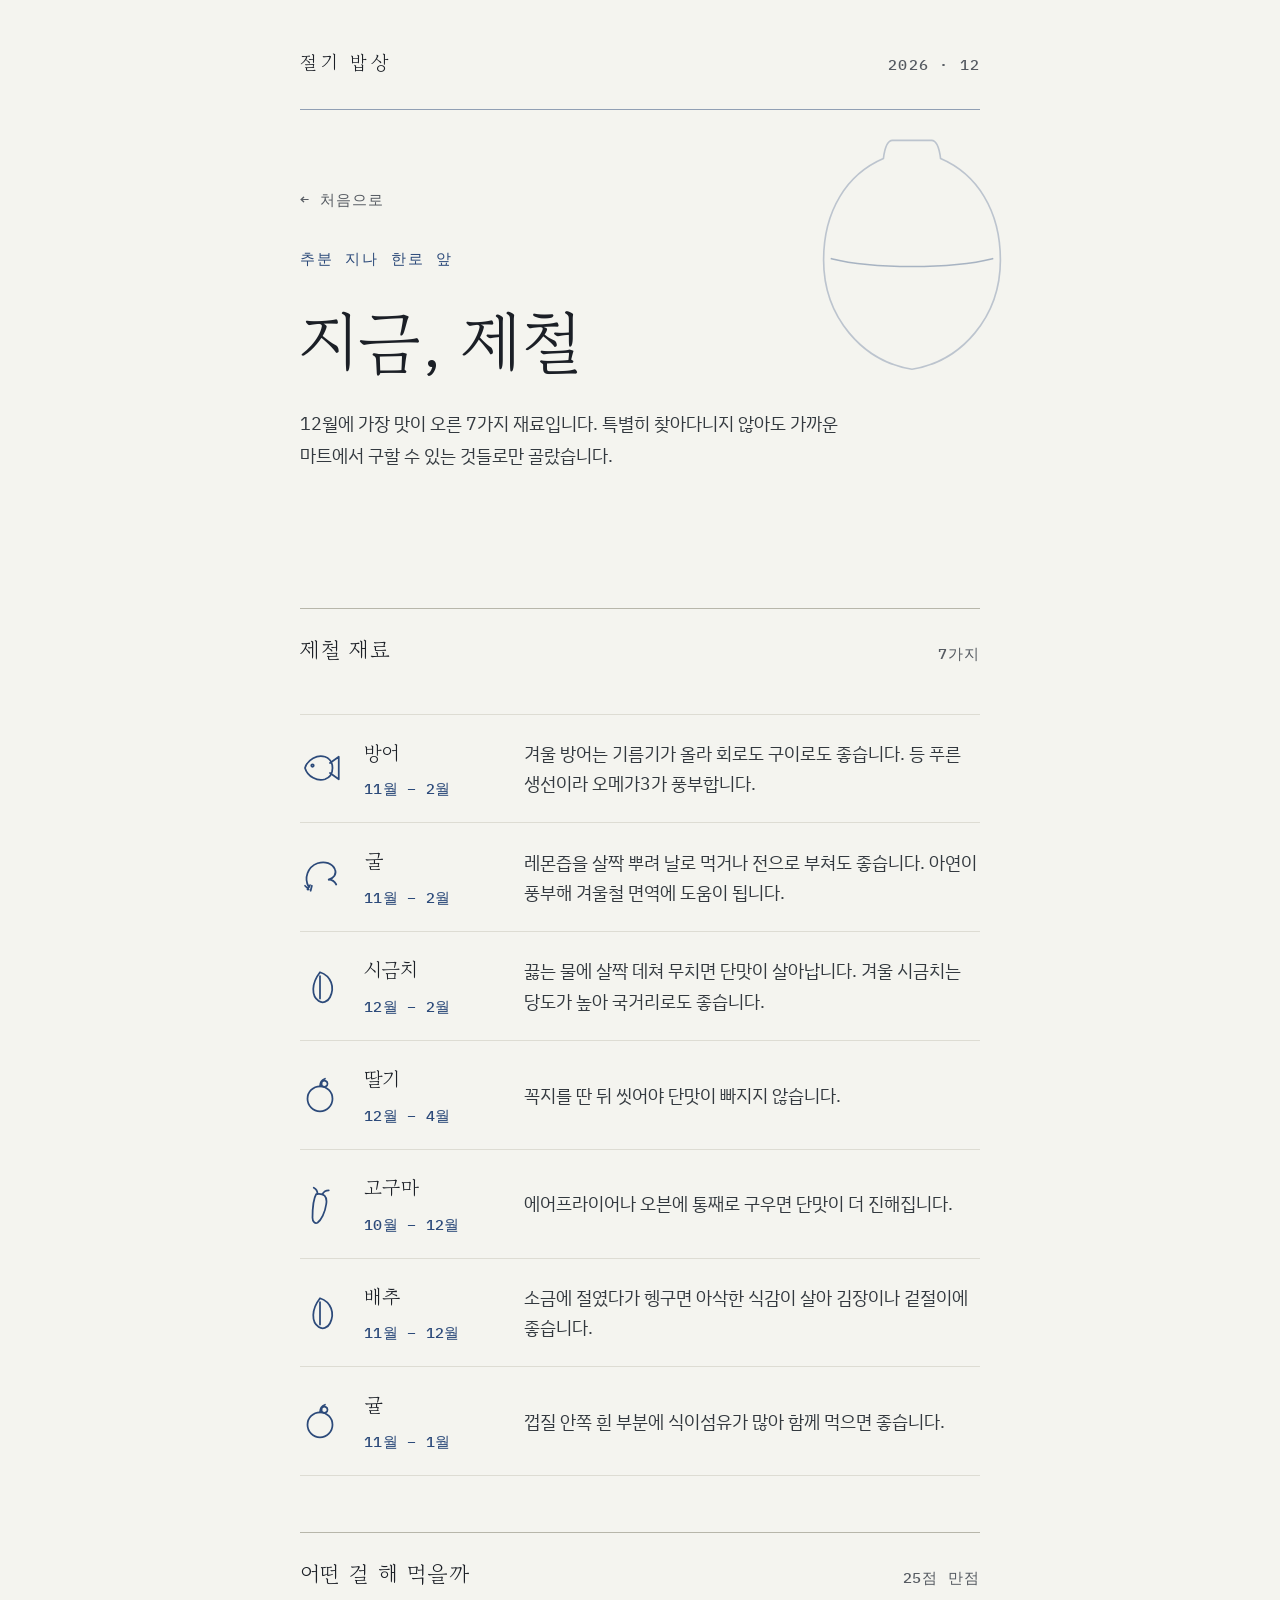
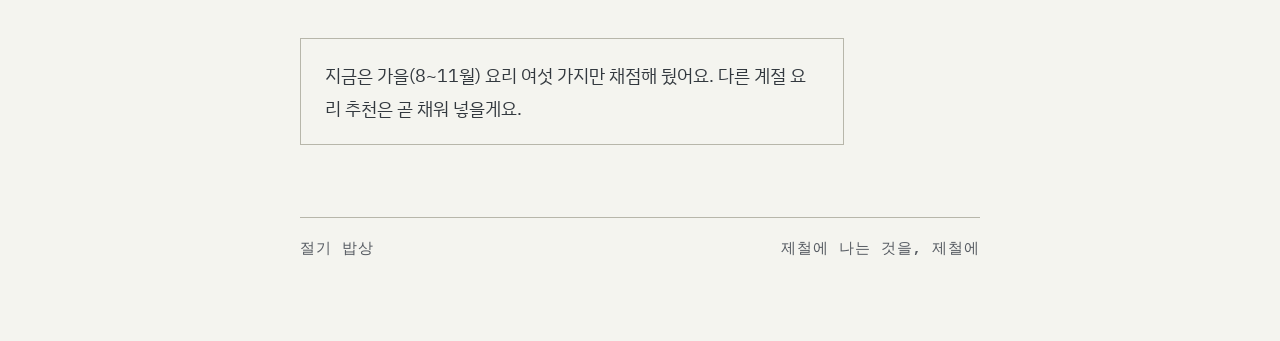
==== ingredients.html @ 0bba0e41 "Add ingredients page, seasonal recipe recommender, and dev log - Split shared styles into style.css " ====
<!doctype html>
<html lang="ko">
<head>
<meta charset="utf-8">
<meta name="viewport" content="width=device-width, initial-scale=1">
<title>지금 제철 · 절기 밥상</title>
<link rel="preconnect" href="https://fonts.googleapis.com">
<link rel="preconnect" href="https://fonts.gstatic.com" crossorigin>
<link rel="stylesheet" href="https://fonts.googleapis.com/css2?family=Gowun+Batang:wght@400;700&family=IBM+Plex+Mono:wght@400;500&family=IBM+Plex+Sans+KR:wght@200;300;400;500&display=swap">
<link rel="stylesheet" href="style.css">
</head>
<body>

<div class="page">

  <header class="masthead">
    <p class="wordmark">절기 밥상</p>
    <p class="stamp" id="stamp">2026 · 09</p>
  </header>
  <div class="rule"></div>

  <div class="hero">
    <svg class="jar" viewBox="0 0 160 190" aria-hidden="true">
      <path class="jar-body" d="M65 8 L95 8 C99 8 101 14 102 22 C130 34 148 62 148 100 C148 144 118 178 80 184 C42 178 12 144 12 100 C12 62 30 34 58 22 C59 14 61 8 65 8 Z" />
      <path class="jar-seam" d="M18 99 C50 107 110 107 142 99" />
    </svg>
    <a class="back" href="index.html">← 처음으로</a>
    <p class="eyebrow">추분 지나 한로 앞</p>
    <h1>지금, 제철</h1>
    <p class="lede-sub" id="season-intro">9월에 가장 맛이 오른 6가지 재료입니다. 특별히 찾아다니지 않아도 가까운 마트에서 구할 수 있는 것들로만 골랐습니다.</p>
  </div>

  <section>
    <div class="section-head">
      <h2>제철 재료</h2>
      <p class="section-note" id="ingredient-count">6가지</p>
    </div>

    <ul class="seasonal" id="seasonal-list"></ul>
  </section>

  <section>
    <div class="section-head">
      <h2>어떤 걸 해 먹을까</h2>
      <p class="section-note">25점 만점</p>
    </div>

    <div id="score-active">
      <p class="score-note">위 재료로 만들 수 있는 요리 여섯 가지를 다섯 기준 — 제철 적합도, 영양 균형, 조리 간편함, 재료 구하기, 사람들의 선호 — 로 각각 1~5점씩 매겼습니다. 25점 만점에 가장 가까운 세 가지를, 재료 목록과 만드는 법까지 함께 보여 드립니다.</p>
      <button class="score-btn" id="score-btn" type="button" aria-controls="results">점수로 요리 3가지 뽑기</button>
      <ul class="results" id="results" hidden></ul>
    </div>

    <p class="score-fallback" id="score-fallback" hidden>지금은 가을(8~11월) 요리 여섯 가지만 채점해 뒀어요. 다른 계절 요리 추천은 곧 채워 넣을게요.</p>
  </section>

  <footer>
    <span>절기 밥상</span>
    <span>제철에 나는 것을, 제철에</span>
  </footer>

</div>

<script>
(function () {
  /* ── 현재 날짜(달) 계속 확인 ────────────── */

  function pad2(n) { return n < 10 ? "0" + n : "" + n; }

  function currentMonth() { return new Date().getMonth() + 1; }

  function updateStamp() {
    var d = new Date();
    document.getElementById("stamp").textContent = d.getFullYear() + " · " + pad2(d.getMonth() + 1);
  }

  /* ── 월별 제철 재료 데이터 ──────────────── */
  /* start/end: 제철이 걸치는 달(1~12). start > end면 연말~연초를 가로지르는 것 */

  var ICONS = {
    fruit:     '<svg viewBox="0 0 32 32"><circle cx="16" cy="19" r="10"/><path d="M16 9c0-3 1-5 4-6"/><path d="M18 5c2-1 4 0 4 2s-2 3-4 2c-1-.5-1-3 0-4z"/></svg>',
    fish:      '<svg viewBox="0 0 32 32"><path d="M4 16c2-7 10-11 16-9 4 1.5 6 4 6 9s-2 7.5-6 9c-6 2-14-2-16-9z"/><path d="M24 12l7-5v18l-7-5"/><circle cx="10" cy="14" r="1" fill="currentColor" stroke="none"/></svg>',
    shellfish: '<svg viewBox="0 0 32 32"><path d="M7 24c-4-7-1-16 7-19 6-2 12 0 14 5 1.5 3.5-1 7-5 8"/><path d="M23 18c2 0 4.5 1 6 4"/><path d="M4 23l3 3M6 26l2-3.5M8.5 27l1-4"/></svg>',
    veg:       '<svg viewBox="0 0 32 32"><path d="M16 5c9 3 12 12 8 20-2 4-6 5-9 3-6-4-6-14 1-23z"/><path d="M16 8v18"/></svg>',
    root:      '<svg viewBox="0 0 32 32"><path d="M13 8c6-1 9 2 8 8-1 7-4 13-7 15-2 1-4-1-4-4 0-6 0-14 3-19z"/><path d="M14 8c0-2-1-4-3-5M18 8c1-2 3-3 5-3"/></svg>',
    grain:     '<svg viewBox="0 0 32 32"><path d="M16 5c6 1 10 6 9 13-1 6-4 10-9 10s-8-4-9-10c-1-7 3-12 9-13z"/><path d="M11 9c3-3 7-3 10 0"/></svg>'
  };

  var ingredients = [
    { name: "방어",   start: 11, end: 2,  period: "11월 – 2월",  cat: "fish",      memo: "겨울 방어는 기름기가 올라 회로도 구이로도 좋습니다. 등 푸른 생선이라 오메가3가 풍부합니다." },
    { name: "굴",     start: 11, end: 2,  period: "11월 – 2월",  cat: "shellfish", memo: "레몬즙을 살짝 뿌려 날로 먹거나 전으로 부쳐도 좋습니다. 아연이 풍부해 겨울철 면역에 도움이 됩니다." },
    { name: "시금치", start: 12, end: 2,  period: "12월 – 2월",  cat: "veg",       memo: "끓는 물에 살짝 데쳐 무치면 단맛이 살아납니다. 겨울 시금치는 당도가 높아 국거리로도 좋습니다." },
    { name: "냉이",   start: 2,  end: 4,  period: "2월 – 4월",   cat: "veg",       memo: "뿌리째 캐서 된장국에 넣으면 봄 향이 진하게 우러납니다." },
    { name: "달래",   start: 2,  end: 4,  period: "2월 – 4월",   cat: "veg",       memo: "잘게 썰어 간장에 무치면 봄 입맛을 돋우는 밑반찬이 됩니다." },
    { name: "주꾸미", start: 3,  end: 4,  period: "3월 – 4월",   cat: "shellfish", memo: "끓는 물에 데쳐 초고추장에 찍어 먹거나 볶음으로 먹습니다. 봄철 산란 직전이라 살이 통통합니다." },
    { name: "도다리", start: 3,  end: 4,  period: "3월 – 4월",   cat: "fish",      memo: "쑥과 함께 끓인 도다리쑥국이 봄철 대표 별미입니다." },
    { name: "두릅",   start: 4,  end: 5,  period: "4월 – 5월",   cat: "veg",       memo: "끓는 물에 데쳐 초고추장을 곁들이면 쌉싸름한 봄 향을 그대로 즐길 수 있습니다." },
    { name: "미나리", start: 3,  end: 5,  period: "3월 – 5월",   cat: "veg",       memo: "매운탕이나 전골에 마지막에 넣으면 향이 살아납니다." },
    { name: "딸기",   start: 12, end: 4,  period: "12월 – 4월",  cat: "fruit",     memo: "꼭지를 딴 뒤 씻어야 단맛이 빠지지 않습니다." },
    { name: "죽순",   start: 4,  end: 5,  period: "4월 – 5월",   cat: "veg",       memo: "쌀뜨물에 삶아 아린 맛을 뺀 뒤 나물이나 볶음으로 먹습니다." },
    { name: "완두콩", start: 4,  end: 6,  period: "4월 – 6월",   cat: "veg",       memo: "깍지째 삶아 밥에 넣으면 은은한 단맛이 납니다." },
    { name: "참외",   start: 5,  end: 7,  period: "5월 – 7월",   cat: "fruit",     memo: "냉장 보관하면 향이 죽으니 상온에 두었다가 먹기 직전에 차갑게 식힙니다." },
    { name: "매실",   start: 5,  end: 6,  period: "5월 – 6월",   cat: "fruit",     memo: "설탕에 재워 청을 담그면 여름 내내 음료나 양념으로 씁니다." },
    { name: "감자",   start: 5,  end: 7,  period: "5월 – 7월",   cat: "root",      memo: "햇감자는 껍질째 쪄 먹어도 부드럽습니다." },
    { name: "장어",   start: 6,  end: 8,  period: "6월 – 8월",   cat: "fish",      memo: "숯불에 구워 기력 보충 음식으로 즐겨 먹습니다. 불포화지방산이 풍부합니다." },
    { name: "열무",   start: 6,  end: 8,  period: "6월 – 8월",   cat: "veg",       memo: "소금에 살짝 절였다가 물김치를 담그면 여름 내내 시원하게 먹습니다." },
    { name: "옥수수", start: 7,  end: 9,  period: "7월 – 9월",   cat: "grain",     memo: "찜통에 쪄서 그대로 먹거나 알만 긁어 밥에 넣습니다." },
    { name: "복숭아", start: 7,  end: 9,  period: "7월 – 9월",   cat: "fruit",     memo: "차갑게 식혀 먹으면 여름 갈증 해소에 좋습니다." },
    { name: "무화과", start: 8,  end: 10, period: "8월 말 – 10월 초", cat: "fruit", memo: "껍질째 먹으면 식이섬유가 그대로 남습니다. 익힌 채소에 곁들이면 설탕 없이 단맛을 냅니다." },
    { name: "전어",   start: 8,  end: 10, period: "8월 – 10월",  cat: "fish",      memo: "가을에 지방이 가장 많이 오릅니다. 기름을 더하지 않고 소금만 뿌려 굽는 편이 낫습니다." },
    { name: "밤",     start: 9,  end: 10, period: "9월 – 10월",  cat: "grain",     memo: "삶아서 밥에 넣으면 흰쌀밥보다 천천히 소화됩니다. 껍질은 물에 30분 불리면 잘 벗겨집니다." },
    { name: "토란",   start: 9,  end: 10, period: "9월 – 10월",  cat: "root",      memo: "추석 무렵이 제일 좋습니다. 아린 맛은 쌀뜨물에 한 번 삶아 내면 빠집니다." },
    { name: "대하",   start: 9,  end: 11, period: "9월 – 11월",  cat: "shellfish", memo: "굵은 소금 위에 얹어 뚜껑을 덮고 찌듯 구우면 살이 마르지 않습니다." },
    { name: "배",     start: 9,  end: 11, period: "9월 – 11월",  cat: "fruit",     memo: "생으로도 좋지만 무와 함께 갈아 두면 고기 밑간에 씁니다. 환절기 기침에 달여 마시기도 합니다." },
    { name: "감",     start: 10, end: 11, period: "10월 – 11월", cat: "fruit",     memo: "홍시가 되기 전 단단할 때 깎아 먹으면 아삭한 맛을 즐길 수 있습니다." },
    { name: "고구마", start: 10, end: 12, period: "10월 – 12월", cat: "root",      memo: "에어프라이어나 오븐에 통째로 구우면 단맛이 더 진해집니다." },
    { name: "배추",   start: 11, end: 12, period: "11월 – 12월", cat: "veg",       memo: "소금에 절였다가 헹구면 아삭한 식감이 살아 김장이나 겉절이에 좋습니다." },
    { name: "귤",     start: 11, end: 1,  period: "11월 – 1월",  cat: "fruit",     memo: "껍질 안쪽 흰 부분에 식이섬유가 많아 함께 먹으면 좋습니다." }
  ];

  function isInSeason(item, month) {
    if (item.start <= item.end) return month >= item.start && month <= item.end;
    return month >= item.start || month <= item.end;
  }

  function renderSeasonal() {
    var month = currentMonth();
    var active = ingredients.filter(function (item) { return isInSeason(item, month); });

    document.getElementById("ingredient-count").textContent = active.length + "가지";
    document.getElementById("season-intro").textContent =
      month + "월에 가장 맛이 오른 " + active.length + "가지 재료입니다. 특별히 찾아다니지 않아도 가까운 마트에서 구할 수 있는 것들로만 골랐습니다.";

    document.getElementById("seasonal-list").innerHTML = active.map(function (item) {
      return (
        '<li>' +
          '<span class="ingredient-icon">' + (ICONS[item.cat] || ICONS.veg) + "</span>" +
          '<span class="ingredient">' + item.name + "</span>" +
          '<span class="when">' + item.period + "</span>" +
          '<span class="memo">' + item.memo + "</span>" +
        "</li>"
      );
    }).join("");

    return month;
  }

  /* ── 요리 추천 (점수 매기기) — 지금은 가을 여섯 가지만 준비됨 ── */

  var MAX_SCORE = 25;
  var FALL_MONTHS = [8, 9, 10, 11];

  var dishes = [
    {
      name: "무화과 샐러드",
      desc: "무화과와 잎채소를 올리브유로 가볍게 버무린 것",
      scores: { 제철: 4, 영양: 5, 간편: 5, 재료: 3, 선호: 3 },
      recipe: {
        ingredients: ["무화과 4개", "루꼴라(또는 잎채소) 한 줌", "생모짜렐라 50g", "올리브유 1큰술", "발사믹 식초 1작은술", "소금 약간", "호두 약간(선택)"],
        steps: [
          "무화과는 흐르는 물에 씻어 꼭지를 떼고 세로로 4등분한다.",
          "잎채소는 찬물에 담가 아삭하게 살린 뒤 물기를 털어낸다.",
          "접시에 잎채소를 깔고 무화과와 모짜렐라를 보기 좋게 얹는다.",
          "올리브유, 발사믹 식초, 소금을 섞어 드레싱을 만든다.",
          "드레싱을 골고루 뿌리고 호두를 부수어 올려 마무리한다."
        ]
      }
    },
    {
      name: "전어구이",
      desc: "가시째 구워 소금만 곁들이는 가을 대표 별미",
      scores: { 제철: 5, 영양: 4, 간편: 5, 재료: 3, 선호: 5 },
      recipe: {
        ingredients: ["손질된 전어 4마리", "굵은 소금 약간", "무 약간(곁들임용)"],
        steps: [
          "전어는 비늘을 긁어내고 배를 갈라 내장을 제거한 뒤 흐르는 물에 헹군다.",
          "속까지 잘 익도록 몸통에 어슷하게 칼집을 3~4번 넣는다.",
          "키친타월로 물기를 완전히 제거한다.",
          "달군 석쇠나 팬에 전어를 올려 앞뒤로 노릇하게 굽는다.",
          "다 구워지면 굵은 소금을 살짝 뿌리고 무채와 함께 낸다."
        ]
      }
    },
    {
      name: "밤밥",
      desc: "삶은 밤을 얹어 지은 밥, 반찬 없이도 든든함",
      scores: { 제철: 5, 영양: 4, 간편: 4, 재료: 5, 선호: 4 },
      recipe: {
        ingredients: ["쌀 2컵", "밤 15알", "밥물 2컵", "소금 약간"],
        steps: [
          "쌀은 씻어 30분 정도 물에 불린다.",
          "밤은 껍질째 물에 30분 담가 두었다가 겉껍질과 속껍질을 벗긴다.",
          "불린 쌀과 밤을 밥솥에 담고 밥물을 맞춘다.",
          "소금을 아주 약간 넣고 골고루 섞는다.",
          "평소대로 취사한 뒤, 다 되면 밥과 밤을 고루 섞어 그릇에 담는다."
        ]
      }
    },
    {
      name: "토란국",
      desc: "쌀뜨물에 삶아 아린맛을 뺀 토란으로 끓인 국",
      scores: { 제철: 5, 영양: 4, 간편: 2, 재료: 3, 선호: 3 },
      recipe: {
        ingredients: ["토란 300g", "쌀뜨물(또는 물) 1L", "다진 소고기 100g", "국간장 1큰술", "다진 마늘 1작은술", "대파 약간", "참기름 약간"],
        steps: [
          "토란은 껍질을 벗긴 뒤 쌀뜨물에 담가 아린 맛을 뺀다.",
          "냄비에 참기름을 두르고 다진 소고기를 볶는다.",
          "고기가 익으면 토란을 넣고 함께 볶는다.",
          "물을 붓고 끓어오르면 중불로 줄여 토란이 무를 때까지 끓인다.",
          "국간장과 다진 마늘로 간을 하고, 대파를 넣어 한소끔 더 끓인다."
        ]
      }
    },
    {
      name: "대하구이",
      desc: "굵은 소금 위에 얹어 뚜껑 덮고 찌듯 굽는 통새우",
      scores: { 제철: 5, 영양: 4, 간편: 4, 재료: 3, 선호: 5 },
      recipe: {
        ingredients: ["대하(왕새우) 8마리", "굵은 소금 2컵"],
        steps: [
          "대하는 수염과 뿔을 다듬고 등쪽 내장을 이쑤시개로 빼낸다.",
          "팬이나 냄비 바닥에 굵은 소금을 깔고 달군다.",
          "소금이 달궈지면 대하를 가지런히 올린다.",
          "뚜껑을 덮고 중약불에서 5~7분간 찌듯이 굽는다.",
          "껍질이 붉게 익고 속살이 탱글해지면 불을 끄고 뜨거울 때 낸다."
        ]
      }
    },
    {
      name: "배숙",
      desc: "배와 생강, 통후추를 넣고 끓인 달콤한 차",
      scores: { 제철: 4, 영양: 3, 간편: 2, 재료: 4, 선호: 2 },
      recipe: {
        ingredients: ["배 1개", "생강 1쪽", "통후추 5알", "꿀(또는 설탕) 2큰술", "물 500ml"],
        steps: [
          "배는 껍질을 벗기고 6~8등분한 뒤 씨 부분을 제거한다.",
          "생강은 얇게 편으로 썬다.",
          "냄비에 물과 생강, 통후추를 넣고 끓인다.",
          "끓기 시작하면 배를 넣고 반투명해질 때까지 중약불로 익힌다.",
          "불을 끄고 꿀을 넣어 단맛을 맞춘 뒤 따뜻하거나 차게 낸다."
        ]
      }
    }
  ];

  function total(scores) {
    return Object.keys(scores).reduce(function (sum, key) { return sum + scores[key]; }, 0);
  }

  var btn = document.getElementById("score-btn");
  var list = document.getElementById("results");

  btn.addEventListener("click", function () {
    var ranked = dishes
      .map(function (d) { return { name: d.name, desc: d.desc, scores: d.scores, recipe: d.recipe, total: total(d.scores) }; })
      .sort(function (a, b) {
        var diff = Math.abs(MAX_SCORE - a.total) - Math.abs(MAX_SCORE - b.total);
        return diff !== 0 ? diff : b.total - a.total;
      })
      .slice(0, 3);

    list.innerHTML = ranked.map(function (d, i) {
      var breakdown = Object.keys(d.scores).map(function (key) {
        return "<li><span>" + key + "</span><b>" + d.scores[key] + "</b></li>";
      }).join("");

      var ingredientsMarkup = d.recipe.ingredients.map(function (item) {
        return "<li>" + item + "</li>";
      }).join("");

      var steps = d.recipe.steps.map(function (step) {
        return "<li>" + step + "</li>";
      }).join("");

      return (
        '<li class="result">' +
          '<span class="result-rank">' + (i + 1) + "</span>" +
          '<div class="result-body">' +
            '<h3 class="result-name">' + d.name + "</h3>" +
            '<p class="result-desc">' + d.desc + "</p>" +
            '<ul class="result-scores">' + breakdown + "</ul>" +
            '<div class="result-recipe">' +
              '<p class="recipe-label">재료</p>' +
              '<ul class="recipe-ingredients">' + ingredientsMarkup + "</ul>" +
              '<p class="recipe-label">만드는 법</p>' +
              '<ol class="recipe-steps">' + steps + "</ol>" +
            "</div>" +
          "</div>" +
          '<span class="result-score"><b>' + d.total + "</b><small>/25</small></span>" +
        "</li>"
      );
    }).join("");

    list.hidden = false;
    btn.hidden = true;
  });

  function renderScoreSection(month) {
    var active = FALL_MONTHS.indexOf(month) !== -1;
    document.getElementById("score-active").hidden = !active;
    document.getElementById("score-fallback").hidden = active;
  }

  /* ── 초기 렌더 + 매시 재확인(달이 바뀌면 다시 그림) ── */

  var lastRenderedMonth = null;

  function refresh() {
    var month = renderSeasonal();
    if (month !== lastRenderedMonth) {
      renderScoreSection(month);
      lastRenderedMonth = month;
    }
  }

  updateStamp();
  refresh();

  setInterval(function () {
    updateStamp();
    refresh();
  }, 60 * 60 * 1000);
})();
</script>

</body>
</html>
---- style.css ----
:root {
  --paper:       #F4F4EF;
  --surface:     #FBFBF7;
  --ink:         #1B1F26;
  --ink-soft:    #33393F;
  --muted:       #565B62;
  --line:        #DDDCD3;
  --line-strong: #B7B6AA;
  --blue:        #2C4A7A;
  --blue-soft:   #4F6E96;
  --blue-wash:   rgba(44, 74, 122, .08);

  --serif: "Gowun Batang", "Nanum Myeongjo", "Apple SD Gothic Neo", serif;
  --sans:  "IBM Plex Sans KR", "Apple SD Gothic Neo", "Malgun Gothic", sans-serif;
  --mono:  "IBM Plex Mono", ui-monospace, SFMono-Regular, Menlo, monospace;

  --measure: 34rem;
  --page:    46rem;
}

* { box-sizing: border-box; }

[hidden] { display: none !important; }

body {
  margin: 0;
  background: var(--paper);
  color: var(--ink);
  font-family: var(--sans);
  font-weight: 400;
  font-size: 18px;
  line-height: 1.8;
  -webkit-font-smoothing: antialiased;
}

.page {
  max-width: var(--page);
  margin: 0 auto;
  padding: 0 1.75rem 5rem;
}

/* ── 머리말 ───────────────────────────── */

.masthead {
  display: flex;
  align-items: baseline;
  justify-content: space-between;
  gap: 1rem;
  padding: 2.25rem 0 1rem;
}

.wordmark {
  font-family: var(--serif);
  font-size: 1.1875rem;
  letter-spacing: .2em;
  margin: 0;
  font-weight: 500;
}

.stamp {
  font-family: var(--mono);
  font-size: .9375rem;
  font-weight: 500;
  letter-spacing: .08em;
  color: var(--muted);
  font-variant-numeric: tabular-nums;
}

.rule {
  height: 1px;
  background: var(--blue);
  opacity: .5;
  transform-origin: left center;
  animation: draw 1.1s cubic-bezier(.2, .7, .2, 1) both;
}

@keyframes draw { from { transform: scaleX(0); } to { transform: scaleX(1); } }

/* ── 인사 / 페이지 머리 ──────────────────── */

.hero {
  position: relative;
  padding: 4.5rem 0 5rem;
}

/* 백자 달항아리 실루엣 — 어깨가 좁고 배가 넓은 윤곽과,
   위아래 반을 물레로 각각 빚어 이어붙인 허리 이음선(잔허리)을 함께 그림 */
.jar {
  position: absolute;
  top: 1.25rem;
  right: -2.25rem;
  width: 13rem;
  height: auto;
  overflow: visible;
  pointer-events: none;
}

.jar path {
  fill: none;
  stroke: var(--blue);
  stroke-width: 1.25;
  stroke-linecap: round;
  stroke-linejoin: round;
}

.jar .jar-body { opacity: .28; }
.jar .jar-seam { opacity: .38; }

.back {
  display: inline-block;
  font-family: var(--mono);
  font-size: .9375rem;
  font-weight: 500;
  letter-spacing: .06em;
  color: var(--muted);
  text-decoration: none;
  margin: 0 0 2rem;
  transition: color .2s ease;
}

.back:hover { color: var(--blue); }

.eyebrow {
  font-family: var(--mono);
  font-size: .9375rem;
  font-weight: 500;
  letter-spacing: .14em;
  color: var(--blue);
  margin: 0 0 2rem;
}

h1 {
  font-family: var(--serif);
  font-weight: 400;
  font-size: clamp(2.75rem, 9vw, 4.25rem);
  line-height: 1.1;
  letter-spacing: -.01em;
  margin: 0 0 1.75rem;
  text-wrap: balance;
}

.lede {
  position: relative;
  font-family: var(--serif);
  font-size: clamp(1.25rem, 3.4vw, 1.5625rem);
  line-height: 1.85;
  max-width: 26rem;
  margin: 0;
  color: var(--ink);
}

.lede-sub {
  max-width: var(--measure);
  margin: 1.75rem 0 0;
  color: var(--ink-soft);
  font-size: 1.125rem;
}

.hero > .lede-sub:first-of-type { margin-top: 0; }

/* ── 본문 구획 ────────────────────────── */

section { padding: 3.5rem 0 0; }

.section-head {
  display: flex;
  align-items: baseline;
  justify-content: space-between;
  gap: 1rem;
  border-top: 1px solid var(--line-strong);
  padding-top: 1rem;
  margin-bottom: 2rem;
}

h2 {
  font-family: var(--serif);
  font-weight: 500;
  font-size: 1.375rem;
  letter-spacing: .05em;
  margin: 0;
}

.section-note {
  font-family: var(--mono);
  font-size: .9375rem;
  font-weight: 500;
  letter-spacing: .06em;
  color: var(--muted);
  font-variant-numeric: tabular-nums;
}

/* ── 다음 페이지로 이동 ──────────────────── */

.next {
  display: flex;
  align-items: center;
  justify-content: space-between;
  gap: 1.5rem;
  text-decoration: none;
  color: inherit;
  border-top: 1px solid var(--line-strong);
  border-bottom: 1px solid var(--line-strong);
  padding: 1.375rem 0;
}

.next-title {
  font-family: var(--serif);
  font-weight: 500;
  font-size: 1.4375rem;
  letter-spacing: .01em;
  color: var(--ink);
  transition: color .2s ease;
}

.next-arrow {
  font-family: var(--mono);
  font-size: 1.375rem;
  color: var(--blue);
  flex-shrink: 0;
  transition: transform .2s ease;
}

.next:hover .next-title,
.next:focus-visible .next-title { color: var(--blue); }

.next:hover .next-arrow,
.next:focus-visible .next-arrow { transform: translateX(.4rem); }

.next:focus-visible { outline: 2px solid var(--blue); outline-offset: 4px; }

/* ── 제철 재료 목록 ───────────────────── */

.seasonal {
  list-style: none;
  margin: 0;
  padding: 0;
  display: flex;
  flex-direction: column;
}

.seasonal li {
  display: grid;
  grid-template-columns: 2.75rem 8.75rem 1fr;
  column-gap: 1.25rem;
  row-gap: .3rem;
  align-items: start;
  padding: 1.25rem 0;
  border-bottom: 1px solid var(--line);
}

.seasonal li:first-child { border-top: 1px solid var(--line); }

.ingredient-icon {
  grid-column: 1;
  grid-row: 1 / span 2;
  align-self: center;
  width: 2.5rem;
  height: 2.5rem;
  color: var(--blue);
}

.ingredient-icon svg { display: block; width: 100%; height: 100%; }

.ingredient-icon svg path,
.ingredient-icon svg circle {
  fill: none;
  stroke: currentColor;
  stroke-width: 1.4;
  stroke-linecap: round;
  stroke-linejoin: round;
}

.ingredient {
  grid-column: 2;
  grid-row: 1;
  font-family: var(--serif);
  font-weight: 500;
  font-size: 1.25rem;
  letter-spacing: .01em;
}

.when {
  grid-column: 2;
  grid-row: 2;
  font-family: var(--mono);
  font-size: .9375rem;
  font-weight: 500;
  letter-spacing: .02em;
  color: var(--blue);
  font-variant-numeric: tabular-nums;
}

.memo {
  grid-column: 3;
  grid-row: 1 / span 2;
  align-self: center;
  font-size: 1.125rem;
  color: var(--ink-soft);
  line-height: 1.7;
}

@media (max-width: 34rem) {
  .seasonal li { grid-template-columns: 2.5rem 1fr; }
  .ingredient-icon { grid-row: 1 / span 3; }
  .ingredient { grid-column: 2; grid-row: 1; }
  .when { grid-column: 2; grid-row: 2; }
  .memo { grid-column: 2; grid-row: 3; align-self: start; margin-top: .2rem; }
}

/* ── 요리 추천 (점수 매기기) ─────────────── */

.score-note {
  max-width: var(--measure);
  margin: 0 0 1.75rem;
  color: var(--ink-soft);
  font-size: 1.125rem;
}

.score-btn {
  appearance: none;
  display: inline-flex;
  align-items: center;
  font-family: var(--mono);
  font-size: 1rem;
  font-weight: 500;
  letter-spacing: .08em;
  color: var(--blue);
  background: var(--blue-wash);
  border: 1.5px solid var(--blue);
  border-radius: 0;
  padding: .9rem 1.5rem;
  cursor: pointer;
  transition: background .2s ease, color .2s ease;
}

.score-btn:hover { background: var(--blue); color: var(--surface); }

.score-btn:focus-visible {
  outline: 2px solid var(--blue);
  outline-offset: 4px;
}

.results {
  list-style: none;
  margin: 2.5rem 0 0;
  padding: 0;
  display: flex;
  flex-direction: column;
}

.result {
  display: grid;
  grid-template-columns: 2rem 1fr auto;
  align-items: start;
  gap: 1.25rem;
  padding: 1.5rem 0;
  border-bottom: 1px solid var(--line);
}

.result:first-child { border-top: 1px solid var(--line); }

.result-rank {
  font-family: var(--mono);
  font-size: 1.0625rem;
  font-weight: 500;
  color: var(--blue-soft);
  padding-top: .25rem;
  font-variant-numeric: tabular-nums;
}

.result-name {
  font-family: var(--serif);
  font-weight: 500;
  font-size: 1.4375rem;
  margin: 0 0 .4rem;
}

.result-desc {
  margin: 0;
  font-size: 1.125rem;
  color: var(--ink-soft);
  line-height: 1.7;
}

.result-scores {
  list-style: none;
  display: flex;
  flex-wrap: wrap;
  gap: 1rem;
  margin: .85rem 0 0;
  padding: 0;
}

.result-scores li {
  display: flex;
  align-items: baseline;
  gap: .3rem;
  font-family: var(--mono);
  font-size: .9375rem;
  font-weight: 500;
  letter-spacing: .01em;
  color: var(--muted);
}

.result-scores b {
  font-weight: 600;
  color: var(--ink-soft);
  font-variant-numeric: tabular-nums;
}

.result-score {
  font-family: var(--mono);
  color: var(--blue);
  text-align: right;
  white-space: nowrap;
}

.result-score b {
  font-size: 2rem;
  font-weight: 600;
  font-variant-numeric: tabular-nums;
}

.result-score small {
  font-size: .9375rem;
  font-weight: 500;
  color: var(--muted);
  margin-left: .15rem;
}

.result-recipe {
  margin-top: 1.25rem;
  padding-top: 1.25rem;
  border-top: 1px dashed var(--line-strong);
}

.recipe-label {
  font-family: var(--mono);
  font-size: .875rem;
  font-weight: 600;
  letter-spacing: .1em;
  color: var(--muted);
  margin: 0 0 .6rem;
}

.recipe-label:not(:first-child) { margin-top: 1.25rem; }

.recipe-ingredients {
  display: flex;
  flex-wrap: wrap;
  margin: 0;
  padding: 0;
  list-style: none;
  font-size: 1.0625rem;
  color: var(--ink-soft);
}

.recipe-ingredients li { white-space: nowrap; }

.recipe-ingredients li:not(:last-child)::after {
  content: "·";
  margin: 0 .6rem;
  color: var(--line-strong);
}

.recipe-steps {
  margin: 0;
  padding: 0;
  list-style: none;
  counter-reset: step;
  display: flex;
  flex-direction: column;
  gap: .75rem;
}

.recipe-steps li {
  counter-increment: step;
  display: grid;
  grid-template-columns: 1.75rem 1fr;
  gap: .75rem;
  font-size: 1.125rem;
  color: var(--ink);
  line-height: 1.7;
}

.recipe-steps li::before {
  content: counter(step);
  font-family: var(--mono);
  font-size: 1rem;
  font-weight: 600;
  color: var(--blue);
  padding-top: .2rem;
  font-variant-numeric: tabular-nums;
}

.score-fallback {
  color: var(--ink-soft);
  font-size: 1.125rem;
  max-width: var(--measure);
  margin: 0;
  padding: 1.25rem 1.5rem;
  border: 1px solid var(--line-strong);
}

@media (max-width: 32rem) {
  .result { grid-template-columns: 1fr auto; }
  .result-rank { display: none; }
}

/* ── 앞으로 만들 페이지 ───────────────── */

.plan {
  list-style: none;
  margin: 0;
  padding: 0;
  display: flex;
  flex-direction: column;
  gap: 1.75rem;
}

.plan li {
  display: grid;
  grid-template-columns: 2rem 1fr;
  column-gap: 1rem;
}

.plan .no {
  font-family: var(--mono);
  font-size: .9375rem;
  font-weight: 500;
  color: var(--blue-soft);
  padding-top: .35rem;
  font-variant-numeric: tabular-nums;
}

.plan h3 {
  font-family: var(--serif);
  font-weight: 500;
  font-size: 1.1875rem;
  margin: 0 0 .25rem;
}

.plan p {
  margin: 0;
  font-size: 1.125rem;
  color: var(--ink-soft);
  max-width: var(--measure);
}

.tag {
  display: inline-block;
  font-family: var(--mono);
  font-size: .8125rem;
  font-weight: 600;
  letter-spacing: .08em;
  color: var(--blue);
  background: var(--blue-wash);
  padding: .15rem .5rem;
  margin-left: .5rem;
  vertical-align: .12em;
}

/* ── 꼬리말 ───────────────────────────── */

footer {
  margin-top: 4.5rem;
  padding-top: 1rem;
  border-top: 1px solid var(--line-strong);
  display: flex;
  flex-wrap: wrap;
  align-items: baseline;
  justify-content: space-between;
  gap: .5rem;
  font-family: var(--mono);
  font-size: .9375rem;
  font-weight: 500;
  letter-spacing: .06em;
  color: var(--muted);
}

a { color: var(--blue); text-underline-offset: .25em; }
a:focus-visible { outline: 2px solid var(--blue); outline-offset: 3px; }

@media (max-width: 40rem) {
  .jar { width: 9.5rem; right: -2.75rem; }
  .jar .jar-body { opacity: .2; }
  .jar .jar-seam { opacity: .28; }
}

@media (prefers-reduced-motion: reduce) {
  .rule { animation: none; transform: none; }
}
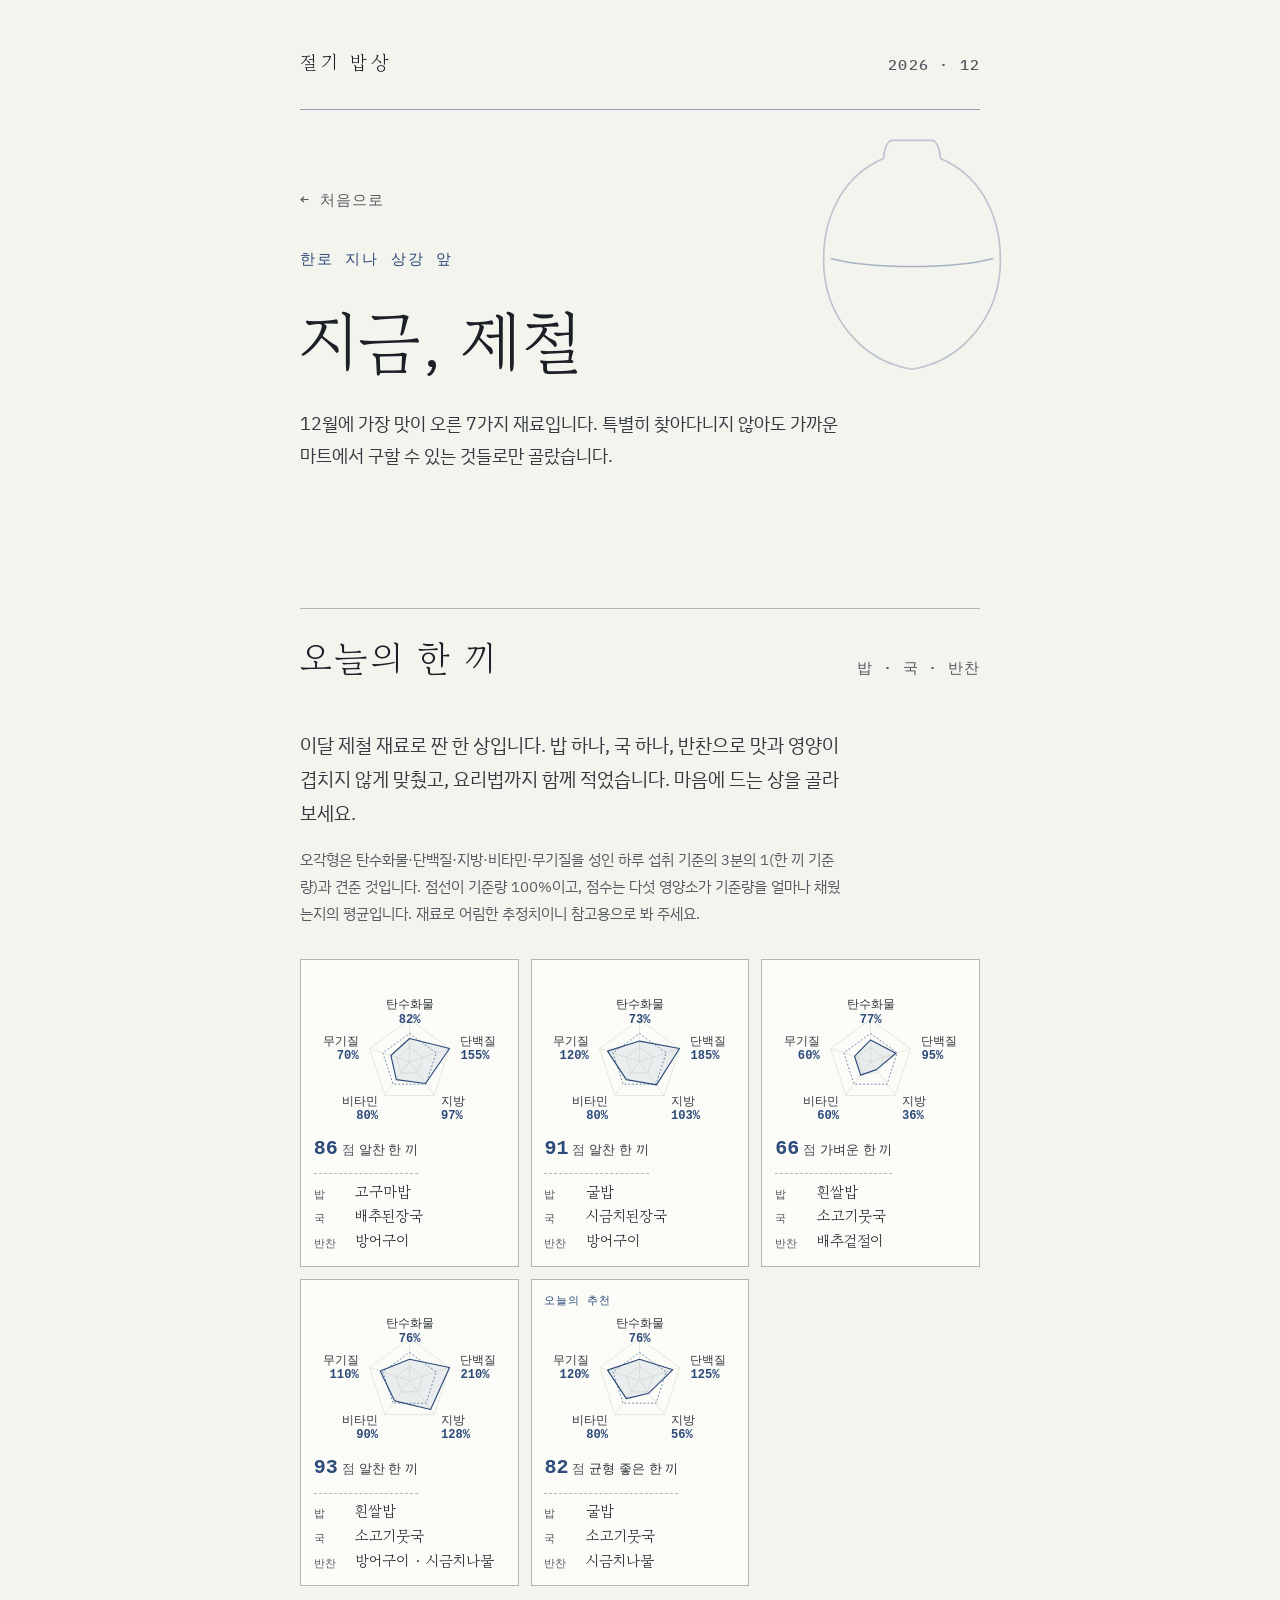
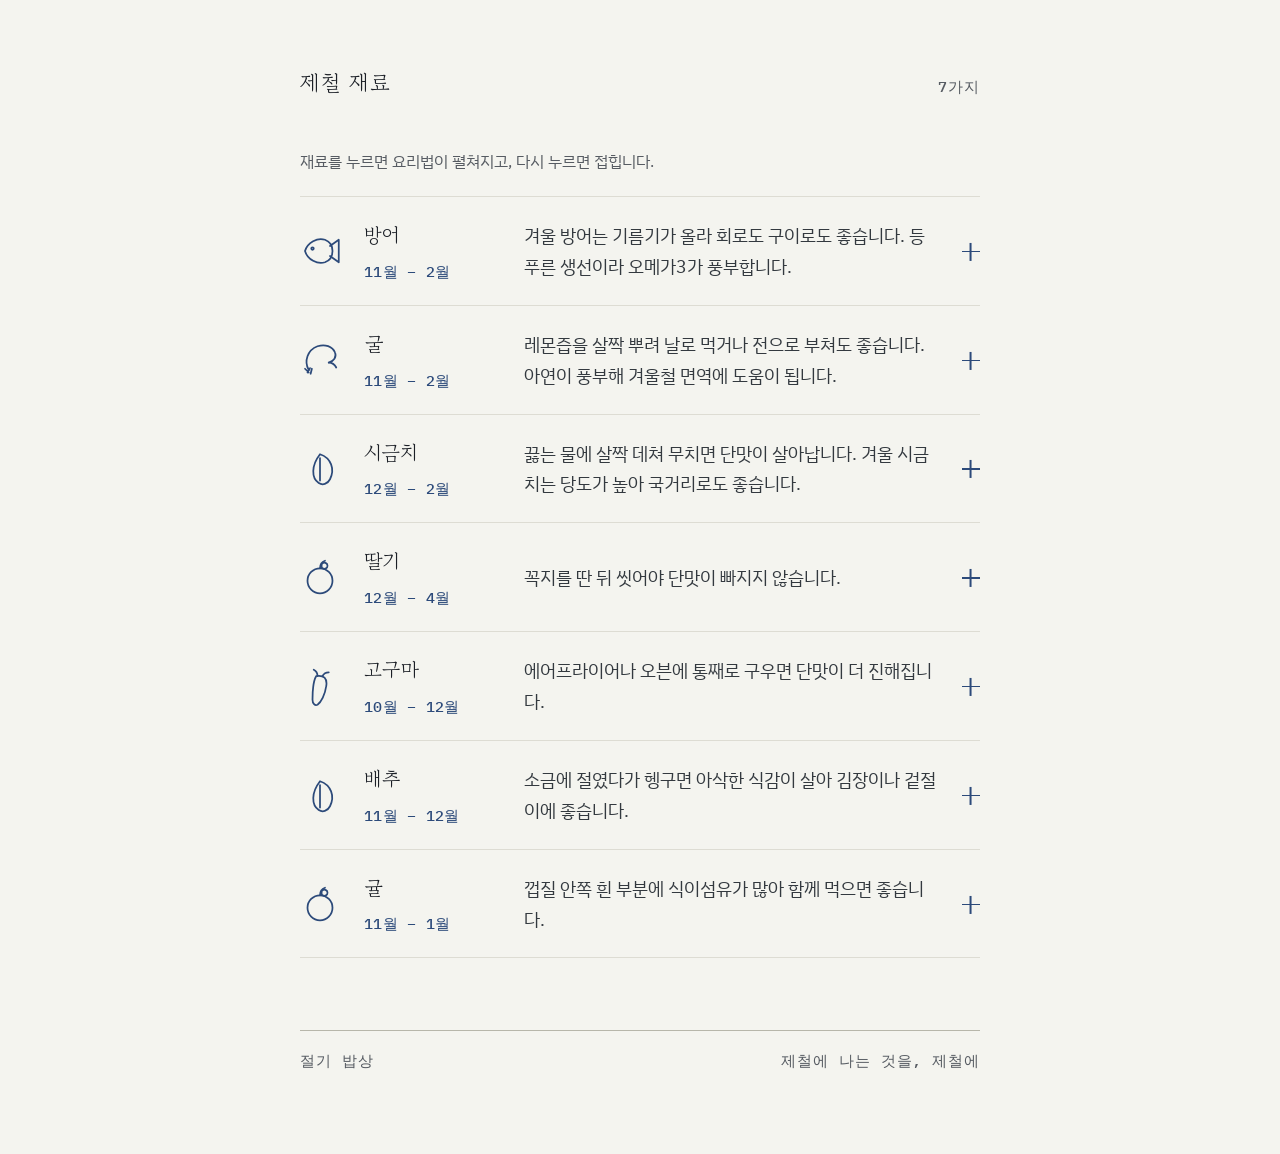
==== commit 9e8ffd47: "Live solar-term text, today's meal thumbnails with nutrition pentagon, collapsible recipes - index: " ====
--- a/ingredients.html
+++ b/ingredients.html
@@ -25,10 +25,22 @@
       <path class="jar-seam" d="M18 99 C50 107 110 107 142 99" />
     </svg>
     <a class="back" href="index.html">← 처음으로</a>
-    <p class="eyebrow">추분 지나 한로 앞</p>
+    <p class="eyebrow">한로 지나 상강 앞</p>
     <h1>지금, 제철</h1>
     <p class="lede-sub" id="season-intro">9월에 가장 맛이 오른 6가지 재료입니다. 특별히 찾아다니지 않아도 가까운 마트에서 구할 수 있는 것들로만 골랐습니다.</p>
   </div>
+
+  <section class="today">
+    <div class="section-head">
+      <h2>오늘의 한 끼</h2>
+      <p class="section-note">밥 · 국 · 반찬</p>
+    </div>
+
+    <p class="today-note">이달 제철 재료로 짠 한 상입니다. 밥 하나, 국 하나, 반찬으로 맛과 영양이 겹치지 않게 맞췄고, 요리법까지 함께 적었습니다. 마음에 드는 상을 골라 보세요.</p>
+    <p class="nutri-note">오각형은 탄수화물·단백질·지방·비타민·무기질을 성인 하루 섭취 기준의 3분의 1(한 끼 기준량)과 견준 것입니다. 점선이 기준량 100%이고, 점수는 다섯 영양소가 기준량을 얼마나 채웠는지의 평균입니다. 재료로 어림한 추정치이니 참고용으로 봐 주세요.</p>
+    <div class="thumbs" id="thumbs"></div>
+    <div class="meal" id="meal" hidden aria-live="polite"></div>
+  </section>
 
   <section>
     <div class="section-head">
@@ -36,22 +48,8 @@
       <p class="section-note" id="ingredient-count">6가지</p>
     </div>
 
+    <p class="fold-note">재료를 누르면 요리법이 펼쳐지고, 다시 누르면 접힙니다.</p>
     <ul class="seasonal" id="seasonal-list"></ul>
-  </section>
-
-  <section>
-    <div class="section-head">
-      <h2>어떤 걸 해 먹을까</h2>
-      <p class="section-note">25점 만점</p>
-    </div>
-
-    <div id="score-active">
-      <p class="score-note">위 재료로 만들 수 있는 요리 여섯 가지를 다섯 기준 — 제철 적합도, 영양 균형, 조리 간편함, 재료 구하기, 사람들의 선호 — 로 각각 1~5점씩 매겼습니다. 25점 만점에 가장 가까운 세 가지를, 재료 목록과 만드는 법까지 함께 보여 드립니다.</p>
-      <button class="score-btn" id="score-btn" type="button" aria-controls="results">점수로 요리 3가지 뽑기</button>
-      <ul class="results" id="results" hidden></ul>
-    </div>
-
-    <p class="score-fallback" id="score-fallback" hidden>지금은 가을(8~11월) 요리 여섯 가지만 채점해 뒀어요. 다른 계절 요리 추천은 곧 채워 넣을게요.</p>
   </section>
 
   <footer>
@@ -87,35 +85,35 @@
   };
 
   var ingredients = [
-    { name: "방어",   start: 11, end: 2,  period: "11월 – 2월",  cat: "fish",      memo: "겨울 방어는 기름기가 올라 회로도 구이로도 좋습니다. 등 푸른 생선이라 오메가3가 풍부합니다." },
-    { name: "굴",     start: 11, end: 2,  period: "11월 – 2월",  cat: "shellfish", memo: "레몬즙을 살짝 뿌려 날로 먹거나 전으로 부쳐도 좋습니다. 아연이 풍부해 겨울철 면역에 도움이 됩니다." },
-    { name: "시금치", start: 12, end: 2,  period: "12월 – 2월",  cat: "veg",       memo: "끓는 물에 살짝 데쳐 무치면 단맛이 살아납니다. 겨울 시금치는 당도가 높아 국거리로도 좋습니다." },
-    { name: "냉이",   start: 2,  end: 4,  period: "2월 – 4월",   cat: "veg",       memo: "뿌리째 캐서 된장국에 넣으면 봄 향이 진하게 우러납니다." },
-    { name: "달래",   start: 2,  end: 4,  period: "2월 – 4월",   cat: "veg",       memo: "잘게 썰어 간장에 무치면 봄 입맛을 돋우는 밑반찬이 됩니다." },
-    { name: "주꾸미", start: 3,  end: 4,  period: "3월 – 4월",   cat: "shellfish", memo: "끓는 물에 데쳐 초고추장에 찍어 먹거나 볶음으로 먹습니다. 봄철 산란 직전이라 살이 통통합니다." },
-    { name: "도다리", start: 3,  end: 4,  period: "3월 – 4월",   cat: "fish",      memo: "쑥과 함께 끓인 도다리쑥국이 봄철 대표 별미입니다." },
-    { name: "두릅",   start: 4,  end: 5,  period: "4월 – 5월",   cat: "veg",       memo: "끓는 물에 데쳐 초고추장을 곁들이면 쌉싸름한 봄 향을 그대로 즐길 수 있습니다." },
-    { name: "미나리", start: 3,  end: 5,  period: "3월 – 5월",   cat: "veg",       memo: "매운탕이나 전골에 마지막에 넣으면 향이 살아납니다." },
-    { name: "딸기",   start: 12, end: 4,  period: "12월 – 4월",  cat: "fruit",     memo: "꼭지를 딴 뒤 씻어야 단맛이 빠지지 않습니다." },
-    { name: "죽순",   start: 4,  end: 5,  period: "4월 – 5월",   cat: "veg",       memo: "쌀뜨물에 삶아 아린 맛을 뺀 뒤 나물이나 볶음으로 먹습니다." },
-    { name: "완두콩", start: 4,  end: 6,  period: "4월 – 6월",   cat: "veg",       memo: "깍지째 삶아 밥에 넣으면 은은한 단맛이 납니다." },
-    { name: "참외",   start: 5,  end: 7,  period: "5월 – 7월",   cat: "fruit",     memo: "냉장 보관하면 향이 죽으니 상온에 두었다가 먹기 직전에 차갑게 식힙니다." },
-    { name: "매실",   start: 5,  end: 6,  period: "5월 – 6월",   cat: "fruit",     memo: "설탕에 재워 청을 담그면 여름 내내 음료나 양념으로 씁니다." },
-    { name: "감자",   start: 5,  end: 7,  period: "5월 – 7월",   cat: "root",      memo: "햇감자는 껍질째 쪄 먹어도 부드럽습니다." },
-    { name: "장어",   start: 6,  end: 8,  period: "6월 – 8월",   cat: "fish",      memo: "숯불에 구워 기력 보충 음식으로 즐겨 먹습니다. 불포화지방산이 풍부합니다." },
-    { name: "열무",   start: 6,  end: 8,  period: "6월 – 8월",   cat: "veg",       memo: "소금에 살짝 절였다가 물김치를 담그면 여름 내내 시원하게 먹습니다." },
-    { name: "옥수수", start: 7,  end: 9,  period: "7월 – 9월",   cat: "grain",     memo: "찜통에 쪄서 그대로 먹거나 알만 긁어 밥에 넣습니다." },
-    { name: "복숭아", start: 7,  end: 9,  period: "7월 – 9월",   cat: "fruit",     memo: "차갑게 식혀 먹으면 여름 갈증 해소에 좋습니다." },
-    { name: "무화과", start: 8,  end: 10, period: "8월 말 – 10월 초", cat: "fruit", memo: "껍질째 먹으면 식이섬유가 그대로 남습니다. 익힌 채소에 곁들이면 설탕 없이 단맛을 냅니다." },
-    { name: "전어",   start: 8,  end: 10, period: "8월 – 10월",  cat: "fish",      memo: "가을에 지방이 가장 많이 오릅니다. 기름을 더하지 않고 소금만 뿌려 굽는 편이 낫습니다." },
-    { name: "밤",     start: 9,  end: 10, period: "9월 – 10월",  cat: "grain",     memo: "삶아서 밥에 넣으면 흰쌀밥보다 천천히 소화됩니다. 껍질은 물에 30분 불리면 잘 벗겨집니다." },
-    { name: "토란",   start: 9,  end: 10, period: "9월 – 10월",  cat: "root",      memo: "추석 무렵이 제일 좋습니다. 아린 맛은 쌀뜨물에 한 번 삶아 내면 빠집니다." },
-    { name: "대하",   start: 9,  end: 11, period: "9월 – 11월",  cat: "shellfish", memo: "굵은 소금 위에 얹어 뚜껑을 덮고 찌듯 구우면 살이 마르지 않습니다." },
-    { name: "배",     start: 9,  end: 11, period: "9월 – 11월",  cat: "fruit",     memo: "생으로도 좋지만 무와 함께 갈아 두면 고기 밑간에 씁니다. 환절기 기침에 달여 마시기도 합니다." },
-    { name: "감",     start: 10, end: 11, period: "10월 – 11월", cat: "fruit",     memo: "홍시가 되기 전 단단할 때 깎아 먹으면 아삭한 맛을 즐길 수 있습니다." },
-    { name: "고구마", start: 10, end: 12, period: "10월 – 12월", cat: "root",      memo: "에어프라이어나 오븐에 통째로 구우면 단맛이 더 진해집니다." },
-    { name: "배추",   start: 11, end: 12, period: "11월 – 12월", cat: "veg",       memo: "소금에 절였다가 헹구면 아삭한 식감이 살아 김장이나 겉절이에 좋습니다." },
-    { name: "귤",     start: 11, end: 1,  period: "11월 – 1월",  cat: "fruit",     memo: "껍질 안쪽 흰 부분에 식이섬유가 많아 함께 먹으면 좋습니다." }
+    { name: "방어", dish: "방어구이",   start: 11, end: 2,  period: "11월 – 2월",  cat: "fish",      memo: "겨울 방어는 기름기가 올라 회로도 구이로도 좋습니다. 등 푸른 생선이라 오메가3가 풍부합니다." },
+    { name: "굴", dish: "굴밥",     start: 11, end: 2,  period: "11월 – 2월",  cat: "shellfish", memo: "레몬즙을 살짝 뿌려 날로 먹거나 전으로 부쳐도 좋습니다. 아연이 풍부해 겨울철 면역에 도움이 됩니다." },
+    { name: "시금치", dish: "시금치나물", start: 12, end: 2,  period: "12월 – 2월",  cat: "veg",       memo: "끓는 물에 살짝 데쳐 무치면 단맛이 살아납니다. 겨울 시금치는 당도가 높아 국거리로도 좋습니다." },
+    { name: "냉이", dish: "냉이된장국",   start: 2,  end: 4,  period: "2월 – 4월",   cat: "veg",       memo: "뿌리째 캐서 된장국에 넣으면 봄 향이 진하게 우러납니다." },
+    { name: "달래", dish: "달래간장무침",   start: 2,  end: 4,  period: "2월 – 4월",   cat: "veg",       memo: "잘게 썰어 간장에 무치면 봄 입맛을 돋우는 밑반찬이 됩니다." },
+    { name: "주꾸미", dish: "주꾸미 데침", start: 3,  end: 4,  period: "3월 – 4월",   cat: "shellfish", memo: "끓는 물에 데쳐 초고추장에 찍어 먹거나 볶음으로 먹습니다. 봄철 산란 직전이라 살이 통통합니다." },
+    { name: "도다리", dish: "도다리쑥국", start: 3,  end: 4,  period: "3월 – 4월",   cat: "fish",      memo: "쑥과 함께 끓인 도다리쑥국이 봄철 대표 별미입니다." },
+    { name: "두릅", dish: "두릅 데침",   start: 4,  end: 5,  period: "4월 – 5월",   cat: "veg",       memo: "끓는 물에 데쳐 초고추장을 곁들이면 쌉싸름한 봄 향을 그대로 즐길 수 있습니다." },
+    { name: "미나리", dish: "미나리무침", start: 3,  end: 5,  period: "3월 – 5월",   cat: "veg",       memo: "매운탕이나 전골에 마지막에 넣으면 향이 살아납니다." },
+    { name: "딸기", dish: "딸기 요거트",   start: 12, end: 4,  period: "12월 – 4월",  cat: "fruit",     memo: "꼭지를 딴 뒤 씻어야 단맛이 빠지지 않습니다." },
+    { name: "죽순", dish: "죽순된장국",   start: 4,  end: 5,  period: "4월 – 5월",   cat: "veg",       memo: "쌀뜨물에 삶아 아린 맛을 뺀 뒤 나물이나 볶음으로 먹습니다." },
+    { name: "완두콩", dish: "완두콩밥", start: 4,  end: 6,  period: "4월 – 6월",   cat: "veg",       memo: "깍지째 삶아 밥에 넣으면 은은한 단맛이 납니다." },
+    { name: "참외", dish: "참외 화채",   start: 5,  end: 7,  period: "5월 – 7월",   cat: "fruit",     memo: "냉장 보관하면 향이 죽으니 상온에 두었다가 먹기 직전에 차갑게 식힙니다." },
+    { name: "매실", dish: "매실청",   start: 5,  end: 6,  period: "5월 – 6월",   cat: "fruit",     memo: "설탕에 재워 청을 담그면 여름 내내 음료나 양념으로 씁니다." },
+    { name: "감자", dish: "감자맑은국",   start: 5,  end: 7,  period: "5월 – 7월",   cat: "root",      memo: "햇감자는 껍질째 쪄 먹어도 부드럽습니다." },
+    { name: "장어", dish: "장어구이",   start: 6,  end: 8,  period: "6월 – 8월",   cat: "fish",      memo: "숯불에 구워 기력 보충 음식으로 즐겨 먹습니다. 불포화지방산이 풍부합니다." },
+    { name: "열무", dish: "열무물김치",   start: 6,  end: 8,  period: "6월 – 8월",   cat: "veg",       memo: "소금에 살짝 절였다가 물김치를 담그면 여름 내내 시원하게 먹습니다." },
+    { name: "옥수수", dish: "옥수수밥", start: 7,  end: 9,  period: "7월 – 9월",   cat: "grain",     memo: "찜통에 쪄서 그대로 먹거나 알만 긁어 밥에 넣습니다." },
+    { name: "복숭아", dish: "복숭아 화채", start: 7,  end: 9,  period: "7월 – 9월",   cat: "fruit",     memo: "차갑게 식혀 먹으면 여름 갈증 해소에 좋습니다." },
+    { name: "무화과", dish: "무화과 샐러드", start: 8,  end: 10, period: "8월 말 – 10월 초", cat: "fruit", memo: "껍질째 먹으면 식이섬유가 그대로 남습니다. 익힌 채소에 곁들이면 설탕 없이 단맛을 냅니다." },
+    { name: "전어", dish: "전어구이",   start: 8,  end: 10, period: "8월 – 10월",  cat: "fish",      memo: "가을에 지방이 가장 많이 오릅니다. 기름을 더하지 않고 소금만 뿌려 굽는 편이 낫습니다." },
+    { name: "밤", dish: "밤밥",     start: 9,  end: 10, period: "9월 – 10월",  cat: "grain",     memo: "삶아서 밥에 넣으면 흰쌀밥보다 천천히 소화됩니다. 껍질은 물에 30분 불리면 잘 벗겨집니다." },
+    { name: "토란", dish: "토란국",   start: 9,  end: 10, period: "9월 – 10월",  cat: "root",      memo: "추석 무렵이 제일 좋습니다. 아린 맛은 쌀뜨물에 한 번 삶아 내면 빠집니다." },
+    { name: "대하", dish: "대하구이",   start: 9,  end: 11, period: "9월 – 11월",  cat: "shellfish", memo: "굵은 소금 위에 얹어 뚜껑을 덮고 찌듯 구우면 살이 마르지 않습니다." },
+    { name: "배", dish: "배숙",     start: 9,  end: 11, period: "9월 – 11월",  cat: "fruit",     memo: "생으로도 좋지만 무와 함께 갈아 두면 고기 밑간에 씁니다. 환절기 기침에 달여 마시기도 합니다." },
+    { name: "감", dish: "감 호두 접시",     start: 10, end: 11, period: "10월 – 11월", cat: "fruit",     memo: "홍시가 되기 전 단단할 때 깎아 먹으면 아삭한 맛을 즐길 수 있습니다." },
+    { name: "고구마", dish: "고구마밥", start: 10, end: 12, period: "10월 – 12월", cat: "root",      memo: "에어프라이어나 오븐에 통째로 구우면 단맛이 더 진해집니다." },
+    { name: "배추", dish: "배추겉절이",   start: 11, end: 12, period: "11월 – 12월", cat: "veg",       memo: "소금에 절였다가 헹구면 아삭한 식감이 살아 김장이나 겉절이에 좋습니다." },
+    { name: "귤", dish: "귤 꿀차",     start: 11, end: 1,  period: "11월 – 1월",  cat: "fruit",     memo: "껍질 안쪽 흰 부분에 식이섬유가 많아 함께 먹으면 좋습니다." }
   ];
 
   function isInSeason(item, month) {
@@ -123,6 +121,20 @@
     return month >= item.start || month <= item.end;
   }
 
+  function recipeMarkup(name, compact) {
+    var r = RECIPES[name];
+    if (!r) return "";
+    return (
+      '<div class="recipe">' +
+        (compact ? "" : '<p class="recipe-title">' + name + '</p>' + '<p class="recipe-desc">' + r.d + '</p>') +
+        '<p class="recipe-label">재료</p>' +
+        '<ul class="recipe-ingredients">' + r.i.map(function (x) { return "<li>" + x + "</li>"; }).join("") + '</ul>' +
+        '<p class="recipe-label">만드는 법</p>' +
+        '<ol class="recipe-steps">' + r.s.map(function (x) { return "<li>" + x + "</li>"; }).join("") + '</ol>' +
+      '</div>'
+    );
+  }
+
   function renderSeasonal() {
     var month = currentMonth();
     var active = ingredients.filter(function (item) { return isInSeason(item, month); });
@@ -133,184 +145,336 @@
 
     document.getElementById("seasonal-list").innerHTML = active.map(function (item) {
       return (
-        '<li>' +
-          '<span class="ingredient-icon">' + (ICONS[item.cat] || ICONS.veg) + "</span>" +
-          '<span class="ingredient">' + item.name + "</span>" +
-          '<span class="when">' + item.period + "</span>" +
-          '<span class="memo">' + item.memo + "</span>" +
-        "</li>"
+        '<li><details class="ing">' +
+          '<summary>' +
+            '<span class="ingredient-icon">' + (ICONS[item.cat] || ICONS.veg) + "</span>" +
+            '<span class="ingredient">' + item.name + "</span>" +
+            '<span class="when">' + item.period + "</span>" +
+            '<span class="memo">' + item.memo + "</span>" +
+            '<span class="toggle" aria-hidden="true"></span>' +
+          "</summary>" +
+          recipeMarkup(item.dish) +
+        "</details></li>"
       );
     }).join("");
 
     return month;
   }
 
-  /* ── 요리 추천 (점수 매기기) — 지금은 가을 여섯 가지만 준비됨 ── */
-
-  var MAX_SCORE = 25;
-  var FALL_MONTHS = [8, 9, 10, 11];
-
-  var dishes = [
-    {
-      name: "무화과 샐러드",
-      desc: "무화과와 잎채소를 올리브유로 가볍게 버무린 것",
-      scores: { 제철: 4, 영양: 5, 간편: 5, 재료: 3, 선호: 3 },
-      recipe: {
-        ingredients: ["무화과 4개", "루꼴라(또는 잎채소) 한 줌", "생모짜렐라 50g", "올리브유 1큰술", "발사믹 식초 1작은술", "소금 약간", "호두 약간(선택)"],
-        steps: [
-          "무화과는 흐르는 물에 씻어 꼭지를 떼고 세로로 4등분한다.",
-          "잎채소는 찬물에 담가 아삭하게 살린 뒤 물기를 털어낸다.",
-          "접시에 잎채소를 깔고 무화과와 모짜렐라를 보기 좋게 얹는다.",
-          "올리브유, 발사믹 식초, 소금을 섞어 드레싱을 만든다.",
-          "드레싱을 골고루 뿌리고 호두를 부수어 올려 마무리한다."
-        ]
-      }
-    },
-    {
-      name: "전어구이",
-      desc: "가시째 구워 소금만 곁들이는 가을 대표 별미",
-      scores: { 제철: 5, 영양: 4, 간편: 5, 재료: 3, 선호: 5 },
-      recipe: {
-        ingredients: ["손질된 전어 4마리", "굵은 소금 약간", "무 약간(곁들임용)"],
-        steps: [
-          "전어는 비늘을 긁어내고 배를 갈라 내장을 제거한 뒤 흐르는 물에 헹군다.",
-          "속까지 잘 익도록 몸통에 어슷하게 칼집을 3~4번 넣는다.",
-          "키친타월로 물기를 완전히 제거한다.",
-          "달군 석쇠나 팬에 전어를 올려 앞뒤로 노릇하게 굽는다.",
-          "다 구워지면 굵은 소금을 살짝 뿌리고 무채와 함께 낸다."
-        ]
-      }
-    },
-    {
-      name: "밤밥",
-      desc: "삶은 밤을 얹어 지은 밥, 반찬 없이도 든든함",
-      scores: { 제철: 5, 영양: 4, 간편: 4, 재료: 5, 선호: 4 },
-      recipe: {
-        ingredients: ["쌀 2컵", "밤 15알", "밥물 2컵", "소금 약간"],
-        steps: [
-          "쌀은 씻어 30분 정도 물에 불린다.",
-          "밤은 껍질째 물에 30분 담가 두었다가 겉껍질과 속껍질을 벗긴다.",
-          "불린 쌀과 밤을 밥솥에 담고 밥물을 맞춘다.",
-          "소금을 아주 약간 넣고 골고루 섞는다.",
-          "평소대로 취사한 뒤, 다 되면 밥과 밤을 고루 섞어 그릇에 담는다."
-        ]
-      }
-    },
-    {
-      name: "토란국",
-      desc: "쌀뜨물에 삶아 아린맛을 뺀 토란으로 끓인 국",
-      scores: { 제철: 5, 영양: 4, 간편: 2, 재료: 3, 선호: 3 },
-      recipe: {
-        ingredients: ["토란 300g", "쌀뜨물(또는 물) 1L", "다진 소고기 100g", "국간장 1큰술", "다진 마늘 1작은술", "대파 약간", "참기름 약간"],
-        steps: [
-          "토란은 껍질을 벗긴 뒤 쌀뜨물에 담가 아린 맛을 뺀다.",
-          "냄비에 참기름을 두르고 다진 소고기를 볶는다.",
-          "고기가 익으면 토란을 넣고 함께 볶는다.",
-          "물을 붓고 끓어오르면 중불로 줄여 토란이 무를 때까지 끓인다.",
-          "국간장과 다진 마늘로 간을 하고, 대파를 넣어 한소끔 더 끓인다."
-        ]
-      }
-    },
-    {
-      name: "대하구이",
-      desc: "굵은 소금 위에 얹어 뚜껑 덮고 찌듯 굽는 통새우",
-      scores: { 제철: 5, 영양: 4, 간편: 4, 재료: 3, 선호: 5 },
-      recipe: {
-        ingredients: ["대하(왕새우) 8마리", "굵은 소금 2컵"],
-        steps: [
-          "대하는 수염과 뿔을 다듬고 등쪽 내장을 이쑤시개로 빼낸다.",
-          "팬이나 냄비 바닥에 굵은 소금을 깔고 달군다.",
-          "소금이 달궈지면 대하를 가지런히 올린다.",
-          "뚜껑을 덮고 중약불에서 5~7분간 찌듯이 굽는다.",
-          "껍질이 붉게 익고 속살이 탱글해지면 불을 끄고 뜨거울 때 낸다."
-        ]
-      }
-    },
-    {
-      name: "배숙",
-      desc: "배와 생강, 통후추를 넣고 끓인 달콤한 차",
-      scores: { 제철: 4, 영양: 3, 간편: 2, 재료: 4, 선호: 2 },
-      recipe: {
-        ingredients: ["배 1개", "생강 1쪽", "통후추 5알", "꿀(또는 설탕) 2큰술", "물 500ml"],
-        steps: [
-          "배는 껍질을 벗기고 6~8등분한 뒤 씨 부분을 제거한다.",
-          "생강은 얇게 편으로 썬다.",
-          "냄비에 물과 생강, 통후추를 넣고 끓인다.",
-          "끓기 시작하면 배를 넣고 반투명해질 때까지 중약불로 익힌다.",
-          "불을 끄고 꿀을 넣어 단맛을 맞춘 뒤 따뜻하거나 차게 낸다."
-        ]
-      }
+  /* ── 요리법 (2인분 기준) ─────────────────── */
+
+  var RECIPES = {
+    "흰쌀밥": { d: "윤기 도는 갓 지은 밥",
+      i: ["쌀 2컵", "물 2컵"],
+      s: ["쌀을 맑은 물이 나올 때까지 3~4번 씻는다.", "체에 밭쳐 물기를 빼고 30분 불린다.", "밥솥에 쌀과 같은 양의 물을 붓고 취사한다.", "다 되면 10분 뜸을 들인 뒤 주걱으로 위아래를 고루 섞는다."] },
+    "냉이된장국": { d: "뿌리째 넣어 봄 향이 진하게 우러난 국",
+      i: ["냉이 100g", "쌀뜨물 3컵", "된장 1.5큰술", "두부 1/4모", "다진 마늘 1/2작은술", "대파 약간"],
+      s: ["냉이는 뿌리의 흙을 칼등으로 긁어내고 여러 번 씻는다.", "쌀뜨물에 된장을 풀어 끓인다.", "끓으면 냉이를 뿌리 쪽부터 넣고 3~4분 끓인다.", "깍둑 썬 두부와 다진 마늘, 대파를 넣고 한소끔 더 끓인다."] },
+    "달래간장무침": { d: "잘게 썰어 간장에 무친 봄 밑반찬",
+      i: ["달래 한 줌", "간장 1큰술", "고춧가루 1/2작은술", "참기름 1작은술", "통깨 약간"],
+      s: ["달래는 뿌리 쪽 껍질을 벗기고 씻어 물기를 턴다.", "3~4cm 길이로 썬다.", "간장, 고춧가루, 참기름, 통깨를 섞어 양념장을 만든다.", "먹기 직전에 양념장에 가볍게 버무린다."] },
+    "도다리쑥국": { d: "쑥과 함께 끓인 봄철 대표 별미",
+      i: ["도다리 1마리", "쑥 한 줌", "쌀뜨물 3컵", "된장 1큰술", "국간장 1작은술", "다진 마늘 약간"],
+      s: ["도다리는 비늘과 내장을 제거하고 토막 내 씻는다.", "쌀뜨물에 된장을 풀어 끓인다.", "끓으면 도다리를 넣고 5~6분 끓인다.", "쑥과 다진 마늘을 넣고 국간장으로 간한 뒤 1분만 더 끓여 향을 살린다."] },
+    "주꾸미 데침": { d: "살짝 데쳐 초고추장에 찍어 먹는 봄 해산물",
+      i: ["주꾸미 4마리", "굵은 소금·밀가루 약간", "초고추장 3큰술"],
+      s: ["주꾸미 머리를 뒤집어 내장을 떼고, 밀가루와 소금으로 주물러 씻는다.", "끓는 물에 넣고 30초~1분만 데친다. 오래 삶으면 질겨진다.", "건져서 찬물에 헹궈 물기를 뺀다.", "먹기 좋게 썰어 초고추장과 함께 낸다."] },
+    "완두콩밥": { d: "깍지째 삶은 완두콩을 넣어 은은히 단 밥",
+      i: ["쌀 2컵", "깐 완두콩 1컵", "물 2컵", "소금 한 꼬집"],
+      s: ["쌀을 씻어 30분 불린다.", "완두콩은 깍지를 까서 씻는다.", "밥솥에 쌀과 완두콩, 물, 소금을 넣는다.", "취사한 뒤 콩이 으깨지지 않게 살살 섞는다."] },
+    "죽순된장국": { d: "아린 맛을 뺀 죽순을 넣은 구수한 국",
+      i: ["삶은 죽순 100g", "쌀뜨물 3컵", "된장 1.5큰술", "다진 마늘 1/2작은술", "대파 약간"],
+      s: ["생죽순은 쌀뜨물에 30~40분 삶아 아린 맛을 빼고 얇게 썬다.", "쌀뜨물에 된장을 풀어 끓인다.", "죽순을 넣고 5분 끓인다.", "다진 마늘과 대파를 넣고 한소끔 더 끓인다."] },
+    "두릅 데침": { d: "쌉싸름한 봄 향을 그대로 즐기는 나물",
+      i: ["두릅 200g", "소금 약간", "초고추장 3큰술"],
+      s: ["두릅 밑동의 딱딱한 부분을 잘라내고 겉껍질을 다듬는다.", "소금을 넣은 끓는 물에 1~2분 데친다.", "찬물에 헹궈 물기를 짠다.", "큰 것은 반으로 갈라 초고추장을 곁들인다."] },
+    "감자맑은국": { d: "햇감자를 넣어 투명하게 끓인 국",
+      i: ["감자 1개", "물 3컵", "국간장 1작은술", "다진 마늘 약간", "대파 약간"],
+      s: ["감자는 껍질을 벗겨 반달 모양으로 얇게 썰고 물에 담가 둔다.", "물을 끓이다가 감자를 넣고 투명해질 때까지 7~8분 끓인다.", "국간장과 다진 마늘로 간한다.", "대파를 넣고 불을 끈다."] },
+    "열무물김치": { d: "소금에 절여 담근 시원한 여름 물김치",
+      i: ["열무 1단(500g)", "굵은 소금 3큰술", "밀가루 1큰술", "물 6컵", "마늘 3쪽", "풋고추 2개", "소금 1큰술"],
+      s: ["열무는 다듬어 5cm로 썰고 굵은 소금을 뿌려 30분 절인다.", "물 2컵에 밀가루를 풀어 끓여 풀을 쑤고 식힌다.", "절인 열무를 헹궈 물기를 뺀다.", "용기에 열무, 편 썬 마늘, 풋고추를 담고 풀과 남은 물을 붓고 소금으로 간한다.", "상온에 하루 두어 익힌 뒤 냉장 보관한다."] },
+    "옥수수밥": { d: "알만 긁어 넣어 은은히 단 밥",
+      i: ["쌀 2컵", "옥수수 1개", "물 2컵", "소금 한 꼬집"],
+      s: ["쌀을 씻어 30분 불린다.", "옥수수는 칼로 알을 떼어낸다.", "밥솥에 쌀과 옥수수 알, 물, 소금을 넣는다. 속대를 함께 넣으면 단맛이 더 우러난다.", "취사한 뒤 속대를 빼고 고루 섞는다."] },
+    "오이냉국": { d: "차게 낸 새콤한 여름 국",
+      i: ["오이 1개", "찬물 2컵", "식초 2큰술", "국간장 1큰술", "설탕 1작은술", "통깨·소금 약간", "얼음"],
+      s: ["오이를 가늘게 채 썰어 소금을 살짝 뿌려 두었다가 물기를 짠다.", "찬물에 국간장, 식초, 설탕을 풀어 간을 맞춘다.", "오이를 넣고 얼음을 띄운다.", "통깨를 뿌려 낸다."] },
+    "장어구이": { d: "구워서 달큰한 소스를 바른 기력 보충 반찬",
+      i: ["손질한 장어 400g", "소금·후추 약간", "간장 2큰술", "물엿 1큰술", "생강즙 1작은술"],
+      s: ["장어의 물기를 닦고 소금, 후추로 밑간한다.", "달군 팬이나 석쇠에 올려 중불에서 앞뒤로 5분씩 굽는다.", "간장, 물엿, 생강즙을 작은 냄비에 끓여 소스를 만든다.", "구운 장어에 소스를 발라 약불에서 1분 더 굽는다."] },
+    "전어구이": { d: "가시째 구워 소금만 곁들이는 가을 대표 별미",
+      i: ["손질된 전어 4마리", "굵은 소금 약간", "무 약간(곁들임)"],
+      s: ["전어는 비늘을 긁어내고 배를 갈라 내장을 제거한 뒤 흐르는 물에 헹군다.", "속까지 잘 익도록 몸통에 어슷하게 칼집을 3~4번 넣는다.", "키친타월로 물기를 완전히 제거한다.", "달군 석쇠나 팬에 전어를 올려 앞뒤로 노릇하게 굽는다.", "다 구워지면 굵은 소금을 살짝 뿌리고 무채와 함께 낸다."] },
+    "밤밥": { d: "삶은 밤을 얹어 지은 밥, 반찬 없이도 든든함",
+      i: ["쌀 2컵", "밤 15알", "밥물 2컵", "소금 약간"],
+      s: ["쌀은 씻어 30분 정도 물에 불린다.", "밤은 껍질째 물에 30분 담가 두었다가 겉껍질과 속껍질을 벗긴다.", "불린 쌀과 밤을 밥솥에 담고 밥물을 맞춘다.", "소금을 아주 약간 넣고 골고루 섞는다.", "평소대로 취사한 뒤, 다 되면 밥과 밤을 고루 섞어 그릇에 담는다."] },
+    "토란국": { d: "쌀뜨물에 삶아 아린 맛을 뺀 토란으로 끓인 국",
+      i: ["토란 300g", "쌀뜨물(또는 물) 1L", "다진 소고기 100g", "국간장 1큰술", "다진 마늘 1작은술", "대파 약간", "참기름 약간"],
+      s: ["토란은 껍질을 벗긴 뒤 쌀뜨물에 담가 아린 맛을 뺀다.", "냄비에 참기름을 두르고 다진 소고기를 볶는다.", "고기가 익으면 토란을 넣고 함께 볶는다.", "물을 붓고 끓어오르면 중불로 줄여 토란이 무를 때까지 끓인다.", "국간장과 다진 마늘로 간을 하고, 대파를 넣어 한소끔 더 끓인다."] },
+    "고구마밥": { d: "깍둑 썬 고구마를 넣어 단맛이 진한 밥",
+      i: ["쌀 2컵", "고구마 1개(중간 크기)", "물 2컵", "소금 한 꼬집"],
+      s: ["쌀을 씻어 30분 불린다.", "고구마는 껍질을 깨끗이 씻어 2cm 크기로 깍둑 썬다.", "밥솥에 쌀을 안치고 고구마를 올린 뒤 물과 소금을 넣는다.", "취사한 뒤 주걱으로 고구마를 살짝 으깨듯 섞는다."] },
+    "소고기뭇국": { d: "무가 달아지는 계절의 맑은 국",
+      i: ["소고기(국거리) 150g", "무 200g", "물 5컵", "국간장 1.5큰술", "다진 마늘 1작은술", "참기름 1작은술", "대파 약간"],
+      s: ["소고기는 찬물에 15분 담가 핏물을 뺀다.", "냄비에 참기름을 두르고 소고기를 볶는다.", "나박 썬 무를 넣고 함께 볶다가 물을 붓는다.", "끓어오르면 거품을 걷고 중불에서 30분 끓인다.", "국간장과 다진 마늘로 간하고 대파를 넣는다."] },
+    "대하구이": { d: "굵은 소금 위에 얹어 뚜껑 덮고 찌듯 굽는 통새우",
+      i: ["대하(왕새우) 8마리", "굵은 소금 2컵"],
+      s: ["대하는 수염과 뿔을 다듬고 등쪽 내장을 이쑤시개로 빼낸다.", "팬이나 냄비 바닥에 굵은 소금을 깔고 달군다.", "소금이 달궈지면 대하를 가지런히 올린다.", "뚜껑을 덮고 중약불에서 5~7분간 찌듯이 굽는다.", "껍질이 붉게 익고 속살이 탱글해지면 불을 끄고 뜨거울 때 낸다."] },
+    "배추된장국": { d: "배추가 달큰하게 우러난 구수한 국",
+      i: ["배추 잎 5장(200g)", "쌀뜨물 4컵", "된장 1.5큰술", "다진 마늘 1/2작은술", "대파 약간"],
+      s: ["배추는 한입 크기로 썬다.", "쌀뜨물에 된장을 풀어 끓인다.", "배추를 넣고 10~15분 푹 끓인다.", "다진 마늘과 대파를 넣고 한소끔 더 끓인다."] },
+    "방어구이": { d: "기름이 오른 겨울 방어를 소금만으로 구운 것",
+      i: ["방어 2토막", "소금 약간", "식용유 약간", "간 무(곁들임)"],
+      s: ["방어에 소금을 살짝 뿌려 10분 둔다.", "나온 물기를 키친타월로 닦는다.", "달군 팬에 기름을 아주 얇게 두르고 중불에서 앞뒤로 4~5분씩 굽는다.", "간 무를 곁들여 낸다."] },
+    "굴밥": { d: "굴을 올려 지은 밥, 양념간장에 비벼 먹는다",
+      i: ["쌀 2컵", "굴 150g", "물 1.8컵", "양념장: 간장 2큰술, 다진 파·고춧가루·참기름·깨 약간"],
+      s: ["쌀을 씻어 30분 불린다.", "굴은 연한 소금물에서 살살 흔들어 씻고 물기를 뺀다.", "밥솥에 쌀과 물을 넣고 취사한다.", "밥이 다 되면 굴을 얹고 뚜껑을 덮어 5~10분 뜸 들인다.", "양념장을 만들어 곁들이고 비벼 먹는다."] },
+    "시금치된장국": { d: "단맛이 오른 겨울 시금치로 끓인 국",
+      i: ["시금치 150g", "쌀뜨물 4컵", "된장 1.5큰술", "다진 마늘 1/2작은술", "대파 약간"],
+      s: ["시금치는 뿌리를 다듬어 씻고 5cm 길이로 자른다.", "쌀뜨물에 된장을 풀어 끓인다.", "끓으면 시금치를 넣고 3분 끓인다.", "다진 마늘과 대파를 넣고 불을 끈다."] },
+    "시금치나물": { d: "살짝 데쳐 무친 단맛 나는 나물",
+      i: ["시금치 1단", "소금 약간", "국간장 1작은술", "다진 마늘 1/2작은술", "참기름 1작은술", "통깨 약간"],
+      s: ["끓는 소금물에 시금치를 30초~1분만 데친다.", "찬물에 헹궈 물기를 꼭 짠다.", "먹기 좋게 썰어 국간장, 다진 마늘, 참기름을 넣는다.", "조물조물 무치고 통깨를 뿌린다."] },
+    "미나리무침": { d: "향이 살아 있는 새콤한 초무침",
+      i: ["미나리 한 줌", "고추장 1큰술", "식초 1큰술", "설탕 1/2큰술", "다진 마늘 1/2작은술", "참기름 1작은술"],
+      s: ["미나리는 잎을 다듬고 깨끗이 씻는다.", "끓는 물에 10초만 데쳐 찬물에 헹구고 물기를 짠다.", "4cm 길이로 썬다.", "고추장, 식초, 설탕, 마늘, 참기름을 섞어 양념장을 만들고 무친다."] },
+    "딸기 요거트": { d: "꼭지째 씻어 단맛을 지킨 간단한 디저트",
+      i: ["딸기 10알", "플레인 요거트 1컵", "꿀 1작은술"],
+      s: ["딸기는 꼭지를 단 채로 흐르는 물에 씻는다.", "꼭지를 떼고 반으로 썬다.", "그릇에 요거트를 담는다.", "딸기를 올리고 꿀을 두른다."] },
+    "참외 화채": { d: "차갑게 식혀 먹는 여름 화채",
+      i: ["참외 1개", "우유 1컵", "꿀 1큰술", "얼음"],
+      s: ["상온에 둔 참외를 씻어 껍질을 깎고 씨를 뺀다.", "한입 크기로 썬다.", "우유에 꿀을 풀어 차게 둔다.", "그릇에 참외를 담고 우유와 얼음을 붓는다."] },
+    "매실청": { d: "여름 내내 음료와 양념으로 쓰는 청",
+      i: ["청매실 1kg", "설탕 1kg", "유리병"],
+      s: ["매실을 씻어 물기를 완전히 말리고 꼭지를 제거한다.", "소독한 병에 매실과 설탕을 켜켜이 담는다.", "맨 위를 설탕으로 덮고 뚜껑을 닫아 서늘한 곳에 둔다.", "설탕이 녹도록 가끔 흔들어 주고, 100일쯤 뒤 매실을 건져 청만 보관한다."] },
+    "복숭아 화채": { d: "여름 갈증을 풀어 주는 차가운 화채",
+      i: ["복숭아 2개", "꿀 1큰술", "찬물(또는 탄산수) 2컵", "얼음"],
+      s: ["복숭아는 껍질을 벗기고 씨를 발라 한입 크기로 썬다.", "찬물에 꿀을 풀어 둔다.", "그릇에 복숭아를 담고 꿀물을 붓는다.", "얼음을 띄워 차게 먹는다."] },
+    "무화과 샐러드": { d: "무화과와 잎채소를 올리브유로 가볍게 버무린 것",
+      i: ["무화과 4개", "루꼴라(또는 잎채소) 한 줌", "생모짜렐라 50g", "올리브유 1큰술", "발사믹 식초 1작은술", "소금 약간", "호두 약간(선택)"],
+      s: ["무화과는 흐르는 물에 씻어 꼭지를 떼고 세로로 4등분한다.", "잎채소는 찬물에 담가 아삭하게 살린 뒤 물기를 털어낸다.", "접시에 잎채소를 깔고 무화과와 모짜렐라를 보기 좋게 얹는다.", "올리브유, 발사믹 식초, 소금을 섞어 드레싱을 만든다.", "드레싱을 골고루 뿌리고 호두를 부수어 올려 마무리한다."] },
+    "배숙": { d: "배와 생강, 통후추를 넣고 끓인 달콤한 차",
+      i: ["배 1개", "생강 1쪽", "통후추 5알", "꿀(또는 설탕) 2큰술", "물 500ml"],
+      s: ["배는 껍질을 벗기고 6~8등분한 뒤 씨 부분을 제거한다.", "생강은 얇게 편으로 썬다.", "냄비에 물과 생강, 통후추를 넣고 끓인다.", "끓기 시작하면 배를 넣고 반투명해질 때까지 중약불로 익힌다.", "불을 끄고 꿀을 넣어 단맛을 맞춘 뒤 따뜻하거나 차게 낸다."] },
+    "감 호두 접시": { d: "단단할 때 깎아 아삭함을 즐기는 과일 접시",
+      i: ["단단한 감 1개", "호두 한 줌", "꿀 약간"],
+      s: ["감은 껍질을 깎고 꼭지를 도려낸다.", "8등분으로 썬다.", "접시에 감을 담고 호두를 곁들인다.", "꿀을 아주 살짝 두른다."] },
+    "귤 꿀차": { d: "껍질 안쪽 흰 부분까지 함께 먹는 따뜻한 차",
+      i: ["귤 3개", "꿀 2큰술", "뜨거운 물 2컵"],
+      s: ["귤은 껍질을 벗기되 안쪽 흰 부분은 최대한 남긴다.", "알맹이를 먹기 좋게 쪼갠다.", "컵에 귤과 꿀을 담는다.", "뜨거운 물을 붓고 2~3분 우려 마신다."] },
+    "배추겉절이": { d: "아삭한 식감이 살아 있는 즉석 김치",
+      i: ["배추 속잎 300g", "굵은 소금 1큰술", "고춧가루 2큰술", "멸치액젓 1큰술", "다진 마늘 1작은술", "설탕 1/2작은술", "대파·깨 약간"],
+      s: ["배추를 한입 크기로 썰어 소금을 뿌려 20분 절인다.", "찬물에 헹궈 물기를 뺀다.", "고춧가루, 액젓, 마늘, 설탕, 대파를 섞어 양념을 만든다.", "배추에 양념을 넣고 살살 무쳐 깨를 뿌린다."] }
+  };
+
+  /* ── 오늘의 한 끼 (밥 · 국 · 반찬) ──────── */
+  /* months: [시작, 끝] — 그 달 제철 재료로 짠 상. 12개월이 모두 하나 이상 걸리도록 구성 */
+
+  var meals = [
+    { months: [2, 4],   rice: "흰쌀밥",    soup: "냉이된장국",   sides: ["달래간장무침"],
+      why: "밥과 국이 담백하니 향이 센 달래 하나만 곁들여도 입맛이 삽니다. 나물 위주라 속이 가볍습니다." },
+    { months: [3, 4],   rice: "흰쌀밥",    soup: "도다리쑥국",   sides: ["주꾸미 데침"],
+      why: "흰살생선 국에 쫄깃한 주꾸미를 더해 단백질을 채우고, 밥은 담백하게 두어 두 가지 해산물 맛이 또렷합니다." },
+    { months: [4, 5],   rice: "완두콩밥",  soup: "죽순된장국",   sides: ["두릅 데침"],
+      why: "콩의 단맛, 죽순의 구수함, 두릅의 쌉싸름함이 한 상에서 균형을 이룹니다. 모두 식이섬유가 많습니다." },
+    { months: [6, 7],   rice: "흰쌀밥",    soup: "감자맑은국",   sides: ["열무물김치"],
+      why: "더운 때라 국은 맑게, 반찬은 시원한 물김치로 맞췄습니다. 입이 개운하고 속이 편합니다." },
+    { months: [7, 8],   rice: "옥수수밥",  soup: "오이냉국",     sides: ["장어구이"],
+      why: "기름진 장어를 새콤한 냉국이 잡아 주고, 옥수수밥의 단맛이 받쳐 줍니다. 무더위에 기력을 채우는 한 상입니다." },
+    { months: [8, 9],   rice: "옥수수밥",  soup: "오이냉국",     sides: ["전어구이"],
+      why: "전어는 가을에 기름이 오르는 생선이라 소금구이만으로 충분합니다. 새콤한 냉국이 입을 정리해 줍니다." },
+    { months: [9, 10],  rice: "밤밥",      soup: "토란국",       sides: ["전어구이"],
+      why: "밤과 토란은 둘 다 부드럽고 달큰해서, 반찬은 짭짤하고 고소한 생선구이로 맛의 균형을 잡았습니다." },
+    { months: [10, 11], rice: "고구마밥",  soup: "소고기뭇국",   sides: ["대하구이"],
+      why: "탄수화물은 고구마밥으로, 단백질은 새우와 소고기로 채우고 무국으로 속을 풀어 줍니다." },
+    { months: [11, 12], rice: "고구마밥",  soup: "배추된장국",   sides: ["방어구이"],
+      why: "기름진 방어를 구수한 된장국이 받쳐 줍니다. 등 푸른 생선이라 오메가3가 풍부합니다." },
+    { months: [12, 2],  rice: "굴밥",      soup: "시금치된장국", sides: ["방어구이"],
+      why: "굴의 아연, 시금치의 철분, 방어의 오메가3를 한 상에 모았습니다. 겨울 면역을 챙기기에 좋은 조합입니다." },
+    { months: [3, 4],   rice: "흰쌀밥",    soup: "도다리쑥국",   sides: ["미나리무침"],
+      why: "쑥국의 은은한 향에 새콤한 미나리무침이 더해져 입안이 산뜻합니다. 두 가지 모두 봄 향이 살아 있습니다." },
+    { months: [5, 5],   rice: "흰쌀밥",    soup: "감자맑은국",   sides: ["미나리무침"],
+      why: "맑은 감자국으로 속을 편하게 하고, 새콤한 미나리무침으로 늦봄 입맛을 깨웁니다." },
+    { months: [5, 5],   rice: "완두콩밥",  soup: "감자맑은국",   sides: ["두릅 데침"],
+      why: "콩과 감자의 부드러운 단맛에 두릅의 쌉싸름함을 더해 맛에 변화를 줍니다. 곡물, 채소, 나물이 고루 들어갑니다." },
+    { months: [6, 6],   rice: "완두콩밥",  soup: "감자맑은국",   sides: ["장어구이"],
+      why: "초여름에 오르는 장어로 단백질과 기력을 채우고, 밥과 국은 담백한 제철 재료로 받쳐 줍니다." },
+    { months: [6, 8],   rice: "흰쌀밥",    soup: "오이냉국",     sides: ["열무물김치"],
+      why: "입맛 없는 한여름에 새콤한 냉국과 시원한 물김치로 차린 가벼운 한 상입니다." },
+    { months: [9, 10],  rice: "밤밥",      soup: "토란국",       sides: ["대하구이"],
+      why: "달큰한 밥과 부드러운 국에 탱글한 새우구이를 더해 단백질을 챙겼습니다." },
+    { months: [11, 12], rice: "흰쌀밥",    soup: "소고기뭇국",   sides: ["배추겉절이"],
+      why: "맑고 따뜻한 국에 아삭한 겉절이를 곁들여, 기름기 없이 개운하게 먹는 김장철 한 상입니다." },
+    { months: [12, 2],  rice: "흰쌀밥",    soup: "소고기뭇국",   sides: ["방어구이", "시금치나물"],
+      why: "구이와 나물, 맑은 국으로 기름과 채소의 균형을 맞춘 겨울 한 상입니다." },
+    { months: [12, 2],  rice: "굴밥",      soup: "소고기뭇국",   sides: ["시금치나물"],
+      why: "굴밥 한 그릇에 시원한 무국과 나물만 곁들여도 든든한, 담백한 겨울 밥상입니다." }
+  ];
+
+
+  /* ── 오대영양소 (한 끼 권장량 대비 추정) ───── */
+  /* [탄수화물 g, 단백질 g, 지방 g, 비타민 점수, 무기질 점수] — 1인분 기준 어림값.
+     비타민·무기질은 재료가 얼마나 풍부한지 0~3점으로 매긴 추정치 */
+
+  var NUTRI = {
+    "흰쌀밥": [65, 5, 1, 0, .5],       "완두콩밥": [68, 8, 1, 1, 1],       "옥수수밥": [70, 6, 1.5, 1, 1],
+    "밤밥": [75, 6, 1.5, 1, 1],        "고구마밥": [75, 5, 1, 1.5, 1],     "굴밥": [66, 10, 2, .5, 2.5],
+    "냉이된장국": [5, 5, 3, 2, 1.5],   "도다리쑥국": [5, 12, 3, 1.5, 1.5], "죽순된장국": [6, 4, 2.5, .5, 1],
+    "감자맑은국": [12, 2, .5, 1, .5],  "오이냉국": [4, 1, 1, 1, .5],       "소고기뭇국": [6, 12, 5, 1, 1.5],
+    "토란국": [12, 8, 4, .5, 1.5],     "배추된장국": [6, 4, 2.5, 1.5, 1],  "시금치된장국": [6, 5, 2.5, 2.5, 2],
+    "달래간장무침": [4, 1, 2, 1.5, .5], "주꾸미 데침": [5, 14, 1.5, .5, 2], "두릅 데침": [5, 3, .5, 1.5, 1],
+    "열무물김치": [4, 2, .5, 2, 1],    "장어구이": [8, 22, 16, 1.5, 1],    "전어구이": [1, 18, 10, .5, 1.5],
+    "대하구이": [1, 17, 1.5, .5, 1.5], "방어구이": [1, 22, 14, 1, 1.5],    "미나리무침": [6, 1, 2, 1.5, 1],
+    "시금치나물": [4, 3, 3, 2.5, 2],   "배추겉절이": [6, 2, .5, 2, 1]
+  };
+
+  /* 성인 하루 섭취 기준(2,000kcal 안팎)의 1/3 = 한 끼 기준량 */
+  var NUTRI_REF = [100, 20, 18, 5, 5];
+  var NUTRI_LABEL = ["탄수화물", "단백질", "지방", "비타민", "무기질"];
+  var NUTRI_MAX = 150;
+
+  function mealNutri(m) {
+    var sum = [0, 0, 0, 0, 0];
+    [m.rice, m.soup].concat(m.sides).forEach(function (n) {
+      var v = NUTRI[n] || [0, 0, 0, 0, 0];
+      for (var i = 0; i < 5; i++) sum[i] += v[i];
+    });
+    return sum.map(function (x, i) { return Math.round(x / NUTRI_REF[i] * 100); });
+  }
+
+  function nutriScore(pcts) {
+    var total = 0;
+    pcts.forEach(function (p) { total += Math.min(p, 100); });
+    return Math.round(total / 5);
+  }
+
+  function nutriVerdict(score) {
+    return score >= 85 ? "알찬 한 끼" : score >= 70 ? "균형 좋은 한 끼" : "가벼운 한 끼";
+  }
+
+  function pentagon(pcts) {
+    var cx = 150, cy = 106, R = 66;
+    function pt(i, pct) {
+      var a = -Math.PI / 2 + i * 2 * Math.PI / 5;
+      var r = R * Math.min(pct, NUTRI_MAX * 1.5) / NUTRI_MAX;
+      return [cx + r * Math.cos(a), cy + r * Math.sin(a)];
     }
-  ];
-
-  function total(scores) {
-    return Object.keys(scores).reduce(function (sum, key) { return sum + scores[key]; }, 0);
-  }
-
-  var btn = document.getElementById("score-btn");
-  var list = document.getElementById("results");
-
-  btn.addEventListener("click", function () {
-    var ranked = dishes
-      .map(function (d) { return { name: d.name, desc: d.desc, scores: d.scores, recipe: d.recipe, total: total(d.scores) }; })
-      .sort(function (a, b) {
-        var diff = Math.abs(MAX_SCORE - a.total) - Math.abs(MAX_SCORE - b.total);
-        return diff !== 0 ? diff : b.total - a.total;
-      })
-      .slice(0, 3);
-
-    list.innerHTML = ranked.map(function (d, i) {
-      var breakdown = Object.keys(d.scores).map(function (key) {
-        return "<li><span>" + key + "</span><b>" + d.scores[key] + "</b></li>";
-      }).join("");
-
-      var ingredientsMarkup = d.recipe.ingredients.map(function (item) {
-        return "<li>" + item + "</li>";
-      }).join("");
-
-      var steps = d.recipe.steps.map(function (step) {
-        return "<li>" + step + "</li>";
-      }).join("");
-
+    function poly(level) {
+      var out = [];
+      for (var i = 0; i < 5; i++) out.push(pt(i, level).map(function (n) { return n.toFixed(1); }).join(","));
+      return out.join(" ");
+    }
+    var axes = "", labels = "";
+    for (var i = 0; i < 5; i++) {
+      var e = pt(i, NUTRI_MAX), l = pt(i, NUTRI_MAX * (R + 18) / R);
+      axes += '<line class="pg-axis" x1="' + cx + '" y1="' + cy + '" x2="' + e[0].toFixed(1) + '" y2="' + e[1].toFixed(1) + '"/>';
+      var anchor = l[0] < cx - 6 ? "end" : l[0] > cx + 6 ? "start" : "middle";
+      labels += '<text class="pg-label" x="' + l[0].toFixed(1) + '" y="' + l[1].toFixed(1) + '" text-anchor="' + anchor + '">' +
+        NUTRI_LABEL[i] + '<tspan class="pg-pct" x="' + l[0].toFixed(1) + '" dy="1.2em">' + pcts[i] + '%</tspan></text>';
+    }
+    return (
+      '<svg class="pentagon" viewBox="0 0 300 208" role="img" aria-label="오대영양소 오각형 그래프: ' +
+        NUTRI_LABEL.map(function (n, i) { return n + " " + pcts[i] + "%"; }).join(", ") + '">' +
+        '<polygon class="pg-ring" points="' + poly(50) + '"/>' +
+        '<polygon class="pg-ring" points="' + poly(NUTRI_MAX) + '"/>' +
+        axes +
+        '<polygon class="pg-ref" points="' + poly(100) + '"/>' +
+        '<polygon class="pg-fill" points="' + poly1(pcts) + '"/>' +
+        labels +
+      '</svg>'
+    );
+    function poly1(values) {
+      return values.map(function (v, i) { return pt(i, Math.min(v, NUTRI_MAX)).map(function (n) { return n.toFixed(1); }).join(","); }).join(" ");
+    }
+  }
+
+  function mealsForMonth(month) {
+    return meals.filter(function (m) {
+      var a = m.months[0], b = m.months[1];
+      return a <= b ? month >= a && month <= b : month >= a || month <= b;
+    });
+  }
+
+  function dayOfYear(d) {
+    return Math.floor((d - new Date(d.getFullYear(), 0, 0)) / 86400000);
+  }
+
+  var mealBox = document.getElementById("meal");
+  var thumbBox = document.getElementById("thumbs");
+  var selected = -1;
+
+  function dishMarkup(kind, name) {
+    var r = RECIPES[name];
+    return (
+      '<details class="dish">' +
+        '<summary>' +
+          '<span class="meal-kind">' + kind + '</span>' +
+          '<span class="meal-name">' + name + '</span>' +
+          '<span class="meal-desc">' + r.d + '</span>' +
+          '<span class="toggle" aria-hidden="true"></span>' +
+        '</summary>' +
+        recipeMarkup(name, true) +
+      '</details>'
+    );
+  }
+
+  function renderThumbs() {
+    var today = new Date();
+    var options = mealsForMonth(today.getMonth() + 1);
+    var pick = options.length ? dayOfYear(today) % options.length : -1;
+
+    thumbBox.innerHTML = options.map(function (m, i) {
+      var sides = m.sides.join(" · ");
+      var pcts = mealNutri(m);
+      var score = nutriScore(pcts);
       return (
-        '<li class="result">' +
-          '<span class="result-rank">' + (i + 1) + "</span>" +
-          '<div class="result-body">' +
-            '<h3 class="result-name">' + d.name + "</h3>" +
-            '<p class="result-desc">' + d.desc + "</p>" +
-            '<ul class="result-scores">' + breakdown + "</ul>" +
-            '<div class="result-recipe">' +
-              '<p class="recipe-label">재료</p>' +
-              '<ul class="recipe-ingredients">' + ingredientsMarkup + "</ul>" +
-              '<p class="recipe-label">만드는 법</p>' +
-              '<ol class="recipe-steps">' + steps + "</ol>" +
-            "</div>" +
-          "</div>" +
-          '<span class="result-score"><b>' + d.total + "</b><small>/25</small></span>" +
-        "</li>"
+        '<button type="button" class="thumb' + (i === selected ? " is-on" : "") + '" data-i="' + i + '" aria-pressed="' + (i === selected) + '">' +
+          '<span class="thumb-tag">' + (i === pick ? "오늘의 추천" : "&nbsp;") + '</span>' +
+          pentagon(pcts) +
+          '<span class="thumb-score"><b>' + score + '</b><small>점</small><em>' + nutriVerdict(score) + '</em></span>' +
+          '<span class="thumb-row"><b>밥</b>' + m.rice + '</span>' +
+          '<span class="thumb-row"><b>국</b>' + m.soup + '</span>' +
+          '<span class="thumb-row"><b>반찬</b>' + sides + '</span>' +
+        '</button>'
       );
     }).join("");
-
-    list.hidden = false;
-    btn.hidden = true;
+    thumbBox.hidden = !options.length;
+    return options;
+  }
+
+  function renderMeal(options) {
+    if (selected < 0 || !options[selected]) { mealBox.hidden = true; mealBox.innerHTML = ""; return; }
+    var m = options[selected];
+    mealBox.innerHTML =
+      '<div class="meal-list">' +
+        dishMarkup("밥", m.rice) + dishMarkup("국", m.soup) +
+        m.sides.map(function (n) { return dishMarkup("반찬", n); }).join("") +
+      '</div>' +
+      '<p class="meal-why"><b>왜 이 조합인가</b>' + m.why + '</p>';
+    mealBox.hidden = false;
+  }
+
+  thumbBox.addEventListener("click", function (e) {
+    var el = e.target;
+    while (el && el !== thumbBox && !(el.getAttribute && el.getAttribute("data-i") !== null)) el = el.parentNode;
+    if (!el || el === thumbBox) return;
+    var i = parseInt(el.getAttribute("data-i"), 10);
+    selected = (selected === i) ? -1 : i;
+    renderMeal(renderThumbs());
   });
 
-  function renderScoreSection(month) {
-    var active = FALL_MONTHS.indexOf(month) !== -1;
-    document.getElementById("score-active").hidden = !active;
-    document.getElementById("score-fallback").hidden = active;
-  }
-
   /* ── 초기 렌더 + 매시 재확인(달이 바뀌면 다시 그림) ── */
 
   var lastRenderedMonth = null;
 
   function refresh() {
-    var month = renderSeasonal();
-    if (month !== lastRenderedMonth) {
-      renderScoreSection(month);
-      lastRenderedMonth = month;
-    }
+    var month = currentMonth();
+    if (month === lastRenderedMonth) return;
+    renderSeasonal();
+    selected = -1;
+    renderMeal(renderThumbs());
+    lastRenderedMonth = month;
   }
 
   updateStamp();
--- a/style.css
+++ b/style.css
@@ -220,6 +220,12 @@
   transition: transform .2s ease;
 }
 
+.next-go {
+  font-size: .9375rem;
+  font-weight: 500;
+  margin-right: .25rem;
+}
+
 .next:hover .next-title,
 .next:focus-visible .next-title { color: var(--blue); }
 
@@ -238,17 +244,17 @@
   flex-direction: column;
 }
 
-.seasonal li {
+.seasonal > li { border-bottom: 1px solid var(--line); }
+.seasonal > li:first-child { border-top: 1px solid var(--line); }
+
+.seasonal summary {
   display: grid;
-  grid-template-columns: 2.75rem 8.75rem 1fr;
+  grid-template-columns: 2.75rem 8.75rem 1fr 1.5rem;
   column-gap: 1.25rem;
   row-gap: .3rem;
   align-items: start;
   padding: 1.25rem 0;
-  border-bottom: 1px solid var(--line);
-}
-
-.seasonal li:first-child { border-top: 1px solid var(--line); }
+}
 
 .ingredient-icon {
   grid-column: 1;
@@ -300,139 +306,15 @@
 }
 
 @media (max-width: 34rem) {
-  .seasonal li { grid-template-columns: 2.5rem 1fr; }
+  .seasonal summary { grid-template-columns: 2.5rem 1fr 1.5rem; }
   .ingredient-icon { grid-row: 1 / span 3; }
   .ingredient { grid-column: 2; grid-row: 1; }
   .when { grid-column: 2; grid-row: 2; }
   .memo { grid-column: 2; grid-row: 3; align-self: start; margin-top: .2rem; }
-}
-
-/* ── 요리 추천 (점수 매기기) ─────────────── */
-
-.score-note {
-  max-width: var(--measure);
-  margin: 0 0 1.75rem;
-  color: var(--ink-soft);
-  font-size: 1.125rem;
-}
-
-.score-btn {
-  appearance: none;
-  display: inline-flex;
-  align-items: center;
-  font-family: var(--mono);
-  font-size: 1rem;
-  font-weight: 500;
-  letter-spacing: .08em;
-  color: var(--blue);
-  background: var(--blue-wash);
-  border: 1.5px solid var(--blue);
-  border-radius: 0;
-  padding: .9rem 1.5rem;
-  cursor: pointer;
-  transition: background .2s ease, color .2s ease;
-}
-
-.score-btn:hover { background: var(--blue); color: var(--surface); }
-
-.score-btn:focus-visible {
-  outline: 2px solid var(--blue);
-  outline-offset: 4px;
-}
-
-.results {
-  list-style: none;
-  margin: 2.5rem 0 0;
-  padding: 0;
-  display: flex;
-  flex-direction: column;
-}
-
-.result {
-  display: grid;
-  grid-template-columns: 2rem 1fr auto;
-  align-items: start;
-  gap: 1.25rem;
-  padding: 1.5rem 0;
-  border-bottom: 1px solid var(--line);
-}
-
-.result:first-child { border-top: 1px solid var(--line); }
-
-.result-rank {
-  font-family: var(--mono);
-  font-size: 1.0625rem;
-  font-weight: 500;
-  color: var(--blue-soft);
-  padding-top: .25rem;
-  font-variant-numeric: tabular-nums;
-}
-
-.result-name {
-  font-family: var(--serif);
-  font-weight: 500;
-  font-size: 1.4375rem;
-  margin: 0 0 .4rem;
-}
-
-.result-desc {
-  margin: 0;
-  font-size: 1.125rem;
-  color: var(--ink-soft);
-  line-height: 1.7;
-}
-
-.result-scores {
-  list-style: none;
-  display: flex;
-  flex-wrap: wrap;
-  gap: 1rem;
-  margin: .85rem 0 0;
-  padding: 0;
-}
-
-.result-scores li {
-  display: flex;
-  align-items: baseline;
-  gap: .3rem;
-  font-family: var(--mono);
-  font-size: .9375rem;
-  font-weight: 500;
-  letter-spacing: .01em;
-  color: var(--muted);
-}
-
-.result-scores b {
-  font-weight: 600;
-  color: var(--ink-soft);
-  font-variant-numeric: tabular-nums;
-}
-
-.result-score {
-  font-family: var(--mono);
-  color: var(--blue);
-  text-align: right;
-  white-space: nowrap;
-}
-
-.result-score b {
-  font-size: 2rem;
-  font-weight: 600;
-  font-variant-numeric: tabular-nums;
-}
-
-.result-score small {
-  font-size: .9375rem;
-  font-weight: 500;
-  color: var(--muted);
-  margin-left: .15rem;
-}
-
-.result-recipe {
-  margin-top: 1.25rem;
-  padding-top: 1.25rem;
-  border-top: 1px dashed var(--line-strong);
-}
+  .seasonal .toggle { grid-column: 3; grid-row: 1; }
+}
+
+/* ── 요리법 (접고 펴기) ───────────────── */
 
 .recipe-label {
   font-family: var(--mono);
@@ -493,20 +375,6 @@
   font-variant-numeric: tabular-nums;
 }
 
-.score-fallback {
-  color: var(--ink-soft);
-  font-size: 1.125rem;
-  max-width: var(--measure);
-  margin: 0;
-  padding: 1.25rem 1.5rem;
-  border: 1px solid var(--line-strong);
-}
-
-@media (max-width: 32rem) {
-  .result { grid-template-columns: 1fr auto; }
-  .result-rank { display: none; }
-}
-
 /* ── 앞으로 만들 페이지 ───────────────── */
 
 .plan {
@@ -590,3 +458,222 @@
 @media (prefers-reduced-motion: reduce) {
   .rule { animation: none; transform: none; }
 }
+
+/* ── 접고 펴기 공통 ───────────────────── */
+
+summary { cursor: pointer; list-style: none; }
+summary::-webkit-details-marker { display: none; }
+summary:focus-visible { outline: 2px solid var(--blue); outline-offset: 4px; }
+
+.toggle {
+  position: relative;
+  justify-self: end;
+  align-self: center;
+  width: 1.1rem;
+  height: 1.1rem;
+  color: var(--blue);
+}
+.toggle::before,
+.toggle::after {
+  content: "";
+  position: absolute;
+  left: 0; right: 0; top: 50%;
+  height: 1.5px;
+  background: currentColor;
+  transition: transform .2s ease;
+}
+.toggle::after { transform: rotate(90deg); }
+details[open] > summary .toggle::after { transform: rotate(0deg); }
+
+.seasonal .toggle { grid-column: 4; grid-row: 1 / span 2; }
+
+.recipe {
+  padding: 1.25rem 0 1.75rem 4rem;
+}
+.recipe-title {
+  font-family: var(--serif);
+  font-weight: 500;
+  font-size: 1.4375rem;
+  margin: 0 0 .25rem;
+}
+.recipe-desc {
+  margin: 0 0 1.25rem;
+  color: var(--ink-soft);
+  font-size: 1.125rem;
+}
+
+.fold-note {
+  margin: 0 0 1.25rem;
+  color: var(--muted);
+  font-size: 1rem;
+}
+
+@media (max-width: 34rem) {
+  .recipe { padding-left: 0; }
+  .seasonal .toggle { grid-column: 3; grid-row: 1; }
+}
+
+/* ── 오늘의 한 끼 (크게) ──────────────── */
+
+.today {
+  margin-top: 1rem;
+  padding: 2.5rem 0 1rem;
+}
+
+.today + section .section-head { border-top: 0; padding-top: 0; }
+
+.today .section-head h2 { font-size: 2.25rem; }
+
+.today-note {
+  max-width: var(--measure);
+  margin: 0 0 2rem;
+  color: var(--ink-soft);
+  font-size: 1.1875rem;
+}
+
+.thumbs {
+  display: grid;
+  grid-template-columns: repeat(auto-fill, minmax(11.5rem, 1fr));
+  gap: .75rem;
+  margin-top: 2rem;
+}
+
+.thumb {
+  appearance: none;
+  display: flex;
+  flex-direction: column;
+  gap: .15rem;
+  text-align: left;
+  font: inherit;
+  color: var(--ink);
+  background: var(--surface);
+  border: 1px solid var(--line-strong);
+  border-radius: 0;
+  padding: .7rem .8rem .8rem;
+  cursor: pointer;
+  transition: border-color .2s ease, background .2s ease;
+}
+.thumb:hover { border-color: var(--blue); }
+.thumb:focus-visible { outline: 2px solid var(--blue); outline-offset: 3px; }
+.thumb.is-on { border-color: var(--blue); background: var(--blue-wash); box-shadow: inset 0 -2px 0 var(--blue); }
+
+.thumb-tag {
+  font-family: var(--mono);
+  font-size: .6875rem;
+  font-weight: 500;
+  letter-spacing: .06em;
+  color: var(--blue);
+}
+
+.pentagon { display: block; width: 100%; height: auto; margin: 0; }
+.pg-ring { fill: none; stroke: var(--line); stroke-width: 1; }
+.pg-axis { stroke: var(--line); stroke-width: 1; }
+.pg-ref  { fill: none; stroke: var(--blue-soft); stroke-width: 1.2; stroke-dasharray: 3 3; }
+.pg-fill { fill: var(--blue-wash); stroke: var(--blue); stroke-width: 1.8; stroke-linejoin: round; }
+.pg-label { font-family: var(--sans); font-size: 19px; font-weight: 500; fill: var(--ink-soft); }
+.pg-pct   { font-family: var(--mono); font-size: 19px; font-weight: 600; fill: var(--blue); }
+
+.thumb-score {
+  display: flex;
+  align-items: baseline;
+  gap: .25rem;
+  padding: .15rem 0 .4rem;
+  margin-bottom: .25rem;
+  border-bottom: 1px dashed var(--line-strong);
+  font-family: var(--mono);
+  color: var(--blue);
+}
+.thumb-score b { font-size: 1.25rem; font-weight: 600; font-variant-numeric: tabular-nums; }
+.thumb-score small { font-size: .8125rem; font-weight: 500; color: var(--muted); }
+.thumb-score em {
+  margin-left: auto;
+  font-family: var(--sans);
+  font-style: normal;
+  font-size: .8125rem;
+  font-weight: 500;
+  color: var(--ink-soft);
+}
+
+.thumb-row {
+  font-family: var(--serif);
+  font-size: .9375rem;
+  line-height: 1.5;
+}
+
+.thumb-row b {
+  display: inline-block;
+  width: 2.6rem;
+  font-family: var(--mono);
+  font-size: .6875rem;
+  font-weight: 500;
+  color: var(--muted);
+}
+
+.nutri-note {
+  max-width: var(--measure);
+  margin: -1rem 0 0;
+  color: var(--muted);
+  font-size: .9375rem;
+}
+
+.meal { margin-top: 2rem; }
+
+.meal-list { border-top: 1px solid var(--line-strong); }
+
+.dish { border-bottom: 1px solid var(--line); }
+
+.dish summary {
+  display: grid;
+  grid-template-columns: 4.5rem 1fr 1.5rem;
+  column-gap: 1rem;
+  padding: 1.5rem 0;
+}
+
+.meal-kind {
+  grid-row: span 2;
+  font-family: var(--mono);
+  font-size: 1.0625rem;
+  font-weight: 500;
+  color: var(--blue);
+  padding-top: .45rem;
+}
+
+.meal-name {
+  font-family: var(--serif);
+  font-weight: 500;
+  font-size: 1.875rem;
+  line-height: 1.35;
+}
+
+.meal-desc {
+  color: var(--ink-soft);
+  font-size: 1.0625rem;
+}
+
+.dish .toggle { grid-column: 3; grid-row: 1 / span 2; }
+.dish .recipe { padding-left: 5.5rem; }
+
+.meal-why {
+  max-width: var(--measure);
+  margin: 2rem 0 0;
+  padding: 1.25rem 1.5rem;
+  background: var(--blue-wash);
+  color: var(--ink);
+  font-size: 1.125rem;
+}
+
+.meal-why b {
+  display: block;
+  font-family: var(--mono);
+  font-size: .9375rem;
+  font-weight: 500;
+  color: var(--blue);
+  margin-bottom: .25rem;
+}
+
+@media (max-width: 34rem) {
+  .dish summary { grid-template-columns: 3.25rem 1fr 1.5rem; }
+  .meal-name { font-size: 1.5rem; }
+  .dish .recipe { padding-left: 0; }
+  .today .section-head h2 { font-size: 1.875rem; }
+}
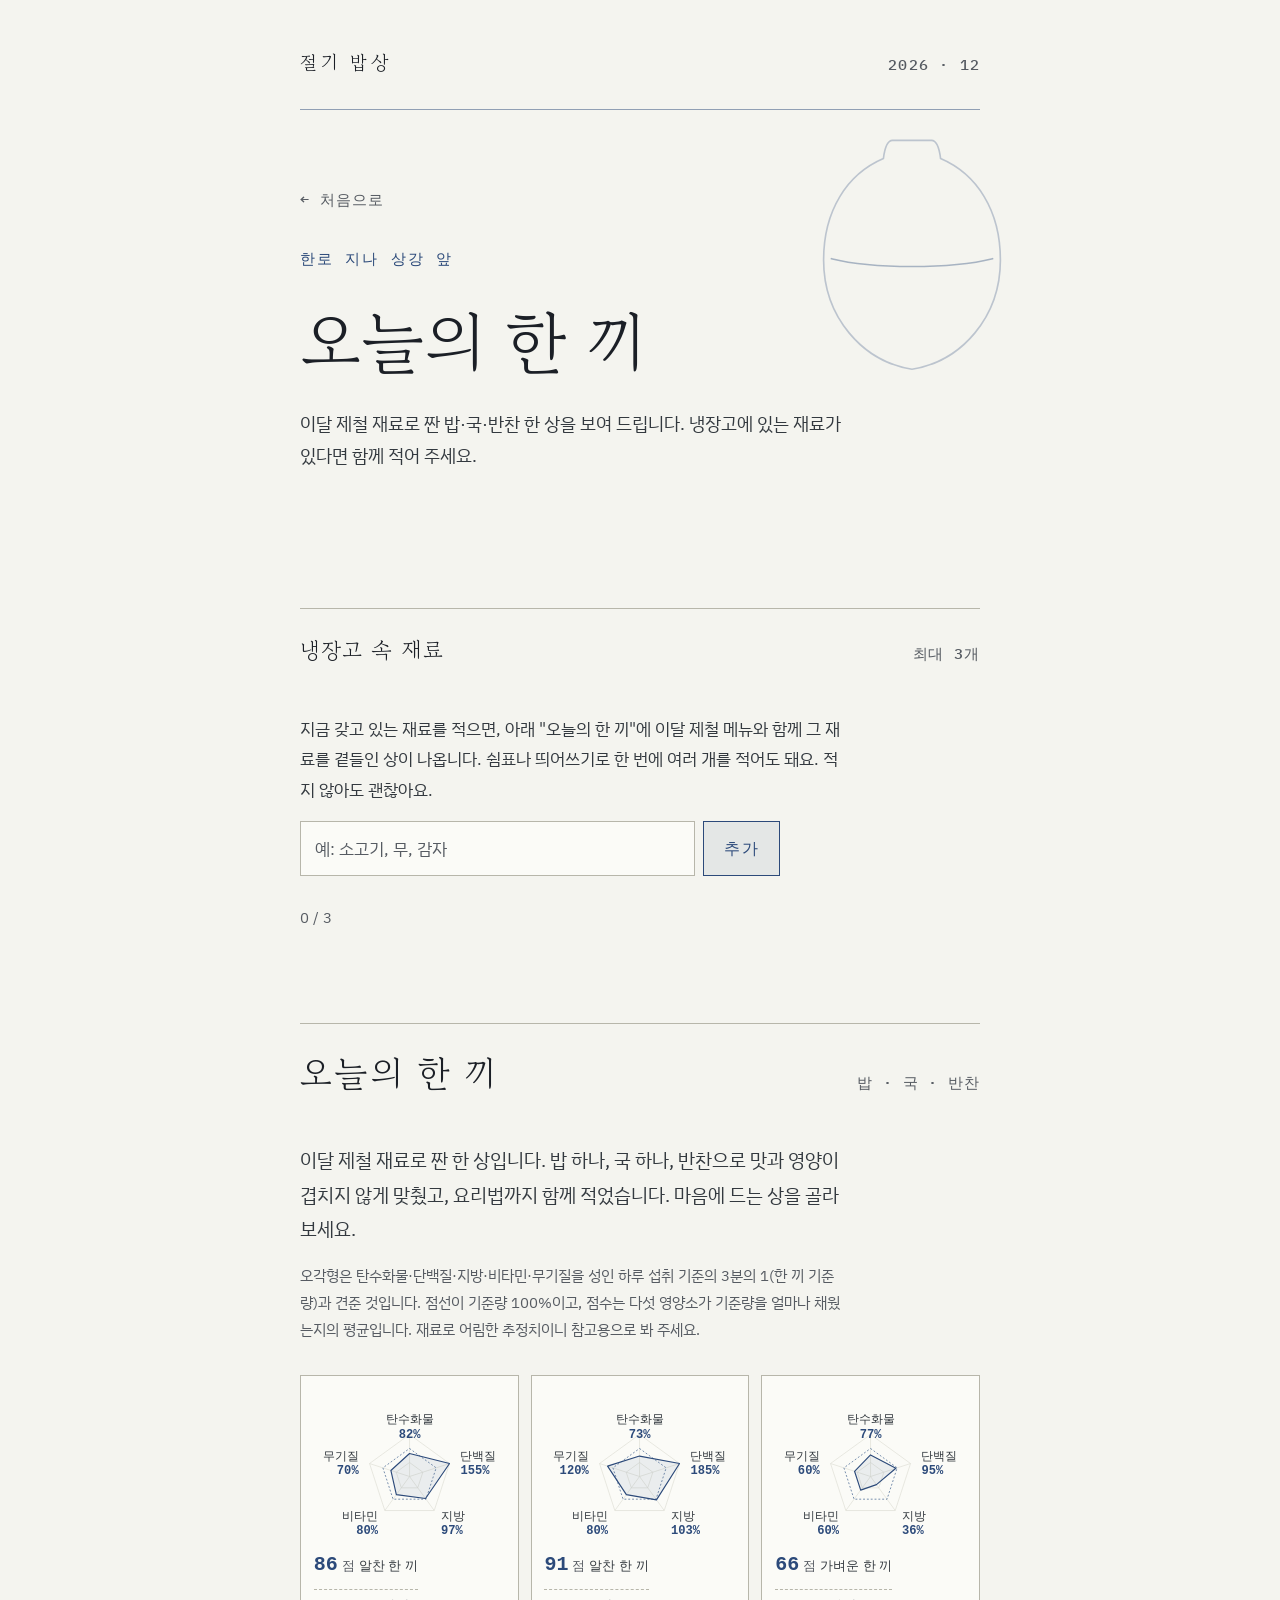
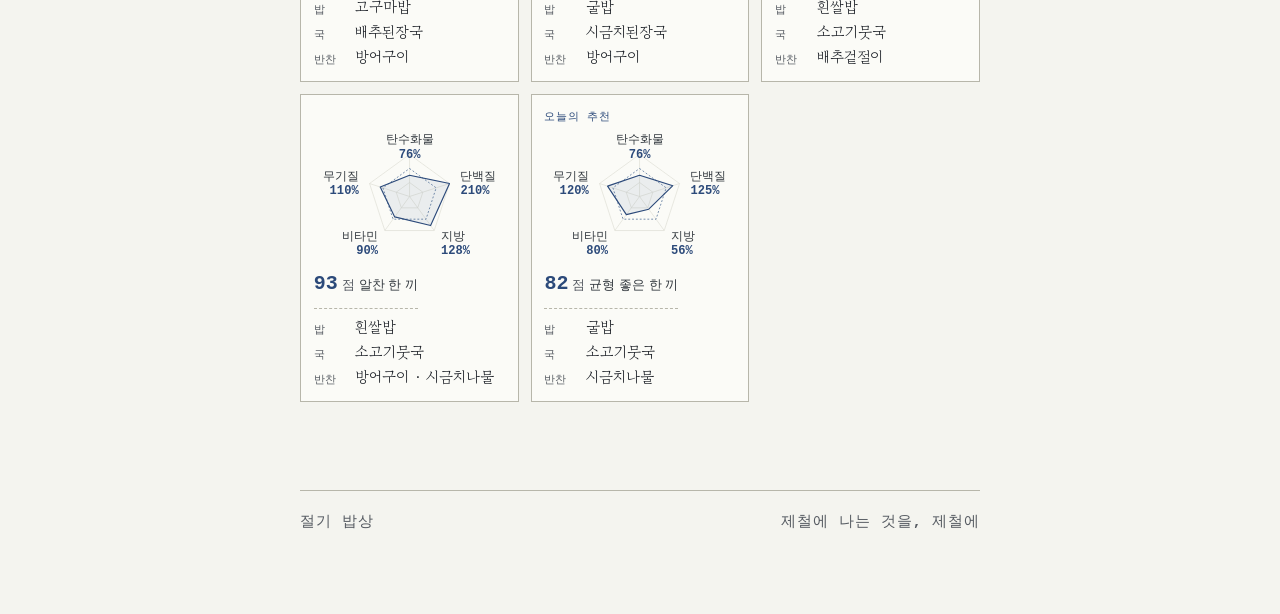
==== commit 931a536b: "Add fridge ingredient input, seasonal-first menu logic, and move seasonal list to page 1 - ingredien" ====
--- a/ingredients.html
+++ b/ingredients.html
@@ -3,7 +3,7 @@
 <head>
 <meta charset="utf-8">
 <meta name="viewport" content="width=device-width, initial-scale=1">
-<title>지금 제철 · 절기 밥상</title>
+<title>오늘의 한 끼 · 절기 밥상</title>
 <link rel="preconnect" href="https://fonts.googleapis.com">
 <link rel="preconnect" href="https://fonts.gstatic.com" crossorigin>
 <link rel="stylesheet" href="https://fonts.googleapis.com/css2?family=Gowun+Batang:wght@400;700&family=IBM+Plex+Mono:wght@400;500&family=IBM+Plex+Sans+KR:wght@200;300;400;500&display=swap">
@@ -26,9 +26,27 @@
     </svg>
     <a class="back" href="index.html">← 처음으로</a>
     <p class="eyebrow">한로 지나 상강 앞</p>
-    <h1>지금, 제철</h1>
-    <p class="lede-sub" id="season-intro">9월에 가장 맛이 오른 6가지 재료입니다. 특별히 찾아다니지 않아도 가까운 마트에서 구할 수 있는 것들로만 골랐습니다.</p>
+    <h1>오늘의 한 끼</h1>
+    <p class="lede-sub">이달 제철 재료로 짠 밥·국·반찬 한 상을 보여 드립니다. 냉장고에 있는 재료가 있다면 함께 적어 주세요.</p>
   </div>
+
+  <section class="fridge-section">
+    <div class="section-head">
+      <h2>냉장고 속 재료</h2>
+      <p class="section-note">최대 3개</p>
+    </div>
+
+    <div class="fridge">
+      <label class="sr-only" for="fridge-input">냉장고 속 재료</label>
+      <p class="fridge-help">지금 갖고 있는 재료를 적으면, 아래 "오늘의 한 끼"에 이달 제철 메뉴와 함께 그 재료를 곁들인 상이 나옵니다. 쉼표나 띄어쓰기로 한 번에 여러 개를 적어도 돼요. 적지 않아도 괜찮아요.</p>
+      <form class="fridge-form" id="fridge-form" autocomplete="off">
+        <input id="fridge-input" type="text" placeholder="예: 소고기, 무, 감자" aria-describedby="fridge-result">
+        <button type="submit" id="fridge-add">추가</button>
+      </form>
+      <ul class="chips" id="chips"></ul>
+      <p class="fridge-hint" id="fridge-hint" aria-live="polite"></p>
+    </div>
+  </section>
 
   <section class="today">
     <div class="section-head">
@@ -38,18 +56,9 @@
 
     <p class="today-note">이달 제철 재료로 짠 한 상입니다. 밥 하나, 국 하나, 반찬으로 맛과 영양이 겹치지 않게 맞췄고, 요리법까지 함께 적었습니다. 마음에 드는 상을 골라 보세요.</p>
     <p class="nutri-note">오각형은 탄수화물·단백질·지방·비타민·무기질을 성인 하루 섭취 기준의 3분의 1(한 끼 기준량)과 견준 것입니다. 점선이 기준량 100%이고, 점수는 다섯 영양소가 기준량을 얼마나 채웠는지의 평균입니다. 재료로 어림한 추정치이니 참고용으로 봐 주세요.</p>
+    <p class="fridge-result" id="fridge-result" hidden></p>
     <div class="thumbs" id="thumbs"></div>
     <div class="meal" id="meal" hidden aria-live="polite"></div>
-  </section>
-
-  <section>
-    <div class="section-head">
-      <h2>제철 재료</h2>
-      <p class="section-note" id="ingredient-count">6가지</p>
-    </div>
-
-    <p class="fold-note">재료를 누르면 요리법이 펼쳐지고, 다시 누르면 접힙니다.</p>
-    <ul class="seasonal" id="seasonal-list"></ul>
   </section>
 
   <footer>
@@ -59,6 +68,7 @@
 
 </div>
 
+<script src="shared.js"></script>
 <script>
 (function () {
   /* ── 현재 날짜(달) 계속 확인 ────────────── */
@@ -71,202 +81,6 @@
     var d = new Date();
     document.getElementById("stamp").textContent = d.getFullYear() + " · " + pad2(d.getMonth() + 1);
   }
-
-  /* ── 월별 제철 재료 데이터 ──────────────── */
-  /* start/end: 제철이 걸치는 달(1~12). start > end면 연말~연초를 가로지르는 것 */
-
-  var ICONS = {
-    fruit:     '<svg viewBox="0 0 32 32"><circle cx="16" cy="19" r="10"/><path d="M16 9c0-3 1-5 4-6"/><path d="M18 5c2-1 4 0 4 2s-2 3-4 2c-1-.5-1-3 0-4z"/></svg>',
-    fish:      '<svg viewBox="0 0 32 32"><path d="M4 16c2-7 10-11 16-9 4 1.5 6 4 6 9s-2 7.5-6 9c-6 2-14-2-16-9z"/><path d="M24 12l7-5v18l-7-5"/><circle cx="10" cy="14" r="1" fill="currentColor" stroke="none"/></svg>',
-    shellfish: '<svg viewBox="0 0 32 32"><path d="M7 24c-4-7-1-16 7-19 6-2 12 0 14 5 1.5 3.5-1 7-5 8"/><path d="M23 18c2 0 4.5 1 6 4"/><path d="M4 23l3 3M6 26l2-3.5M8.5 27l1-4"/></svg>',
-    veg:       '<svg viewBox="0 0 32 32"><path d="M16 5c9 3 12 12 8 20-2 4-6 5-9 3-6-4-6-14 1-23z"/><path d="M16 8v18"/></svg>',
-    root:      '<svg viewBox="0 0 32 32"><path d="M13 8c6-1 9 2 8 8-1 7-4 13-7 15-2 1-4-1-4-4 0-6 0-14 3-19z"/><path d="M14 8c0-2-1-4-3-5M18 8c1-2 3-3 5-3"/></svg>',
-    grain:     '<svg viewBox="0 0 32 32"><path d="M16 5c6 1 10 6 9 13-1 6-4 10-9 10s-8-4-9-10c-1-7 3-12 9-13z"/><path d="M11 9c3-3 7-3 10 0"/></svg>'
-  };
-
-  var ingredients = [
-    { name: "방어", dish: "방어구이",   start: 11, end: 2,  period: "11월 – 2월",  cat: "fish",      memo: "겨울 방어는 기름기가 올라 회로도 구이로도 좋습니다. 등 푸른 생선이라 오메가3가 풍부합니다." },
-    { name: "굴", dish: "굴밥",     start: 11, end: 2,  period: "11월 – 2월",  cat: "shellfish", memo: "레몬즙을 살짝 뿌려 날로 먹거나 전으로 부쳐도 좋습니다. 아연이 풍부해 겨울철 면역에 도움이 됩니다." },
-    { name: "시금치", dish: "시금치나물", start: 12, end: 2,  period: "12월 – 2월",  cat: "veg",       memo: "끓는 물에 살짝 데쳐 무치면 단맛이 살아납니다. 겨울 시금치는 당도가 높아 국거리로도 좋습니다." },
-    { name: "냉이", dish: "냉이된장국",   start: 2,  end: 4,  period: "2월 – 4월",   cat: "veg",       memo: "뿌리째 캐서 된장국에 넣으면 봄 향이 진하게 우러납니다." },
-    { name: "달래", dish: "달래간장무침",   start: 2,  end: 4,  period: "2월 – 4월",   cat: "veg",       memo: "잘게 썰어 간장에 무치면 봄 입맛을 돋우는 밑반찬이 됩니다." },
-    { name: "주꾸미", dish: "주꾸미 데침", start: 3,  end: 4,  period: "3월 – 4월",   cat: "shellfish", memo: "끓는 물에 데쳐 초고추장에 찍어 먹거나 볶음으로 먹습니다. 봄철 산란 직전이라 살이 통통합니다." },
-    { name: "도다리", dish: "도다리쑥국", start: 3,  end: 4,  period: "3월 – 4월",   cat: "fish",      memo: "쑥과 함께 끓인 도다리쑥국이 봄철 대표 별미입니다." },
-    { name: "두릅", dish: "두릅 데침",   start: 4,  end: 5,  period: "4월 – 5월",   cat: "veg",       memo: "끓는 물에 데쳐 초고추장을 곁들이면 쌉싸름한 봄 향을 그대로 즐길 수 있습니다." },
-    { name: "미나리", dish: "미나리무침", start: 3,  end: 5,  period: "3월 – 5월",   cat: "veg",       memo: "매운탕이나 전골에 마지막에 넣으면 향이 살아납니다." },
-    { name: "딸기", dish: "딸기 요거트",   start: 12, end: 4,  period: "12월 – 4월",  cat: "fruit",     memo: "꼭지를 딴 뒤 씻어야 단맛이 빠지지 않습니다." },
-    { name: "죽순", dish: "죽순된장국",   start: 4,  end: 5,  period: "4월 – 5월",   cat: "veg",       memo: "쌀뜨물에 삶아 아린 맛을 뺀 뒤 나물이나 볶음으로 먹습니다." },
-    { name: "완두콩", dish: "완두콩밥", start: 4,  end: 6,  period: "4월 – 6월",   cat: "veg",       memo: "깍지째 삶아 밥에 넣으면 은은한 단맛이 납니다." },
-    { name: "참외", dish: "참외 화채",   start: 5,  end: 7,  period: "5월 – 7월",   cat: "fruit",     memo: "냉장 보관하면 향이 죽으니 상온에 두었다가 먹기 직전에 차갑게 식힙니다." },
-    { name: "매실", dish: "매실청",   start: 5,  end: 6,  period: "5월 – 6월",   cat: "fruit",     memo: "설탕에 재워 청을 담그면 여름 내내 음료나 양념으로 씁니다." },
-    { name: "감자", dish: "감자맑은국",   start: 5,  end: 7,  period: "5월 – 7월",   cat: "root",      memo: "햇감자는 껍질째 쪄 먹어도 부드럽습니다." },
-    { name: "장어", dish: "장어구이",   start: 6,  end: 8,  period: "6월 – 8월",   cat: "fish",      memo: "숯불에 구워 기력 보충 음식으로 즐겨 먹습니다. 불포화지방산이 풍부합니다." },
-    { name: "열무", dish: "열무물김치",   start: 6,  end: 8,  period: "6월 – 8월",   cat: "veg",       memo: "소금에 살짝 절였다가 물김치를 담그면 여름 내내 시원하게 먹습니다." },
-    { name: "옥수수", dish: "옥수수밥", start: 7,  end: 9,  period: "7월 – 9월",   cat: "grain",     memo: "찜통에 쪄서 그대로 먹거나 알만 긁어 밥에 넣습니다." },
-    { name: "복숭아", dish: "복숭아 화채", start: 7,  end: 9,  period: "7월 – 9월",   cat: "fruit",     memo: "차갑게 식혀 먹으면 여름 갈증 해소에 좋습니다." },
-    { name: "무화과", dish: "무화과 샐러드", start: 8,  end: 10, period: "8월 말 – 10월 초", cat: "fruit", memo: "껍질째 먹으면 식이섬유가 그대로 남습니다. 익힌 채소에 곁들이면 설탕 없이 단맛을 냅니다." },
-    { name: "전어", dish: "전어구이",   start: 8,  end: 10, period: "8월 – 10월",  cat: "fish",      memo: "가을에 지방이 가장 많이 오릅니다. 기름을 더하지 않고 소금만 뿌려 굽는 편이 낫습니다." },
-    { name: "밤", dish: "밤밥",     start: 9,  end: 10, period: "9월 – 10월",  cat: "grain",     memo: "삶아서 밥에 넣으면 흰쌀밥보다 천천히 소화됩니다. 껍질은 물에 30분 불리면 잘 벗겨집니다." },
-    { name: "토란", dish: "토란국",   start: 9,  end: 10, period: "9월 – 10월",  cat: "root",      memo: "추석 무렵이 제일 좋습니다. 아린 맛은 쌀뜨물에 한 번 삶아 내면 빠집니다." },
-    { name: "대하", dish: "대하구이",   start: 9,  end: 11, period: "9월 – 11월",  cat: "shellfish", memo: "굵은 소금 위에 얹어 뚜껑을 덮고 찌듯 구우면 살이 마르지 않습니다." },
-    { name: "배", dish: "배숙",     start: 9,  end: 11, period: "9월 – 11월",  cat: "fruit",     memo: "생으로도 좋지만 무와 함께 갈아 두면 고기 밑간에 씁니다. 환절기 기침에 달여 마시기도 합니다." },
-    { name: "감", dish: "감 호두 접시",     start: 10, end: 11, period: "10월 – 11월", cat: "fruit",     memo: "홍시가 되기 전 단단할 때 깎아 먹으면 아삭한 맛을 즐길 수 있습니다." },
-    { name: "고구마", dish: "고구마밥", start: 10, end: 12, period: "10월 – 12월", cat: "root",      memo: "에어프라이어나 오븐에 통째로 구우면 단맛이 더 진해집니다." },
-    { name: "배추", dish: "배추겉절이",   start: 11, end: 12, period: "11월 – 12월", cat: "veg",       memo: "소금에 절였다가 헹구면 아삭한 식감이 살아 김장이나 겉절이에 좋습니다." },
-    { name: "귤", dish: "귤 꿀차",     start: 11, end: 1,  period: "11월 – 1월",  cat: "fruit",     memo: "껍질 안쪽 흰 부분에 식이섬유가 많아 함께 먹으면 좋습니다." }
-  ];
-
-  function isInSeason(item, month) {
-    if (item.start <= item.end) return month >= item.start && month <= item.end;
-    return month >= item.start || month <= item.end;
-  }
-
-  function recipeMarkup(name, compact) {
-    var r = RECIPES[name];
-    if (!r) return "";
-    return (
-      '<div class="recipe">' +
-        (compact ? "" : '<p class="recipe-title">' + name + '</p>' + '<p class="recipe-desc">' + r.d + '</p>') +
-        '<p class="recipe-label">재료</p>' +
-        '<ul class="recipe-ingredients">' + r.i.map(function (x) { return "<li>" + x + "</li>"; }).join("") + '</ul>' +
-        '<p class="recipe-label">만드는 법</p>' +
-        '<ol class="recipe-steps">' + r.s.map(function (x) { return "<li>" + x + "</li>"; }).join("") + '</ol>' +
-      '</div>'
-    );
-  }
-
-  function renderSeasonal() {
-    var month = currentMonth();
-    var active = ingredients.filter(function (item) { return isInSeason(item, month); });
-
-    document.getElementById("ingredient-count").textContent = active.length + "가지";
-    document.getElementById("season-intro").textContent =
-      month + "월에 가장 맛이 오른 " + active.length + "가지 재료입니다. 특별히 찾아다니지 않아도 가까운 마트에서 구할 수 있는 것들로만 골랐습니다.";
-
-    document.getElementById("seasonal-list").innerHTML = active.map(function (item) {
-      return (
-        '<li><details class="ing">' +
-          '<summary>' +
-            '<span class="ingredient-icon">' + (ICONS[item.cat] || ICONS.veg) + "</span>" +
-            '<span class="ingredient">' + item.name + "</span>" +
-            '<span class="when">' + item.period + "</span>" +
-            '<span class="memo">' + item.memo + "</span>" +
-            '<span class="toggle" aria-hidden="true"></span>' +
-          "</summary>" +
-          recipeMarkup(item.dish) +
-        "</details></li>"
-      );
-    }).join("");
-
-    return month;
-  }
-
-  /* ── 요리법 (2인분 기준) ─────────────────── */
-
-  var RECIPES = {
-    "흰쌀밥": { d: "윤기 도는 갓 지은 밥",
-      i: ["쌀 2컵", "물 2컵"],
-      s: ["쌀을 맑은 물이 나올 때까지 3~4번 씻는다.", "체에 밭쳐 물기를 빼고 30분 불린다.", "밥솥에 쌀과 같은 양의 물을 붓고 취사한다.", "다 되면 10분 뜸을 들인 뒤 주걱으로 위아래를 고루 섞는다."] },
-    "냉이된장국": { d: "뿌리째 넣어 봄 향이 진하게 우러난 국",
-      i: ["냉이 100g", "쌀뜨물 3컵", "된장 1.5큰술", "두부 1/4모", "다진 마늘 1/2작은술", "대파 약간"],
-      s: ["냉이는 뿌리의 흙을 칼등으로 긁어내고 여러 번 씻는다.", "쌀뜨물에 된장을 풀어 끓인다.", "끓으면 냉이를 뿌리 쪽부터 넣고 3~4분 끓인다.", "깍둑 썬 두부와 다진 마늘, 대파를 넣고 한소끔 더 끓인다."] },
-    "달래간장무침": { d: "잘게 썰어 간장에 무친 봄 밑반찬",
-      i: ["달래 한 줌", "간장 1큰술", "고춧가루 1/2작은술", "참기름 1작은술", "통깨 약간"],
-      s: ["달래는 뿌리 쪽 껍질을 벗기고 씻어 물기를 턴다.", "3~4cm 길이로 썬다.", "간장, 고춧가루, 참기름, 통깨를 섞어 양념장을 만든다.", "먹기 직전에 양념장에 가볍게 버무린다."] },
-    "도다리쑥국": { d: "쑥과 함께 끓인 봄철 대표 별미",
-      i: ["도다리 1마리", "쑥 한 줌", "쌀뜨물 3컵", "된장 1큰술", "국간장 1작은술", "다진 마늘 약간"],
-      s: ["도다리는 비늘과 내장을 제거하고 토막 내 씻는다.", "쌀뜨물에 된장을 풀어 끓인다.", "끓으면 도다리를 넣고 5~6분 끓인다.", "쑥과 다진 마늘을 넣고 국간장으로 간한 뒤 1분만 더 끓여 향을 살린다."] },
-    "주꾸미 데침": { d: "살짝 데쳐 초고추장에 찍어 먹는 봄 해산물",
-      i: ["주꾸미 4마리", "굵은 소금·밀가루 약간", "초고추장 3큰술"],
-      s: ["주꾸미 머리를 뒤집어 내장을 떼고, 밀가루와 소금으로 주물러 씻는다.", "끓는 물에 넣고 30초~1분만 데친다. 오래 삶으면 질겨진다.", "건져서 찬물에 헹궈 물기를 뺀다.", "먹기 좋게 썰어 초고추장과 함께 낸다."] },
-    "완두콩밥": { d: "깍지째 삶은 완두콩을 넣어 은은히 단 밥",
-      i: ["쌀 2컵", "깐 완두콩 1컵", "물 2컵", "소금 한 꼬집"],
-      s: ["쌀을 씻어 30분 불린다.", "완두콩은 깍지를 까서 씻는다.", "밥솥에 쌀과 완두콩, 물, 소금을 넣는다.", "취사한 뒤 콩이 으깨지지 않게 살살 섞는다."] },
-    "죽순된장국": { d: "아린 맛을 뺀 죽순을 넣은 구수한 국",
-      i: ["삶은 죽순 100g", "쌀뜨물 3컵", "된장 1.5큰술", "다진 마늘 1/2작은술", "대파 약간"],
-      s: ["생죽순은 쌀뜨물에 30~40분 삶아 아린 맛을 빼고 얇게 썬다.", "쌀뜨물에 된장을 풀어 끓인다.", "죽순을 넣고 5분 끓인다.", "다진 마늘과 대파를 넣고 한소끔 더 끓인다."] },
-    "두릅 데침": { d: "쌉싸름한 봄 향을 그대로 즐기는 나물",
-      i: ["두릅 200g", "소금 약간", "초고추장 3큰술"],
-      s: ["두릅 밑동의 딱딱한 부분을 잘라내고 겉껍질을 다듬는다.", "소금을 넣은 끓는 물에 1~2분 데친다.", "찬물에 헹궈 물기를 짠다.", "큰 것은 반으로 갈라 초고추장을 곁들인다."] },
-    "감자맑은국": { d: "햇감자를 넣어 투명하게 끓인 국",
-      i: ["감자 1개", "물 3컵", "국간장 1작은술", "다진 마늘 약간", "대파 약간"],
-      s: ["감자는 껍질을 벗겨 반달 모양으로 얇게 썰고 물에 담가 둔다.", "물을 끓이다가 감자를 넣고 투명해질 때까지 7~8분 끓인다.", "국간장과 다진 마늘로 간한다.", "대파를 넣고 불을 끈다."] },
-    "열무물김치": { d: "소금에 절여 담근 시원한 여름 물김치",
-      i: ["열무 1단(500g)", "굵은 소금 3큰술", "밀가루 1큰술", "물 6컵", "마늘 3쪽", "풋고추 2개", "소금 1큰술"],
-      s: ["열무는 다듬어 5cm로 썰고 굵은 소금을 뿌려 30분 절인다.", "물 2컵에 밀가루를 풀어 끓여 풀을 쑤고 식힌다.", "절인 열무를 헹궈 물기를 뺀다.", "용기에 열무, 편 썬 마늘, 풋고추를 담고 풀과 남은 물을 붓고 소금으로 간한다.", "상온에 하루 두어 익힌 뒤 냉장 보관한다."] },
-    "옥수수밥": { d: "알만 긁어 넣어 은은히 단 밥",
-      i: ["쌀 2컵", "옥수수 1개", "물 2컵", "소금 한 꼬집"],
-      s: ["쌀을 씻어 30분 불린다.", "옥수수는 칼로 알을 떼어낸다.", "밥솥에 쌀과 옥수수 알, 물, 소금을 넣는다. 속대를 함께 넣으면 단맛이 더 우러난다.", "취사한 뒤 속대를 빼고 고루 섞는다."] },
-    "오이냉국": { d: "차게 낸 새콤한 여름 국",
-      i: ["오이 1개", "찬물 2컵", "식초 2큰술", "국간장 1큰술", "설탕 1작은술", "통깨·소금 약간", "얼음"],
-      s: ["오이를 가늘게 채 썰어 소금을 살짝 뿌려 두었다가 물기를 짠다.", "찬물에 국간장, 식초, 설탕을 풀어 간을 맞춘다.", "오이를 넣고 얼음을 띄운다.", "통깨를 뿌려 낸다."] },
-    "장어구이": { d: "구워서 달큰한 소스를 바른 기력 보충 반찬",
-      i: ["손질한 장어 400g", "소금·후추 약간", "간장 2큰술", "물엿 1큰술", "생강즙 1작은술"],
-      s: ["장어의 물기를 닦고 소금, 후추로 밑간한다.", "달군 팬이나 석쇠에 올려 중불에서 앞뒤로 5분씩 굽는다.", "간장, 물엿, 생강즙을 작은 냄비에 끓여 소스를 만든다.", "구운 장어에 소스를 발라 약불에서 1분 더 굽는다."] },
-    "전어구이": { d: "가시째 구워 소금만 곁들이는 가을 대표 별미",
-      i: ["손질된 전어 4마리", "굵은 소금 약간", "무 약간(곁들임)"],
-      s: ["전어는 비늘을 긁어내고 배를 갈라 내장을 제거한 뒤 흐르는 물에 헹군다.", "속까지 잘 익도록 몸통에 어슷하게 칼집을 3~4번 넣는다.", "키친타월로 물기를 완전히 제거한다.", "달군 석쇠나 팬에 전어를 올려 앞뒤로 노릇하게 굽는다.", "다 구워지면 굵은 소금을 살짝 뿌리고 무채와 함께 낸다."] },
-    "밤밥": { d: "삶은 밤을 얹어 지은 밥, 반찬 없이도 든든함",
-      i: ["쌀 2컵", "밤 15알", "밥물 2컵", "소금 약간"],
-      s: ["쌀은 씻어 30분 정도 물에 불린다.", "밤은 껍질째 물에 30분 담가 두었다가 겉껍질과 속껍질을 벗긴다.", "불린 쌀과 밤을 밥솥에 담고 밥물을 맞춘다.", "소금을 아주 약간 넣고 골고루 섞는다.", "평소대로 취사한 뒤, 다 되면 밥과 밤을 고루 섞어 그릇에 담는다."] },
-    "토란국": { d: "쌀뜨물에 삶아 아린 맛을 뺀 토란으로 끓인 국",
-      i: ["토란 300g", "쌀뜨물(또는 물) 1L", "다진 소고기 100g", "국간장 1큰술", "다진 마늘 1작은술", "대파 약간", "참기름 약간"],
-      s: ["토란은 껍질을 벗긴 뒤 쌀뜨물에 담가 아린 맛을 뺀다.", "냄비에 참기름을 두르고 다진 소고기를 볶는다.", "고기가 익으면 토란을 넣고 함께 볶는다.", "물을 붓고 끓어오르면 중불로 줄여 토란이 무를 때까지 끓인다.", "국간장과 다진 마늘로 간을 하고, 대파를 넣어 한소끔 더 끓인다."] },
-    "고구마밥": { d: "깍둑 썬 고구마를 넣어 단맛이 진한 밥",
-      i: ["쌀 2컵", "고구마 1개(중간 크기)", "물 2컵", "소금 한 꼬집"],
-      s: ["쌀을 씻어 30분 불린다.", "고구마는 껍질을 깨끗이 씻어 2cm 크기로 깍둑 썬다.", "밥솥에 쌀을 안치고 고구마를 올린 뒤 물과 소금을 넣는다.", "취사한 뒤 주걱으로 고구마를 살짝 으깨듯 섞는다."] },
-    "소고기뭇국": { d: "무가 달아지는 계절의 맑은 국",
-      i: ["소고기(국거리) 150g", "무 200g", "물 5컵", "국간장 1.5큰술", "다진 마늘 1작은술", "참기름 1작은술", "대파 약간"],
-      s: ["소고기는 찬물에 15분 담가 핏물을 뺀다.", "냄비에 참기름을 두르고 소고기를 볶는다.", "나박 썬 무를 넣고 함께 볶다가 물을 붓는다.", "끓어오르면 거품을 걷고 중불에서 30분 끓인다.", "국간장과 다진 마늘로 간하고 대파를 넣는다."] },
-    "대하구이": { d: "굵은 소금 위에 얹어 뚜껑 덮고 찌듯 굽는 통새우",
-      i: ["대하(왕새우) 8마리", "굵은 소금 2컵"],
-      s: ["대하는 수염과 뿔을 다듬고 등쪽 내장을 이쑤시개로 빼낸다.", "팬이나 냄비 바닥에 굵은 소금을 깔고 달군다.", "소금이 달궈지면 대하를 가지런히 올린다.", "뚜껑을 덮고 중약불에서 5~7분간 찌듯이 굽는다.", "껍질이 붉게 익고 속살이 탱글해지면 불을 끄고 뜨거울 때 낸다."] },
-    "배추된장국": { d: "배추가 달큰하게 우러난 구수한 국",
-      i: ["배추 잎 5장(200g)", "쌀뜨물 4컵", "된장 1.5큰술", "다진 마늘 1/2작은술", "대파 약간"],
-      s: ["배추는 한입 크기로 썬다.", "쌀뜨물에 된장을 풀어 끓인다.", "배추를 넣고 10~15분 푹 끓인다.", "다진 마늘과 대파를 넣고 한소끔 더 끓인다."] },
-    "방어구이": { d: "기름이 오른 겨울 방어를 소금만으로 구운 것",
-      i: ["방어 2토막", "소금 약간", "식용유 약간", "간 무(곁들임)"],
-      s: ["방어에 소금을 살짝 뿌려 10분 둔다.", "나온 물기를 키친타월로 닦는다.", "달군 팬에 기름을 아주 얇게 두르고 중불에서 앞뒤로 4~5분씩 굽는다.", "간 무를 곁들여 낸다."] },
-    "굴밥": { d: "굴을 올려 지은 밥, 양념간장에 비벼 먹는다",
-      i: ["쌀 2컵", "굴 150g", "물 1.8컵", "양념장: 간장 2큰술, 다진 파·고춧가루·참기름·깨 약간"],
-      s: ["쌀을 씻어 30분 불린다.", "굴은 연한 소금물에서 살살 흔들어 씻고 물기를 뺀다.", "밥솥에 쌀과 물을 넣고 취사한다.", "밥이 다 되면 굴을 얹고 뚜껑을 덮어 5~10분 뜸 들인다.", "양념장을 만들어 곁들이고 비벼 먹는다."] },
-    "시금치된장국": { d: "단맛이 오른 겨울 시금치로 끓인 국",
-      i: ["시금치 150g", "쌀뜨물 4컵", "된장 1.5큰술", "다진 마늘 1/2작은술", "대파 약간"],
-      s: ["시금치는 뿌리를 다듬어 씻고 5cm 길이로 자른다.", "쌀뜨물에 된장을 풀어 끓인다.", "끓으면 시금치를 넣고 3분 끓인다.", "다진 마늘과 대파를 넣고 불을 끈다."] },
-    "시금치나물": { d: "살짝 데쳐 무친 단맛 나는 나물",
-      i: ["시금치 1단", "소금 약간", "국간장 1작은술", "다진 마늘 1/2작은술", "참기름 1작은술", "통깨 약간"],
-      s: ["끓는 소금물에 시금치를 30초~1분만 데친다.", "찬물에 헹궈 물기를 꼭 짠다.", "먹기 좋게 썰어 국간장, 다진 마늘, 참기름을 넣는다.", "조물조물 무치고 통깨를 뿌린다."] },
-    "미나리무침": { d: "향이 살아 있는 새콤한 초무침",
-      i: ["미나리 한 줌", "고추장 1큰술", "식초 1큰술", "설탕 1/2큰술", "다진 마늘 1/2작은술", "참기름 1작은술"],
-      s: ["미나리는 잎을 다듬고 깨끗이 씻는다.", "끓는 물에 10초만 데쳐 찬물에 헹구고 물기를 짠다.", "4cm 길이로 썬다.", "고추장, 식초, 설탕, 마늘, 참기름을 섞어 양념장을 만들고 무친다."] },
-    "딸기 요거트": { d: "꼭지째 씻어 단맛을 지킨 간단한 디저트",
-      i: ["딸기 10알", "플레인 요거트 1컵", "꿀 1작은술"],
-      s: ["딸기는 꼭지를 단 채로 흐르는 물에 씻는다.", "꼭지를 떼고 반으로 썬다.", "그릇에 요거트를 담는다.", "딸기를 올리고 꿀을 두른다."] },
-    "참외 화채": { d: "차갑게 식혀 먹는 여름 화채",
-      i: ["참외 1개", "우유 1컵", "꿀 1큰술", "얼음"],
-      s: ["상온에 둔 참외를 씻어 껍질을 깎고 씨를 뺀다.", "한입 크기로 썬다.", "우유에 꿀을 풀어 차게 둔다.", "그릇에 참외를 담고 우유와 얼음을 붓는다."] },
-    "매실청": { d: "여름 내내 음료와 양념으로 쓰는 청",
-      i: ["청매실 1kg", "설탕 1kg", "유리병"],
-      s: ["매실을 씻어 물기를 완전히 말리고 꼭지를 제거한다.", "소독한 병에 매실과 설탕을 켜켜이 담는다.", "맨 위를 설탕으로 덮고 뚜껑을 닫아 서늘한 곳에 둔다.", "설탕이 녹도록 가끔 흔들어 주고, 100일쯤 뒤 매실을 건져 청만 보관한다."] },
-    "복숭아 화채": { d: "여름 갈증을 풀어 주는 차가운 화채",
-      i: ["복숭아 2개", "꿀 1큰술", "찬물(또는 탄산수) 2컵", "얼음"],
-      s: ["복숭아는 껍질을 벗기고 씨를 발라 한입 크기로 썬다.", "찬물에 꿀을 풀어 둔다.", "그릇에 복숭아를 담고 꿀물을 붓는다.", "얼음을 띄워 차게 먹는다."] },
-    "무화과 샐러드": { d: "무화과와 잎채소를 올리브유로 가볍게 버무린 것",
-      i: ["무화과 4개", "루꼴라(또는 잎채소) 한 줌", "생모짜렐라 50g", "올리브유 1큰술", "발사믹 식초 1작은술", "소금 약간", "호두 약간(선택)"],
-      s: ["무화과는 흐르는 물에 씻어 꼭지를 떼고 세로로 4등분한다.", "잎채소는 찬물에 담가 아삭하게 살린 뒤 물기를 털어낸다.", "접시에 잎채소를 깔고 무화과와 모짜렐라를 보기 좋게 얹는다.", "올리브유, 발사믹 식초, 소금을 섞어 드레싱을 만든다.", "드레싱을 골고루 뿌리고 호두를 부수어 올려 마무리한다."] },
-    "배숙": { d: "배와 생강, 통후추를 넣고 끓인 달콤한 차",
-      i: ["배 1개", "생강 1쪽", "통후추 5알", "꿀(또는 설탕) 2큰술", "물 500ml"],
-      s: ["배는 껍질을 벗기고 6~8등분한 뒤 씨 부분을 제거한다.", "생강은 얇게 편으로 썬다.", "냄비에 물과 생강, 통후추를 넣고 끓인다.", "끓기 시작하면 배를 넣고 반투명해질 때까지 중약불로 익힌다.", "불을 끄고 꿀을 넣어 단맛을 맞춘 뒤 따뜻하거나 차게 낸다."] },
-    "감 호두 접시": { d: "단단할 때 깎아 아삭함을 즐기는 과일 접시",
-      i: ["단단한 감 1개", "호두 한 줌", "꿀 약간"],
-      s: ["감은 껍질을 깎고 꼭지를 도려낸다.", "8등분으로 썬다.", "접시에 감을 담고 호두를 곁들인다.", "꿀을 아주 살짝 두른다."] },
-    "귤 꿀차": { d: "껍질 안쪽 흰 부분까지 함께 먹는 따뜻한 차",
-      i: ["귤 3개", "꿀 2큰술", "뜨거운 물 2컵"],
-      s: ["귤은 껍질을 벗기되 안쪽 흰 부분은 최대한 남긴다.", "알맹이를 먹기 좋게 쪼갠다.", "컵에 귤과 꿀을 담는다.", "뜨거운 물을 붓고 2~3분 우려 마신다."] },
-    "배추겉절이": { d: "아삭한 식감이 살아 있는 즉석 김치",
-      i: ["배추 속잎 300g", "굵은 소금 1큰술", "고춧가루 2큰술", "멸치액젓 1큰술", "다진 마늘 1작은술", "설탕 1/2작은술", "대파·깨 약간"],
-      s: ["배추를 한입 크기로 썰어 소금을 뿌려 20분 절인다.", "찬물에 헹궈 물기를 뺀다.", "고춧가루, 액젓, 마늘, 설탕, 대파를 섞어 양념을 만든다.", "배추에 양념을 넣고 살살 무쳐 깨를 뿌린다."] }
-  };
 
   /* ── 오늘의 한 끼 (밥 · 국 · 반찬) ──────── */
   /* months: [시작, 끝] — 그 달 제철 재료로 짠 상. 12개월이 모두 하나 이상 걸리도록 구성 */
@@ -326,7 +140,12 @@
     "달래간장무침": [4, 1, 2, 1.5, .5], "주꾸미 데침": [5, 14, 1.5, .5, 2], "두릅 데침": [5, 3, .5, 1.5, 1],
     "열무물김치": [4, 2, .5, 2, 1],    "장어구이": [8, 22, 16, 1.5, 1],    "전어구이": [1, 18, 10, .5, 1.5],
     "대하구이": [1, 17, 1.5, .5, 1.5], "방어구이": [1, 22, 14, 1, 1.5],    "미나리무침": [6, 1, 2, 1.5, 1],
-    "시금치나물": [4, 3, 3, 2.5, 2],   "배추겉절이": [6, 2, .5, 2, 1]
+    "시금치나물": [4, 3, 3, 2.5, 2],   "배추겉절이": [6, 2, .5, 2, 1],
+    "무화과 샐러드": [8, 4, 8, 1.5, 1], "배숙": [20, 1, 0, .5, .5],  "딸기 요거트": [15, 4, 2, 2, .5],
+    "참외 화채": [20, 3, 3, 1.5, .5],  "복숭아 화채": [18, 1, 0, 1.5, .5], "감 호두 접시": [20, 3, 6, 1.5, 1],
+    "귤 꿀차": [22, 1, 0, 2, .5],     "두부된장국": [6, 6, 3, .5, 1.5],   "콩나물국": [3, 3, 1, 1, 1],
+    "계란말이": [2, 10, 9, .5, 1],     "김구이": [1, 3, 2, 1, 1.5],       "두부부침": [4, 9, 8, .5, 1.5],
+    "잡곡밥": [62, 7, 1.5, .5, 1]
   };
 
   /* 성인 하루 섭취 기준(2,000kcal 안팎)의 1/3 = 한 끼 기준량 */
@@ -334,9 +153,13 @@
   var NUTRI_LABEL = ["탄수화물", "단백질", "지방", "비타민", "무기질"];
   var NUTRI_MAX = 150;
 
+  function mealDishes(m) {
+    return [m.rice, m.soup].concat(m.sides, m.dessert ? [m.dessert] : []).filter(Boolean);
+  }
+
   function mealNutri(m) {
     var sum = [0, 0, 0, 0, 0];
-    [m.rice, m.soup].concat(m.sides).forEach(function (n) {
+    mealDishes(m).forEach(function (n) {
       var v = NUTRI[n] || [0, 0, 0, 0, 0];
       for (var i = 0; i < 5; i++) sum[i] += v[i];
     });
@@ -419,28 +242,407 @@
     );
   }
 
+  /* ── 냉장고 속 재료로 한 끼 찾기 ─────────── */
+  /* 요리별 주재료(양념류는 뺌). 입력한 재료가 여기에 있으면 그 요리를 쓰는 것으로 본다 */
+
+  var DISH_ING = {
+    "흰쌀밥": ["쌀"], "완두콩밥": ["쌀", "완두콩"], "옥수수밥": ["쌀", "옥수수"], "밤밥": ["쌀", "밤"],
+    "고구마밥": ["쌀", "고구마"], "굴밥": ["쌀", "굴"],
+    "냉이된장국": ["냉이", "두부"], "도다리쑥국": ["도다리", "쑥"], "죽순된장국": ["죽순"],
+    "감자맑은국": ["감자"], "오이냉국": ["오이"], "소고기뭇국": ["소고기", "무"], "토란국": ["토란", "소고기"],
+    "배추된장국": ["배추"], "시금치된장국": ["시금치"],
+    "달래간장무침": ["달래"], "주꾸미 데침": ["주꾸미"], "두릅 데침": ["두릅"], "열무물김치": ["열무"],
+    "장어구이": ["장어"], "전어구이": ["전어"], "대하구이": ["대하", "새우"], "방어구이": ["방어"],
+    "미나리무침": ["미나리"], "시금치나물": ["시금치"], "배추겉절이": ["배추"],
+    "무화과 샐러드": ["무화과"], "배숙": ["배"], "딸기 요거트": ["딸기"], "참외 화채": ["참외"],
+    "복숭아 화채": ["복숭아"], "감 호두 접시": ["감"], "귤 꿀차": ["귤"],
+    "잡곡밥": ["쌀", "잡곡"], "두부된장국": ["두부"], "콩나물국": ["콩나물"],
+    "계란말이": ["달걀", "계란"], "김구이": ["김"], "두부부침": ["두부"]
+  };
+
+  /* 냉장고 재료로 한 끼를 새로 짤 때 쓰는 요리 목록(역할별)과 기본 찬 */
+  var ROLE_DISHES = {
+    rice:    ["완두콩밥", "옥수수밥", "밤밥", "고구마밥", "굴밥", "잡곡밥"],
+    soup:    ["냉이된장국", "도다리쑥국", "죽순된장국", "감자맑은국", "오이냉국", "소고기뭇국", "토란국", "배추된장국", "시금치된장국", "두부된장국", "콩나물국"],
+    side:    ["달래간장무침", "주꾸미 데침", "두릅 데침", "열무물김치", "장어구이", "전어구이", "대하구이", "방어구이", "미나리무침", "시금치나물", "배추겉절이", "무화과 샐러드", "계란말이", "김구이", "두부부침"],
+    dessert: ["배숙", "딸기 요거트", "참외 화채", "복숭아 화채", "감 호두 접시", "귤 꿀차"]
+  };
+  /* 입력한 재료로 한 끼를 채우기 위한 추가 요리 — 요리법은 틀(템플릿)에 재료 이름을 넣어 만든다 */
+  /* [요리 이름, 재료, 역할, 틀] */
+  var EXTRA_DISHES = [
+    ["감자밥", "감자", "rice", "밥"], ["감자볶음", "감자", "side", "볶음"], ["감자조림", "감자", "side", "조림"], ["감자전", "감자", "side", "전"],
+    ["고구마조림", "고구마", "side", "조림"], ["고구마전", "고구마", "side", "전"], ["군고구마", "고구마", "dessert", "굽기"],
+    ["토란밥", "토란", "rice", "밥"], ["토란조림", "토란", "side", "조림"],
+    ["밤조림", "밤", "side", "조림"], ["군밤", "밤", "dessert", "굽기"],
+    ["죽순밥", "죽순", "rice", "밥"], ["죽순볶음", "죽순", "side", "볶음"],
+    ["냉이밥", "냉이", "rice", "밥"], ["냉이무침", "냉이", "side", "무침"],
+    ["달래된장국", "달래", "soup", "된장국"], ["달래전", "달래", "side", "전"],
+    ["두릅전", "두릅", "side", "전"],
+    ["미나리된장국", "미나리", "soup", "된장국"], ["미나리전", "미나리", "side", "전"],
+    ["열무된장국", "열무", "soup", "된장국"], ["열무볶음", "열무", "side", "볶음"],
+    ["배추전", "배추", "side", "전"], ["배추볶음", "배추", "side", "볶음"],
+    ["굴국", "굴", "soup", "맑은탕"], ["굴전", "굴", "side", "전"],
+    ["주꾸미볶음", "주꾸미", "side", "볶음"],
+    ["도다리구이", "도다리", "side", "생선구이"],
+    ["방어무조림", "방어", "side", "생선조림"], ["방어매운탕", "방어", "soup", "맑은탕"],
+    ["장어탕", "장어", "soup", "맑은탕"],
+    ["전어조림", "전어", "side", "생선조림"],
+    ["대하탕", "대하", "soup", "맑은탕"],
+    ["완두콩조림", "완두콩", "side", "조림"],
+    ["옥수수전", "옥수수", "side", "전"], ["옥수수밥", "옥수수", "rice", "밥"],
+    ["무밥", "무", "rice", "밥"], ["무생채", "무", "side", "무침"],
+    ["오이무침", "오이", "side", "무침"],
+    ["소고기장조림", "소고기", "side", "조림"],
+    ["시금치전", "시금치", "side", "전"],
+    ["딸기 샐러드", "딸기", "side", "샐러드"], ["참외 샐러드", "참외", "side", "샐러드"], ["복숭아 샐러드", "복숭아", "side", "샐러드"],
+    ["감 샐러드", "감", "side", "샐러드"], ["배 샐러드", "배", "side", "샐러드"], ["귤 샐러드", "귤", "side", "샐러드"],
+    ["무화과 요거트", "무화과", "dessert", "요거트"]
+  ];
+
+  var TEMPLATES = {
+    "밥":   { n: [68, 6, 1.5, 1, 1],  d: function (n) { return n + " 향이 배어드는 밥"; },
+              i: function (n) { return ["쌀 2컵", n + " 150g", "물 2컵", "소금 한 꼬집"]; },
+              s: function (n) { return ["쌀을 씻어 30분 불린다.", "[" + n + "] 먹기 좋은 크기로 손질한다.", "밥솥에 쌀, 손질한 재료, 물, 소금을 넣고 취사한다.", "다 되면 고루 섞어 그릇에 담는다."]; } },
+    "볶음": { n: [8, 2, 6, 1.5, 1],   d: function (n) { return "기름에 가볍게 볶아 낸 " + n + " 반찬"; },
+              i: function (n) { return [n + " 200g", "식용유 1큰술", "다진 마늘 1/2작은술", "소금 약간", "통깨 약간"]; },
+              s: function (n) { return ["[" + n + "] 손질해 먹기 좋은 크기로 썬다.", "달군 팬에 기름과 다진 마늘을 넣고 향을 낸다.", "재료를 넣고 중불에서 부드러워질 때까지 볶는다. 단단한 재료는 뚜껑을 덮고 익힌다.", "소금으로 간하고 통깨를 뿌린다."]; } },
+    "조림": { n: [12, 2, 3, 1, 1],    d: function (n) { return "간장 양념에 졸인 " + n + " 반찬"; },
+              i: function (n) { return [n + " 200g", "간장 2큰술", "설탕 1큰술", "물 1컵", "참기름 1작은술", "통깨 약간"]; },
+              s: function (n) { return ["[" + n + "] 손질해 먹기 좋은 크기로 썬다.", "냄비에 간장, 설탕, 물을 넣고 끓인다.", "재료를 넣고 중약불에서 양념이 배도록 졸인다.", "국물이 자작해지면 참기름과 통깨를 넣는다."]; } },
+    "전":   { n: [18, 4, 8, 1, 1],    d: function (n) { return "노릇하게 부쳐 낸 " + n + "전"; },
+              i: function (n) { return [n + " 150g", "밀가루 3큰술", "소금 약간", "물 약간", "식용유 적당량", "초간장(곁들임)"]; },
+              s: function (n) { return ["[" + n + "] 손질해 먹기 좋게 썰거나 채 썬다.", "밀가루, 소금, 물을 섞어 묽은 반죽을 만들고 재료를 버무린다.", "달군 팬에 기름을 두르고 얇게 펴서 앞뒤로 노릇하게 부친다.", "초간장을 곁들여 낸다."]; } },
+    "된장국": { n: [6, 5, 2.5, 1.5, 1.5], d: function (n) { return "구수한 된장국에 " + n + " 향을 더한 국"; },
+              i: function (n) { return [n + " 100g", "쌀뜨물 3컵", "된장 1.5큰술", "다진 마늘 1/2작은술", "대파 약간"]; },
+              s: function (n) { return ["[" + n + "] 손질해 먹기 좋은 크기로 썬다.", "쌀뜨물에 된장을 풀어 끓인다.", "끓으면 재료를 넣고 5~7분 끓인다.", "다진 마늘과 대파를 넣고 한소끔 더 끓인다."]; } },
+    "맑은탕": { n: [6, 14, 5, 1, 1.5], d: function (n) { return n + "의 시원한 맛을 살린 맑은 국"; },
+              i: function (n) { return [n + " 150g", "무 100g", "물 4컵", "국간장 1큰술", "다진 마늘 1작은술", "대파 약간", "소금 약간"]; },
+              s: function (n) { return ["[" + n + "] 깨끗이 손질한다.", "무를 나박 썰어 물에 넣고 끓인다.", "무가 익으면 재료를 넣고 5~8분 끓이며 거품을 걷는다.", "국간장, 다진 마늘, 소금으로 간하고 대파를 넣는다."]; } },
+    "생선구이": { n: [1, 20, 8, 1, 1.5], d: function (n) { return "소금만 뿌려 구운 " + n; },
+              i: function (n) { return [n + " 1마리(또는 2토막)", "소금 약간", "식용유 약간"]; },
+              s: function (n) { return ["[" + n + "] 손질해 물기를 닦고 소금을 살짝 뿌려 10분 둔다.", "달군 팬에 기름을 얇게 두른다.", "중불에서 앞뒤로 5분씩 노릇하게 굽는다.", "접시에 담는다."]; } },
+    "생선조림": { n: [6, 20, 10, 1, 1.5], d: function (n) { return "무와 함께 매콤하게 졸인 " + n; },
+              i: function (n) { return [n + " 2토막", "무 150g", "간장 2큰술", "고춧가루 1큰술", "설탕 1작은술", "다진 마늘 1작은술", "물 1.5컵", "대파 약간"]; },
+              s: function (n) { return ["무를 도톰하게 썰어 냄비 바닥에 깐다.", "물, 간장, 고춧가루, 설탕, 다진 마늘을 섞어 붓고 끓인다.", "[" + n + "] 손질해 무 위에 얹고 중불에서 15분 졸이며 국물을 끼얹는다.", "대파를 넣고 한소끔 더 졸인다."]; } },
+    "무침": { n: [5, 2, 2.5, 1.5, 1], d: function (n) { return "새콤달콤하게 무친 " + n + " 반찬"; },
+              i: function (n) { return [n + " 200g", "소금 약간", "식초 1큰술", "설탕 1/2큰술", "고춧가루 1작은술", "다진 마늘 1/2작은술", "참기름 1작은술", "통깨 약간"]; },
+              s: function (n) { return ["[" + n + "] 손질해 먹기 좋게 채 썰거나 다듬는다. 필요하면 끓는 물에 살짝 데쳐 물기를 짠다.", "식초, 설탕, 소금, 고춧가루, 다진 마늘을 섞어 양념을 만든다.", "재료에 양념을 넣고 가볍게 무친다.", "참기름과 통깨를 넣어 마무리한다."]; } },
+    "샐러드": { n: [8, 2, 5, 1.5, 1], d: function (n) { return n + "을 잎채소와 곁들인 가벼운 샐러드"; },
+              i: function (n) { return [n + " 적당량", "잎채소 한 줌", "올리브유 1큰술", "식초 1작은술", "소금 약간"]; },
+              s: function (n) { return ["잎채소를 찬물에 담가 아삭하게 살린 뒤 물기를 털어낸다.", "[" + n + "] 씻어 먹기 좋은 크기로 썬다.", "올리브유, 식초, 소금을 섞어 드레싱을 만든다.", "접시에 잎채소와 재료를 담고 드레싱을 뿌린다."]; } },
+    "요거트": { n: [15, 4, 2, 1.5, .5], d: function (n) { return n + "을 올린 플레인 요거트"; },
+              i: function (n) { return [n + " 적당량", "플레인 요거트 1컵", "꿀 1작은술"]; },
+              s: function (n) { return ["[" + n + "] 씻어 먹기 좋은 크기로 썬다.", "그릇에 요거트를 담는다.", "재료를 올리고 꿀을 두른다."]; } },
+    "굽기": { n: [20, 2, 0.5, 1.5, 1], d: function (n) { return "통째로 구워 단맛을 끌어낸 " + n; },
+              i: function (n) { return [n + " 적당량"]; },
+              s: function (n) { return ["[" + n + "] 깨끗이 씻어 물기를 닦는다. 밤은 칼집을 낸다.", "에어프라이어 180도에서 25~40분, 오븐은 200도에서 40분 안팎 굽는다.", "젓가락이 푹 들어갈 만큼 익으면 꺼낸다.", "한김 식힌 뒤 껍질째 또는 벗겨 먹는다."]; } }
+  };
+
+  EXTRA_DISHES.forEach(function (row) {
+    var name = row[0], ing = row[1], role = row[2], t = TEMPLATES[row[3]];
+    if (RECIPES[name]) return;
+    RECIPES[name] = { d: t.d(ing), i: t.i(ing), s: t.s(ing) };
+    NUTRI[name] = t.n;
+    DISH_ING[name] = [ing];
+    if (ROLE_DISHES[role].indexOf(name) === -1) ROLE_DISHES[role].push(name);
+  });
+
+  var ALIAS = { "밥": "쌀", "쌀밥": "쌀", "흰쌀": "쌀", "백미": "쌀", "현미": "쌀", "쇠고기": "소고기", "한우": "소고기", "무우": "무", "왕새우": "대하", "스피니치": "시금치" };
+
+  var STAPLES = ["쌀"];
+  var MAX_FRIDGE = 3;
+  var fridge = [];
+
+  function normalizeIngredient(text) {
+    var t = String(text).replace(/^\s+|\s+$/g, "").toLowerCase();
+    return ALIAS[t] || t;
+  }
+
+  function matchesIngredient(entry, keyword) {
+    if (entry === keyword) return true;
+    if (entry.length >= 2 && keyword.indexOf(entry) !== -1) return true;
+    if (keyword.length >= 2 && entry.indexOf(keyword) !== -1) return true;
+    return false;
+  }
+
+  function hasAnyMeal(entry) {
+    var found = false;
+    Object.keys(ROLE_DISHES).forEach(function (role) {
+      ROLE_DISHES[role].forEach(function (n) {
+        if ((DISH_ING[n] || []).some(function (k) { return matchesIngredient(entry, k); })) found = true;
+      });
+    });
+    return found || STAPLES.indexOf(entry) !== -1;
+  }
+
+  function saveFridge() {
+    try { localStorage.setItem("fridge", JSON.stringify(fridge)); } catch (e) {}
+  }
+
+  function loadFridge() {
+    try {
+      var saved = JSON.parse(localStorage.getItem("fridge") || "[]");
+      if (Object.prototype.toString.call(saved) === "[object Array]") {
+        fridge = saved.filter(function (x) { return typeof x === "string" && x; }).slice(0, MAX_FRIDGE);
+      }
+    } catch (e) {}
+  }
+
+  function renderChips() {
+    var box = document.getElementById("chips");
+    var full = fridge.length >= MAX_FRIDGE;
+    box.innerHTML = fridge.map(function (name, i) {
+      return '<li class="chip' + (hasAnyMeal(name) ? "" : " is-none") + '">' + name +
+        '<button type="button" data-rm="' + i + '" aria-label="' + name + ' 지우기">&times;</button></li>';
+    }).join("") + (fridge.length > 1 ? '<li><button type="button" class="chips-clear" id="chips-clear">모두 지우기</button></li>' : "");
+
+    var input = document.getElementById("fridge-input");
+    input.disabled = full;
+    input.placeholder = full ? "최대 3개까지 담았어요" : "예: 소고기, 무, 감자";
+    document.getElementById("fridge-add").disabled = full;
+    document.getElementById("fridge-hint").textContent = full ? "3개를 모두 담았어요. 바꾸려면 하나를 지워 주세요." : fridge.length + " / " + MAX_FRIDGE;
+  }
+
+  function setFridge(next) {
+    fridge = next;
+    saveFridge();
+    selected = -1;
+    renderChips();
+    renderMeal(renderThumbs());
+  }
+
+  function addFridge(raw) {
+    var next = fridge.slice();
+    var dropped = false;
+    String(raw).split(/[,，、\s]+/).forEach(function (part) {
+      var t = normalizeIngredient(part);
+      if (!t || next.indexOf(t) !== -1) return;
+      if (next.length < MAX_FRIDGE) next.push(t); else dropped = true;
+    });
+    setFridge(next);
+    if (dropped) document.getElementById("fridge-hint").textContent = "3개까지만 담았어요. 나머지는 담지 않았어요.";
+  }
+
+
+  var shown = [];
+
+  function seasonalList() {
+    return mealsForMonth(new Date().getMonth() + 1).map(function (m) { return { m: m, matched: [], seasonal: true }; });
+  }
+
+  function coreEntries() {
+    return fridge.filter(function (x) { return STAPLES.indexOf(x) === -1; });
+  }
+
+  function dishCovers(name, core) {
+    var keys = DISH_ING[name] || [];
+    return core.filter(function (e) { return keys.some(function (k) { return matchesIngredient(e, k); }); });
+  }
+
+  function entrySeasonal(entry, month) {
+    for (var i = 0; i < ingredients.length; i++) {
+      if (ingredients[i].name === entry) return isInSeason(ingredients[i], month);
+    }
+    return null;
+  }
+
+  /* 제철 요리인지: 요리의 주재료 중 지금 제철인 재료가 있으면 제철 요리 */
+  function isSeasonalDish(name, month) {
+    var keys = DISH_ING[name] || [];
+    return keys.some(function (k) { return entrySeasonal(k, month) === true; });
+  }
+
+  function coveredBy(m, core) {
+    var out = [];
+    mealDishes(m).forEach(function (n) {
+      dishCovers(n, core).forEach(function (e) { if (out.indexOf(e) === -1) out.push(e); });
+    });
+    return out;
+  }
+
+  var SIDE_CAP = 3;
+  var RESULT_COUNT = 5;
+
+  function seasonalCountOf(m, month) {
+    return mealDishes(m).filter(function (n) { return isSeasonalDish(n, month); }).length;
+  }
+
+  /* 이달 제철 상에 냉장고 재료를 쓰는 요리를 더한다.
+     제철 요리가 상의 중심으로 남도록: 반찬·후식은 더하고, 밥·국은 제철이 아닌 칸만 바꾸고,
+     제철 반찬을 바꿀 때는 제철 요리가 2개 이상 남을 때만 한다. seed가 다르면 다른 요리를 고른다 */
+  function enhanceMeal(meal, core, seed, month, fullCore) {
+    var m = { rice: meal.rice, soup: meal.soup, sides: meal.sides.slice(), dessert: meal.dessert || null, why: meal.why };
+    var added = [];
+
+    for (var round = 0; round < core.length + 1; round++) {
+      var uncovered = core.filter(function (e) { return coveredBy(m, [e]).length === 0; });
+      if (!uncovered.length) break;
+
+      var adds = [], swaps = [];
+      ROLE_DISHES.side.forEach(function (name) {
+        var gain = dishCovers(name, uncovered).length;
+        if (!gain || m.sides.indexOf(name) !== -1) return;
+        if (m.sides.length < SIDE_CAP) { adds.push({ name: name, role: "side", gain: gain }); return; }
+        for (var i = 0; i < m.sides.length; i++) {
+          if (!isSeasonalDish(m.sides[i], month) || dishCovers(m.sides[i], core).length) continue;
+          var test = { rice: m.rice, soup: m.soup, sides: m.sides.filter(function (_, k) { return k !== i; }), dessert: m.dessert };
+          if (seasonalCountOf(test, month) >= 2) { swaps.push({ name: name, role: "side", gain: gain, at: i }); break; }
+        }
+      });
+      ROLE_DISHES.dessert.forEach(function (name) {
+        var gain = dishCovers(name, uncovered).length;
+        if (gain && !m.dessert) adds.push({ name: name, role: "dessert", gain: gain });
+      });
+      ["rice", "soup"].forEach(function (role) {
+        var current = role === "rice" ? m.rice : m.soup;
+        if (isSeasonalDish(current, month)) return;
+        ROLE_DISHES[role].forEach(function (name) {
+          var gain = dishCovers(name, uncovered).length;
+          if (gain && name !== current) swaps.push({ name: name, role: role, gain: gain });
+        });
+      });
+
+      var pool = adds.length ? adds : swaps;
+      if (!pool.length) break;
+      var best = Math.max.apply(null, pool.map(function (f) { return f.gain; }));
+      var top = pool.filter(function (f) { return f.gain === best; });
+      var pick = top[(seed + round) % top.length];
+
+      if (pick.role === "side") { if (pick.at === undefined) m.sides.push(pick.name); else m.sides[pick.at] = pick.name; }
+      else if (pick.role === "dessert") m.dessert = pick.name;
+      else if (pick.role === "rice") m.rice = pick.name;
+      else m.soup = pick.name;
+      added.push(pick.name);
+    }
+
+    var matched = coveredBy(m, fullCore || core);
+    if (added.length) {
+      m.why = (meal.why || "") + " 냉장고 속 재료(" + matched.join(", ") + ")를 쓰는 요리(" + added.join(", ") + ")를 함께 곁들였습니다.";
+    }
+    return { m: m, matched: matched, core: matched, added: added, dishCount: mealDishes(m).length };
+  }
+
+  function mealKey(m) {
+    return [m.rice, m.soup, m.sides.slice().sort().join("+"), m.dessert || ""].join("|");
+  }
+
+  /* 후보: 이달 제철 상이 기본. 냉장고 재료(최대 3개)는 거기에 더한다.
+     같은 상에서 곁들이는 요리를 달리해 여러 후보를 만든 뒤,
+     세 재료를 많이, 골고루 쓰는 상을 4~5가지 고른다 */
+  /* 입력 재료의 부분집합(전부, 둘씩, 하나씩)마다 곁들임을 달리해 후보를 만든다 */
+  function subsetsOf(list) {
+    var out = [];
+    for (var mask = (1 << list.length) - 1; mask >= 1; mask--) {
+      out.push(list.filter(function (_, i) { return mask & (1 << i); }));
+    }
+    out.sort(function (a, b) { return b.length - a.length; });
+    return out;
+  }
+
+  function buildCandidates(bases, core, month, primaryCount) {
+    var cands = [], seen = {}, subs = subsetsOf(core);
+    bases.forEach(function (b, bi) {
+      subs.forEach(function (sub) {
+        for (var seed = 0; seed < 4; seed++) {
+          var c = enhanceMeal(b.m, sub, seed, month, core);
+          var key = mealKey(c.m);
+          if (seen[key]) continue;
+          seen[key] = true;
+          c.base = bi;
+          c.primary = bi < primaryCount;
+          cands.push(c);
+        }
+      });
+    });
+    return cands;
+  }
+
+  /* 후보: 이달 제철 상이 기본. 냉장고 재료(최대 3개)는 거기에 더한다.
+     세 재료를 많이, 골고루 쓰는 상을 4~5가지 고른다.
+     후보가 모자라면 이웃한 달 상 중 이번 달에도 제철 요리가 2개 이상인 것까지 넓힌다 */
+  function candidateMeals() {
+    var month = new Date().getMonth() + 1;
+    var base = seasonalList();
+    var core = coreEntries();
+    if (!core.length) return base;
+
+    var cands = buildCandidates(base, core, month, base.length);
+    if (cands.length < RESULT_COUNT) {
+      var bases = base.slice();
+      [month % 12 + 1, (month + 10) % 12 + 1].forEach(function (mo) {
+        mealsForMonth(mo).forEach(function (m) {
+          var already = bases.some(function (b) { return b.m === m; });
+          if (!already && seasonalCountOf(m, month) >= 2) bases.push({ m: m, matched: [], seasonal: true });
+        });
+      });
+      cands = buildCandidates(bases, core, month, base.length);
+    }
+
+    var picks = [], usage = {}, baseUse = {}, usedDishes = {};
+    core.forEach(function (e) { usage[e] = 0; });
+
+    while (picks.length < RESULT_COUNT && cands.length) {
+      var bestIdx = -1, bestScore = -Infinity;
+      cands.forEach(function (c, idx) {
+        var score = c.matched.length * 100 - c.dishCount * 2 - (baseUse[c.base] || 0) * 15 + (c.primary ? 10 : 0);
+        c.matched.forEach(function (e) { score += 20 / (1 + usage[e]); });
+        mealDishes(c.m).forEach(function (n) { if (!usedDishes[n]) score += 3; });
+        if (score > bestScore) { bestScore = score; bestIdx = idx; }
+      });
+      var chosen = cands.splice(bestIdx, 1)[0];
+      picks.push(chosen);
+      chosen.matched.forEach(function (e) { usage[e] += 1; });
+      baseUse[chosen.base] = (baseUse[chosen.base] || 0) + 1;
+      mealDishes(chosen.m).forEach(function (n) { usedDishes[n] = true; });
+    }
+
+    /* 냉장고 재료를 쓴 상이 하나도 없으면(맞는 요리가 없는 경우) 이달 제철 상 그대로 */
+    if (!picks.some(function (c) { return c.matched.length; })) return base;
+    return picks;
+  }
+
   function renderThumbs() {
     var today = new Date();
-    var options = mealsForMonth(today.getMonth() + 1);
-    var pick = options.length ? dayOfYear(today) % options.length : -1;
-
-    thumbBox.innerHTML = options.map(function (m, i) {
+    var list = candidateMeals();
+    var note = document.getElementById("fridge-result");
+    var used = list.filter(function (c) { return c.matched && c.matched.length; }).length;
+    var pick = !used && list.length ? dayOfYear(today) % list.length : -1;
+
+    if (!fridge.length || !coreEntries().length) {
+      note.hidden = true;
+    } else if (used) {
+      note.innerHTML = "이달 제철 메뉴에 냉장고 속 재료(<b>" + fridge.join(", ") + "</b>)를 골고루 곁들인 한 끼 " + list.length + "가지를 추천해요.";
+      var unmatched = fridge.filter(function (x) { return !hasAnyMeal(x); });
+      if (unmatched.length) note.innerHTML += "<small>아직 맞는 요리가 없는 재료: " + unmatched.join(", ") + "</small>";
+      note.hidden = false;
+    } else {
+      note.innerHTML = "냉장고 속 재료(<b>" + fridge.join(", ") + "</b>)에 맞는 요리가 아직 없어서 이달 제철 메뉴만 보여 드려요.";
+      note.hidden = false;
+    }
+
+    shown = list.map(function (c) { return c.m; });
+    thumbBox.innerHTML = list.map(function (c, i) {
+      var m = c.m;
       var sides = m.sides.join(" · ");
       var pcts = mealNutri(m);
       var score = nutriScore(pcts);
+      var tag = (c.matched && c.matched.length)
+        ? '<span class="thumb-tag is-fridge">냉장고 · ' + c.matched.join(" · ") + '</span>'
+        : '<span class="thumb-tag">' + (i === pick ? "오늘의 추천" : "&nbsp;") + '</span>';
       return (
         '<button type="button" class="thumb' + (i === selected ? " is-on" : "") + '" data-i="' + i + '" aria-pressed="' + (i === selected) + '">' +
-          '<span class="thumb-tag">' + (i === pick ? "오늘의 추천" : "&nbsp;") + '</span>' +
+          tag +
           pentagon(pcts) +
           '<span class="thumb-score"><b>' + score + '</b><small>점</small><em>' + nutriVerdict(score) + '</em></span>' +
           '<span class="thumb-row"><b>밥</b>' + m.rice + '</span>' +
-          '<span class="thumb-row"><b>국</b>' + m.soup + '</span>' +
-          '<span class="thumb-row"><b>반찬</b>' + sides + '</span>' +
+          (m.soup ? '<span class="thumb-row"><b>국</b>' + m.soup + '</span>' : "") +
+          (m.sides.length ? '<span class="thumb-row"><b>반찬</b>' + sides + '</span>' : "") +
+          (m.dessert ? '<span class="thumb-row"><b>후식</b>' + m.dessert + '</span>' : "") +
         '</button>'
       );
     }).join("");
-    thumbBox.hidden = !options.length;
-    return options;
+    thumbBox.hidden = !list.length;
+    return shown;
   }
 
   function renderMeal(options) {
@@ -448,8 +650,9 @@
     var m = options[selected];
     mealBox.innerHTML =
       '<div class="meal-list">' +
-        dishMarkup("밥", m.rice) + dishMarkup("국", m.soup) +
+        dishMarkup("밥", m.rice) + (m.soup ? dishMarkup("국", m.soup) : "") +
         m.sides.map(function (n) { return dishMarkup("반찬", n); }).join("") +
+        (m.dessert ? dishMarkup("후식", m.dessert) : "") +
       '</div>' +
       '<p class="meal-why"><b>왜 이 조합인가</b>' + m.why + '</p>';
     mealBox.hidden = false;
@@ -471,11 +674,29 @@
   function refresh() {
     var month = currentMonth();
     if (month === lastRenderedMonth) return;
-    renderSeasonal();
     selected = -1;
     renderMeal(renderThumbs());
     lastRenderedMonth = month;
   }
+
+  loadFridge();
+  renderChips();
+
+  document.getElementById("fridge-form").addEventListener("submit", function (e) {
+    e.preventDefault();
+    var input = document.getElementById("fridge-input");
+    addFridge(input.value);
+    input.value = "";
+    input.focus();
+  });
+
+  document.getElementById("chips").addEventListener("click", function (e) {
+    var el = e.target;
+    if (!el || !el.getAttribute) return;
+    if (el.id === "chips-clear") { setFridge([]); return; }
+    var rm = el.getAttribute("data-rm");
+    if (rm !== null) setFridge(fridge.filter(function (_, i) { return i !== parseInt(rm, 10); }));
+  });
 
   updateStamp();
   refresh();
--- a/style.css
+++ b/style.css
@@ -375,59 +375,6 @@
   font-variant-numeric: tabular-nums;
 }
 
-/* ── 앞으로 만들 페이지 ───────────────── */
-
-.plan {
-  list-style: none;
-  margin: 0;
-  padding: 0;
-  display: flex;
-  flex-direction: column;
-  gap: 1.75rem;
-}
-
-.plan li {
-  display: grid;
-  grid-template-columns: 2rem 1fr;
-  column-gap: 1rem;
-}
-
-.plan .no {
-  font-family: var(--mono);
-  font-size: .9375rem;
-  font-weight: 500;
-  color: var(--blue-soft);
-  padding-top: .35rem;
-  font-variant-numeric: tabular-nums;
-}
-
-.plan h3 {
-  font-family: var(--serif);
-  font-weight: 500;
-  font-size: 1.1875rem;
-  margin: 0 0 .25rem;
-}
-
-.plan p {
-  margin: 0;
-  font-size: 1.125rem;
-  color: var(--ink-soft);
-  max-width: var(--measure);
-}
-
-.tag {
-  display: inline-block;
-  font-family: var(--mono);
-  font-size: .8125rem;
-  font-weight: 600;
-  letter-spacing: .08em;
-  color: var(--blue);
-  background: var(--blue-wash);
-  padding: .15rem .5rem;
-  margin-left: .5rem;
-  vertical-align: .12em;
-}
-
 /* ── 꼬리말 ───────────────────────────── */
 
 footer {
@@ -516,11 +463,9 @@
 /* ── 오늘의 한 끼 (크게) ──────────────── */
 
 .today {
-  margin-top: 1rem;
-  padding: 2.5rem 0 1rem;
-}
-
-.today + section .section-head { border-top: 0; padding-top: 0; }
+  padding: 3.5rem 0 1rem;
+}
+
 
 .today .section-head h2 { font-size: 2.25rem; }
 
@@ -677,3 +622,139 @@
   .dish .recipe { padding-left: 0; }
   .today .section-head h2 { font-size: 1.875rem; }
 }
+
+/* ── 냉장고 속 재료 ───────────────────── */
+
+.fridge { margin-bottom: 2.25rem; }
+
+.fridge-label {
+  display: block;
+  font-family: var(--mono);
+  font-size: .9375rem;
+  font-weight: 500;
+  letter-spacing: .06em;
+  color: var(--blue);
+  margin-bottom: .35rem;
+}
+
+.fridge-help {
+  max-width: var(--measure);
+  margin: 0 0 1rem;
+  color: var(--ink-soft);
+  font-size: 1.0625rem;
+}
+
+.fridge-form { display: flex; gap: .5rem; max-width: 30rem; }
+
+.fridge-form input {
+  flex: 1;
+  min-width: 0;
+  font: inherit;
+  font-size: 1.0625rem;
+  color: var(--ink);
+  background: var(--surface);
+  border: 1px solid var(--line-strong);
+  border-radius: 0;
+  padding: .7rem .9rem;
+}
+.fridge-form input::placeholder { color: var(--muted); }
+.fridge-form input:focus-visible { outline: 2px solid var(--blue); outline-offset: 2px; border-color: var(--blue); }
+
+.fridge-form button {
+  appearance: none;
+  font-family: var(--mono);
+  font-size: 1rem;
+  font-weight: 500;
+  letter-spacing: .08em;
+  color: var(--blue);
+  background: var(--blue-wash);
+  border: 1.5px solid var(--blue);
+  border-radius: 0;
+  padding: .7rem 1.25rem;
+  cursor: pointer;
+  transition: background .2s ease, color .2s ease;
+}
+.fridge-form button:hover { background: var(--blue); color: var(--surface); }
+.fridge-form button:focus-visible { outline: 2px solid var(--blue); outline-offset: 2px; }
+
+.chips {
+  list-style: none;
+  display: flex;
+  flex-wrap: wrap;
+  gap: .5rem;
+  margin: 1rem 0 0;
+  padding: 0;
+}
+
+.chip {
+  display: inline-flex;
+  align-items: center;
+  gap: .35rem;
+  padding: .25rem .35rem .25rem .8rem;
+  font-size: 1rem;
+  color: var(--blue);
+  background: var(--blue-wash);
+  border: 1px solid var(--blue-soft);
+}
+.chip.is-none { color: var(--muted); background: transparent; border-style: dashed; border-color: var(--line-strong); }
+
+.chip button {
+  appearance: none;
+  font: inherit;
+  line-height: 1;
+  color: inherit;
+  background: none;
+  border: 0;
+  padding: .3rem .45rem;
+  cursor: pointer;
+}
+.chip button:hover { color: var(--ink); }
+.chip button:focus-visible { outline: 2px solid var(--blue); }
+
+.chips-clear {
+  appearance: none;
+  font: inherit;
+  font-size: .9375rem;
+  color: var(--muted);
+  background: none;
+  border: 0;
+  border-bottom: 1px solid var(--line-strong);
+  padding: .25rem 0;
+  margin-top: 1rem;
+  cursor: pointer;
+}
+.chips-clear:hover { color: var(--ink); }
+
+.fridge-result {
+  max-width: var(--measure);
+  margin: 0 0 1.25rem;
+  padding: .9rem 1.1rem;
+  background: var(--blue-wash);
+  color: var(--ink);
+  font-size: 1.0625rem;
+}
+.fridge-result small { display: block; margin-top: .25rem; color: var(--ink-soft); font-size: .9375rem; }
+
+.fridge-hint {
+  margin: .75rem 0 0;
+  color: var(--muted);
+  font-size: .9375rem;
+}
+
+.fridge-form input:disabled,
+.fridge-form button:disabled { opacity: .55; cursor: not-allowed; }
+.fridge-form button:disabled:hover { background: var(--blue-wash); color: var(--blue); }
+
+.thumb-tag.is-fridge { white-space: normal; line-height: 1.35; }
+
+.sr-only {
+  position: absolute;
+  width: 1px;
+  height: 1px;
+  margin: -1px;
+  padding: 0;
+  overflow: hidden;
+  clip: rect(0 0 0 0);
+  white-space: nowrap;
+  border: 0;
+}
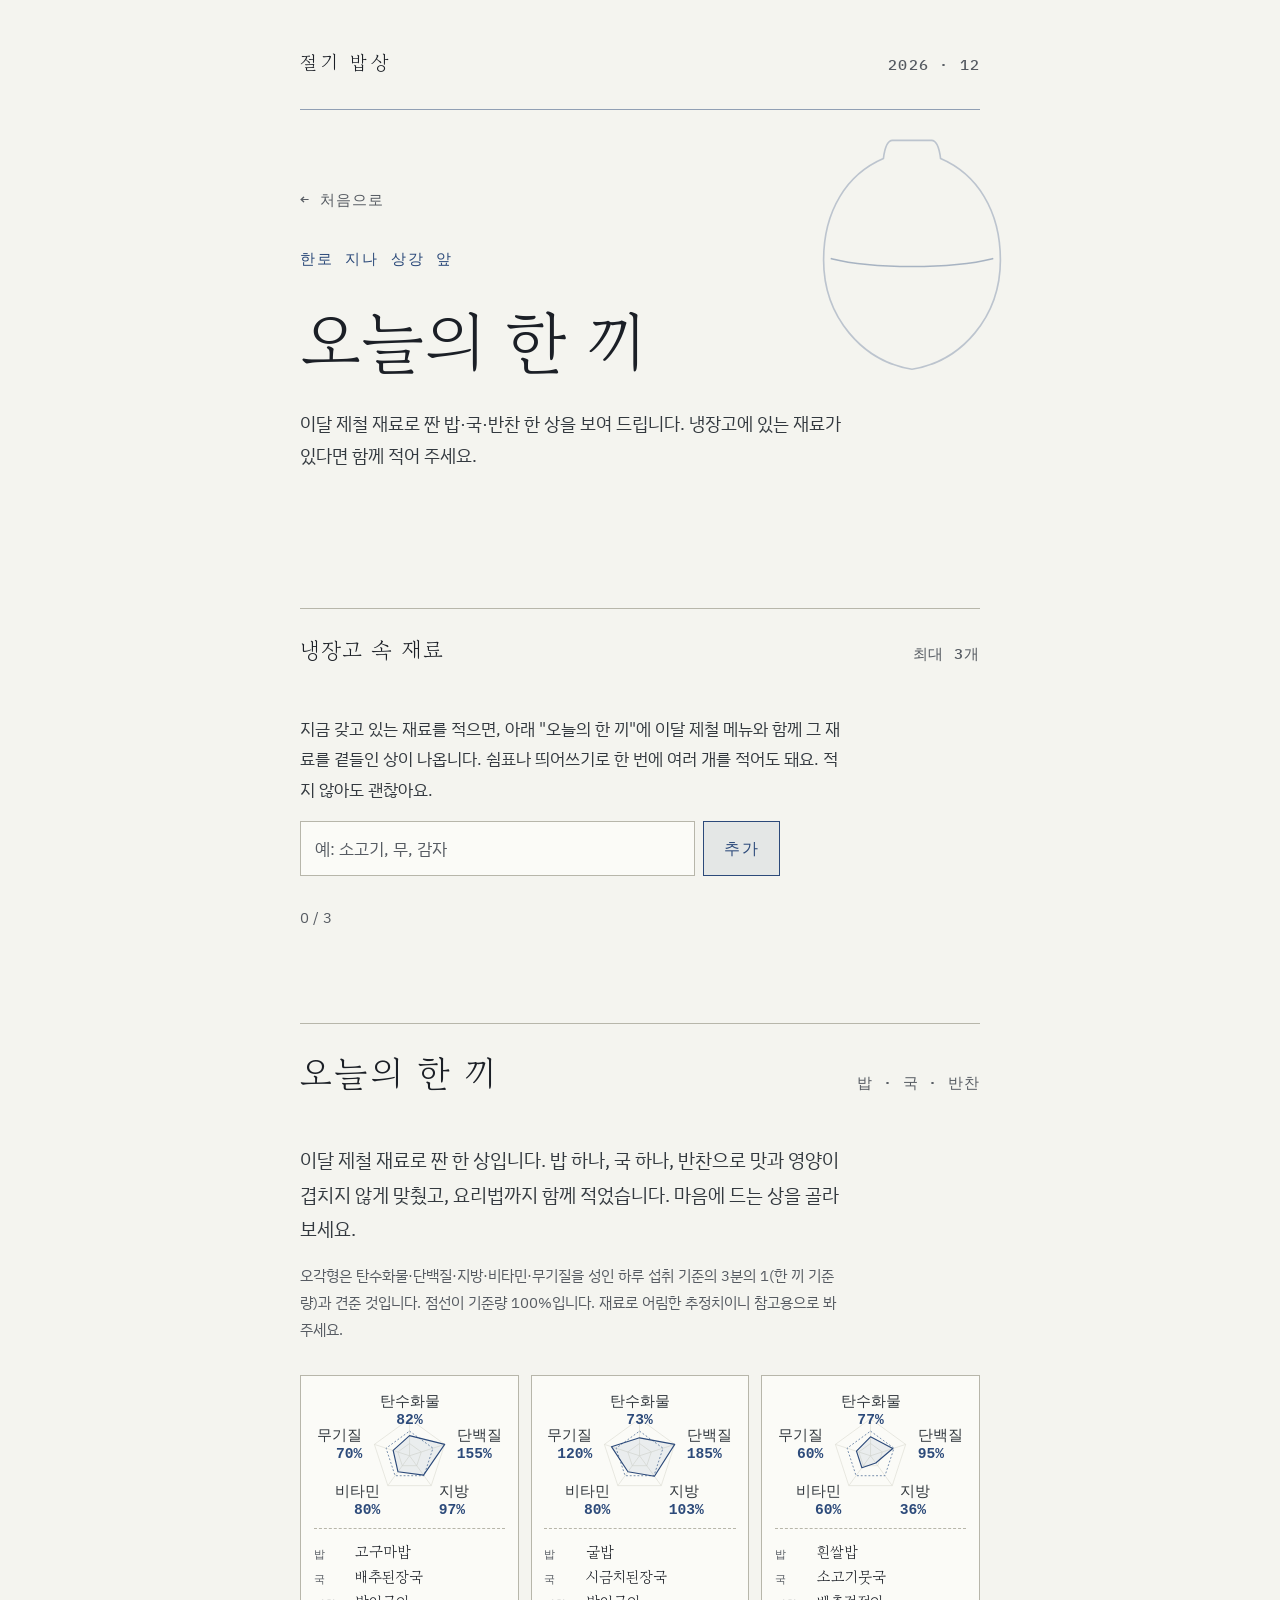
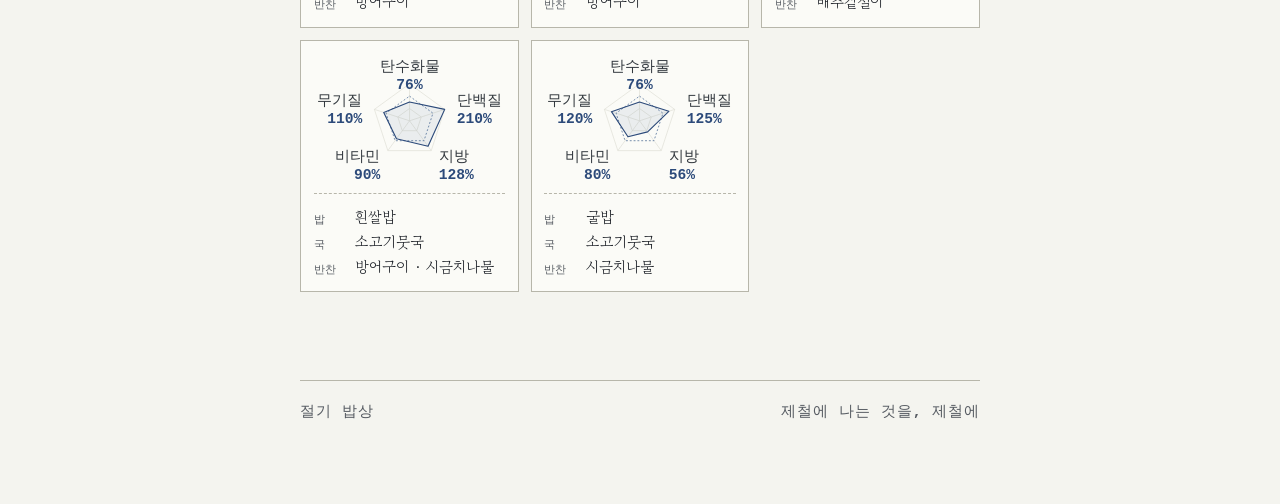
==== commit e8688caa: "Simplify page 1 and meal cards: drop section header, score and fridge tag, enlarge graph labels Co-A" ====
--- a/ingredients.html
+++ b/ingredients.html
@@ -45,6 +45,7 @@
       </form>
       <ul class="chips" id="chips"></ul>
       <p class="fridge-hint" id="fridge-hint" aria-live="polite"></p>
+      <p class="fridge-warn" id="fridge-warn" aria-live="polite"></p>
     </div>
   </section>
 
@@ -55,7 +56,7 @@
     </div>
 
     <p class="today-note">이달 제철 재료로 짠 한 상입니다. 밥 하나, 국 하나, 반찬으로 맛과 영양이 겹치지 않게 맞췄고, 요리법까지 함께 적었습니다. 마음에 드는 상을 골라 보세요.</p>
-    <p class="nutri-note">오각형은 탄수화물·단백질·지방·비타민·무기질을 성인 하루 섭취 기준의 3분의 1(한 끼 기준량)과 견준 것입니다. 점선이 기준량 100%이고, 점수는 다섯 영양소가 기준량을 얼마나 채웠는지의 평균입니다. 재료로 어림한 추정치이니 참고용으로 봐 주세요.</p>
+    <p class="nutri-note">오각형은 탄수화물·단백질·지방·비타민·무기질을 성인 하루 섭취 기준의 3분의 1(한 끼 기준량)과 견준 것입니다. 점선이 기준량 100%입니다. 재료로 어림한 추정치이니 참고용으로 봐 주세요.</p>
     <p class="fridge-result" id="fridge-result" hidden></p>
     <div class="thumbs" id="thumbs"></div>
     <div class="meal" id="meal" hidden aria-live="polite"></div>
@@ -69,6 +70,7 @@
 </div>
 
 <script src="shared.js"></script>
+<script src="dishes.js"></script>
 <script>
 (function () {
   /* ── 현재 날짜(달) 계속 확인 ────────────── */
@@ -177,7 +179,7 @@
   }
 
   function pentagon(pcts) {
-    var cx = 150, cy = 106, R = 66;
+    var cx = 150, cy = 108, R = 58;
     function pt(i, pct) {
       var a = -Math.PI / 2 + i * 2 * Math.PI / 5;
       var r = R * Math.min(pct, NUTRI_MAX * 1.5) / NUTRI_MAX;
@@ -190,14 +192,14 @@
     }
     var axes = "", labels = "";
     for (var i = 0; i < 5; i++) {
-      var e = pt(i, NUTRI_MAX), l = pt(i, NUTRI_MAX * (R + 18) / R);
+      var e = pt(i, NUTRI_MAX), l = pt(i, NUTRI_MAX * (R + 20) / R);
       axes += '<line class="pg-axis" x1="' + cx + '" y1="' + cy + '" x2="' + e[0].toFixed(1) + '" y2="' + e[1].toFixed(1) + '"/>';
       var anchor = l[0] < cx - 6 ? "end" : l[0] > cx + 6 ? "start" : "middle";
       labels += '<text class="pg-label" x="' + l[0].toFixed(1) + '" y="' + l[1].toFixed(1) + '" text-anchor="' + anchor + '">' +
         NUTRI_LABEL[i] + '<tspan class="pg-pct" x="' + l[0].toFixed(1) + '" dy="1.2em">' + pcts[i] + '%</tspan></text>';
     }
     return (
-      '<svg class="pentagon" viewBox="0 0 300 208" role="img" aria-label="오대영양소 오각형 그래프: ' +
+      '<svg class="pentagon" viewBox="0 0 300 212" role="img" aria-label="오대영양소 오각형 그래프: ' +
         NUTRI_LABEL.map(function (n, i) { return n + " " + pcts[i] + "%"; }).join(", ") + '">' +
         '<polygon class="pg-ring" points="' + poly(50) + '"/>' +
         '<polygon class="pg-ring" points="' + poly(NUTRI_MAX) + '"/>' +
@@ -269,85 +271,15 @@
   };
   /* 입력한 재료로 한 끼를 채우기 위한 추가 요리 — 요리법은 틀(템플릿)에 재료 이름을 넣어 만든다 */
   /* [요리 이름, 재료, 역할, 틀] */
-  var EXTRA_DISHES = [
-    ["감자밥", "감자", "rice", "밥"], ["감자볶음", "감자", "side", "볶음"], ["감자조림", "감자", "side", "조림"], ["감자전", "감자", "side", "전"],
-    ["고구마조림", "고구마", "side", "조림"], ["고구마전", "고구마", "side", "전"], ["군고구마", "고구마", "dessert", "굽기"],
-    ["토란밥", "토란", "rice", "밥"], ["토란조림", "토란", "side", "조림"],
-    ["밤조림", "밤", "side", "조림"], ["군밤", "밤", "dessert", "굽기"],
-    ["죽순밥", "죽순", "rice", "밥"], ["죽순볶음", "죽순", "side", "볶음"],
-    ["냉이밥", "냉이", "rice", "밥"], ["냉이무침", "냉이", "side", "무침"],
-    ["달래된장국", "달래", "soup", "된장국"], ["달래전", "달래", "side", "전"],
-    ["두릅전", "두릅", "side", "전"],
-    ["미나리된장국", "미나리", "soup", "된장국"], ["미나리전", "미나리", "side", "전"],
-    ["열무된장국", "열무", "soup", "된장국"], ["열무볶음", "열무", "side", "볶음"],
-    ["배추전", "배추", "side", "전"], ["배추볶음", "배추", "side", "볶음"],
-    ["굴국", "굴", "soup", "맑은탕"], ["굴전", "굴", "side", "전"],
-    ["주꾸미볶음", "주꾸미", "side", "볶음"],
-    ["도다리구이", "도다리", "side", "생선구이"],
-    ["방어무조림", "방어", "side", "생선조림"], ["방어매운탕", "방어", "soup", "맑은탕"],
-    ["장어탕", "장어", "soup", "맑은탕"],
-    ["전어조림", "전어", "side", "생선조림"],
-    ["대하탕", "대하", "soup", "맑은탕"],
-    ["완두콩조림", "완두콩", "side", "조림"],
-    ["옥수수전", "옥수수", "side", "전"], ["옥수수밥", "옥수수", "rice", "밥"],
-    ["무밥", "무", "rice", "밥"], ["무생채", "무", "side", "무침"],
-    ["오이무침", "오이", "side", "무침"],
-    ["소고기장조림", "소고기", "side", "조림"],
-    ["시금치전", "시금치", "side", "전"],
-    ["딸기 샐러드", "딸기", "side", "샐러드"], ["참외 샐러드", "참외", "side", "샐러드"], ["복숭아 샐러드", "복숭아", "side", "샐러드"],
-    ["감 샐러드", "감", "side", "샐러드"], ["배 샐러드", "배", "side", "샐러드"], ["귤 샐러드", "귤", "side", "샐러드"],
-    ["무화과 요거트", "무화과", "dessert", "요거트"]
-  ];
-
-  var TEMPLATES = {
-    "밥":   { n: [68, 6, 1.5, 1, 1],  d: function (n) { return n + " 향이 배어드는 밥"; },
-              i: function (n) { return ["쌀 2컵", n + " 150g", "물 2컵", "소금 한 꼬집"]; },
-              s: function (n) { return ["쌀을 씻어 30분 불린다.", "[" + n + "] 먹기 좋은 크기로 손질한다.", "밥솥에 쌀, 손질한 재료, 물, 소금을 넣고 취사한다.", "다 되면 고루 섞어 그릇에 담는다."]; } },
-    "볶음": { n: [8, 2, 6, 1.5, 1],   d: function (n) { return "기름에 가볍게 볶아 낸 " + n + " 반찬"; },
-              i: function (n) { return [n + " 200g", "식용유 1큰술", "다진 마늘 1/2작은술", "소금 약간", "통깨 약간"]; },
-              s: function (n) { return ["[" + n + "] 손질해 먹기 좋은 크기로 썬다.", "달군 팬에 기름과 다진 마늘을 넣고 향을 낸다.", "재료를 넣고 중불에서 부드러워질 때까지 볶는다. 단단한 재료는 뚜껑을 덮고 익힌다.", "소금으로 간하고 통깨를 뿌린다."]; } },
-    "조림": { n: [12, 2, 3, 1, 1],    d: function (n) { return "간장 양념에 졸인 " + n + " 반찬"; },
-              i: function (n) { return [n + " 200g", "간장 2큰술", "설탕 1큰술", "물 1컵", "참기름 1작은술", "통깨 약간"]; },
-              s: function (n) { return ["[" + n + "] 손질해 먹기 좋은 크기로 썬다.", "냄비에 간장, 설탕, 물을 넣고 끓인다.", "재료를 넣고 중약불에서 양념이 배도록 졸인다.", "국물이 자작해지면 참기름과 통깨를 넣는다."]; } },
-    "전":   { n: [18, 4, 8, 1, 1],    d: function (n) { return "노릇하게 부쳐 낸 " + n + "전"; },
-              i: function (n) { return [n + " 150g", "밀가루 3큰술", "소금 약간", "물 약간", "식용유 적당량", "초간장(곁들임)"]; },
-              s: function (n) { return ["[" + n + "] 손질해 먹기 좋게 썰거나 채 썬다.", "밀가루, 소금, 물을 섞어 묽은 반죽을 만들고 재료를 버무린다.", "달군 팬에 기름을 두르고 얇게 펴서 앞뒤로 노릇하게 부친다.", "초간장을 곁들여 낸다."]; } },
-    "된장국": { n: [6, 5, 2.5, 1.5, 1.5], d: function (n) { return "구수한 된장국에 " + n + " 향을 더한 국"; },
-              i: function (n) { return [n + " 100g", "쌀뜨물 3컵", "된장 1.5큰술", "다진 마늘 1/2작은술", "대파 약간"]; },
-              s: function (n) { return ["[" + n + "] 손질해 먹기 좋은 크기로 썬다.", "쌀뜨물에 된장을 풀어 끓인다.", "끓으면 재료를 넣고 5~7분 끓인다.", "다진 마늘과 대파를 넣고 한소끔 더 끓인다."]; } },
-    "맑은탕": { n: [6, 14, 5, 1, 1.5], d: function (n) { return n + "의 시원한 맛을 살린 맑은 국"; },
-              i: function (n) { return [n + " 150g", "무 100g", "물 4컵", "국간장 1큰술", "다진 마늘 1작은술", "대파 약간", "소금 약간"]; },
-              s: function (n) { return ["[" + n + "] 깨끗이 손질한다.", "무를 나박 썰어 물에 넣고 끓인다.", "무가 익으면 재료를 넣고 5~8분 끓이며 거품을 걷는다.", "국간장, 다진 마늘, 소금으로 간하고 대파를 넣는다."]; } },
-    "생선구이": { n: [1, 20, 8, 1, 1.5], d: function (n) { return "소금만 뿌려 구운 " + n; },
-              i: function (n) { return [n + " 1마리(또는 2토막)", "소금 약간", "식용유 약간"]; },
-              s: function (n) { return ["[" + n + "] 손질해 물기를 닦고 소금을 살짝 뿌려 10분 둔다.", "달군 팬에 기름을 얇게 두른다.", "중불에서 앞뒤로 5분씩 노릇하게 굽는다.", "접시에 담는다."]; } },
-    "생선조림": { n: [6, 20, 10, 1, 1.5], d: function (n) { return "무와 함께 매콤하게 졸인 " + n; },
-              i: function (n) { return [n + " 2토막", "무 150g", "간장 2큰술", "고춧가루 1큰술", "설탕 1작은술", "다진 마늘 1작은술", "물 1.5컵", "대파 약간"]; },
-              s: function (n) { return ["무를 도톰하게 썰어 냄비 바닥에 깐다.", "물, 간장, 고춧가루, 설탕, 다진 마늘을 섞어 붓고 끓인다.", "[" + n + "] 손질해 무 위에 얹고 중불에서 15분 졸이며 국물을 끼얹는다.", "대파를 넣고 한소끔 더 졸인다."]; } },
-    "무침": { n: [5, 2, 2.5, 1.5, 1], d: function (n) { return "새콤달콤하게 무친 " + n + " 반찬"; },
-              i: function (n) { return [n + " 200g", "소금 약간", "식초 1큰술", "설탕 1/2큰술", "고춧가루 1작은술", "다진 마늘 1/2작은술", "참기름 1작은술", "통깨 약간"]; },
-              s: function (n) { return ["[" + n + "] 손질해 먹기 좋게 채 썰거나 다듬는다. 필요하면 끓는 물에 살짝 데쳐 물기를 짠다.", "식초, 설탕, 소금, 고춧가루, 다진 마늘을 섞어 양념을 만든다.", "재료에 양념을 넣고 가볍게 무친다.", "참기름과 통깨를 넣어 마무리한다."]; } },
-    "샐러드": { n: [8, 2, 5, 1.5, 1], d: function (n) { return n + "을 잎채소와 곁들인 가벼운 샐러드"; },
-              i: function (n) { return [n + " 적당량", "잎채소 한 줌", "올리브유 1큰술", "식초 1작은술", "소금 약간"]; },
-              s: function (n) { return ["잎채소를 찬물에 담가 아삭하게 살린 뒤 물기를 털어낸다.", "[" + n + "] 씻어 먹기 좋은 크기로 썬다.", "올리브유, 식초, 소금을 섞어 드레싱을 만든다.", "접시에 잎채소와 재료를 담고 드레싱을 뿌린다."]; } },
-    "요거트": { n: [15, 4, 2, 1.5, .5], d: function (n) { return n + "을 올린 플레인 요거트"; },
-              i: function (n) { return [n + " 적당량", "플레인 요거트 1컵", "꿀 1작은술"]; },
-              s: function (n) { return ["[" + n + "] 씻어 먹기 좋은 크기로 썬다.", "그릇에 요거트를 담는다.", "재료를 올리고 꿀을 두른다."]; } },
-    "굽기": { n: [20, 2, 0.5, 1.5, 1], d: function (n) { return "통째로 구워 단맛을 끌어낸 " + n; },
-              i: function (n) { return [n + " 적당량"]; },
-              s: function (n) { return ["[" + n + "] 깨끗이 씻어 물기를 닦는다. 밤은 칼집을 낸다.", "에어프라이어 180도에서 25~40분, 오븐은 200도에서 40분 안팎 굽는다.", "젓가락이 푹 들어갈 만큼 익으면 꺼낸다.", "한김 식힌 뒤 껍질째 또는 벗겨 먹는다."]; } }
+  var ALIAS = {
+    "밥": "쌀", "쌀밥": "쌀", "흰쌀": "쌀", "백미": "쌀", "현미": "쌀",
+    "쇠고기": "소고기", "한우": "소고기",
+    "삼겹살": "돼지고기", "목살": "돼지고기", "앞다리살": "돼지고기", "돼지": "돼지고기", "돼지고기": "돼지고기",
+    "닭": "닭고기", "닭가슴살": "닭고기", "닭다리": "닭고기", "닭다리살": "닭고기",
+    "계란": "달걀", "무우": "무", "왕새우": "대하", "스피니치": "시금치", "호박": "애호박",
+    "표고": "버섯", "표고버섯": "버섯", "느타리": "버섯", "새송이": "버섯", "양송이": "버섯", "팽이": "버섯", "팽이버섯": "버섯", "느타리버섯": "버섯",
+    "오뎅": "어묵", "파": "대파", "쪽파": "대파", "방울토마토": "토마토", "토마토": "토마토", "단호박": "단호박"
   };
-
-  EXTRA_DISHES.forEach(function (row) {
-    var name = row[0], ing = row[1], role = row[2], t = TEMPLATES[row[3]];
-    if (RECIPES[name]) return;
-    RECIPES[name] = { d: t.d(ing), i: t.i(ing), s: t.s(ing) };
-    NUTRI[name] = t.n;
-    DISH_ING[name] = [ing];
-    if (ROLE_DISHES[role].indexOf(name) === -1) ROLE_DISHES[role].push(name);
-  });
-
-  var ALIAS = { "밥": "쌀", "쌀밥": "쌀", "흰쌀": "쌀", "백미": "쌀", "현미": "쌀", "쇠고기": "소고기", "한우": "소고기", "무우": "무", "왕새우": "대하", "스피니치": "시금치" };
 
   var STAPLES = ["쌀"];
   var MAX_FRIDGE = 3;
@@ -365,14 +297,51 @@
     return false;
   }
 
+  /* ── 실제로 널리 먹는 요리(dishes.js)를 불러온다 ───────────────────── */
+
+  var PROTEIN = { "전어구이": "fish", "방어구이": "fish", "장어구이": "fish", "도다리쑥국": "fish", "대하구이": "seafood", "주꾸미 데침": "seafood",
+                  "굴밥": "seafood", "소고기뭇국": "meat", "계란말이": "egg" };
+
+  REAL_DISHES.forEach(function (r) {
+    if (RECIPES[r.name]) return;
+    RECIPES[r.name] = { d: r.d, i: r.i, s: r.s };
+    NUTRI[r.name] = r.nut;
+    DISH_ING[r.name] = r.ing;
+    if (r.protein) PROTEIN[r.name] = r.protein;
+    ROLE_DISHES[r.role].push(r.name);
+  });
+
+  function proteinOf(name) { return PROTEIN[name] || ""; }
+
   function hasAnyMeal(entry) {
+    if (STAPLES.indexOf(entry) !== -1) return true;
     var found = false;
     Object.keys(ROLE_DISHES).forEach(function (role) {
       ROLE_DISHES[role].forEach(function (n) {
         if ((DISH_ING[n] || []).some(function (k) { return matchesIngredient(entry, k); })) found = true;
       });
     });
-    return found || STAPLES.indexOf(entry) !== -1;
+    return found;
+  }
+
+  /* ── 인스턴트·패스트푸드: 요리에 쓰지 않고 건강하지 않다고 알린다 ─────────────
+     식약처의 식품 분류(레토르트·냉동·통조림 식품)와 일반적인 패스트푸드 메뉴를 바탕으로 모았다 */
+  var JUNK_FOODS = [
+    /* 면·즉석 식사 */ "라면", "컵라면", "사발면", "컵누들", "짜파게티", "불닭", "너구리", "신라면", "컵밥", "즉석밥", "즉석국", "즉석카레", "즉석짜장", "즉석죽", "즉석식품", "햇반", "인스턴트", "레토르트", "간편식", "분말스프", "컵스프", "냉동식품", "냉동만두", "냉동피자", "냉동볶음밥", "냉동돈까스", "냉동돈가스", "냉동너겟", "냉동핫도그", "커피믹스", "믹스커피",
+    /* 가공육·통조림 */ "스팸", "런천미트", "통조림햄", "소시지", "소세지", "비엔나", "베이컨", "햄", "핫바", "너겟", "너깃",
+    /* 패스트푸드 */ "햄버거", "치즈버거", "빅맥", "와퍼", "치킨", "후라이드", "프라이드치킨", "양념치킨", "닭강정", "피자", "감자튀김", "프렌치프라이", "핫도그", "도넛", "도너츠"
+  ];
+  /* 짧은 이름은 정확히 같을 때만, 나머지는 포함되면 해당 */
+  var JUNK_EXACT = ["햄"];
+
+  function isJunkFood(entry) {
+    for (var i = 0; i < JUNK_FOODS.length; i++) {
+      var k = JUNK_FOODS[i];
+      if (entry === k) return true;
+      if (JUNK_EXACT.indexOf(k) !== -1) continue;
+      if (entry.indexOf(k) !== -1) return true;
+    }
+    return false;
   }
 
   function saveFridge() {
@@ -383,7 +352,7 @@
     try {
       var saved = JSON.parse(localStorage.getItem("fridge") || "[]");
       if (Object.prototype.toString.call(saved) === "[object Array]") {
-        fridge = saved.filter(function (x) { return typeof x === "string" && x; }).slice(0, MAX_FRIDGE);
+        fridge = saved.filter(function (x) { return typeof x === "string" && x && !isJunkFood(x); }).slice(0, MAX_FRIDGE);
       }
     } catch (e) {}
   }
@@ -413,16 +382,18 @@
 
   function addFridge(raw) {
     var next = fridge.slice();
-    var dropped = false;
+    var dropped = false, junk = [];
     String(raw).split(/[,，、\s]+/).forEach(function (part) {
       var t = normalizeIngredient(part);
-      if (!t || next.indexOf(t) !== -1) return;
+      if (!t) return;
+      if (isJunkFood(t)) { if (junk.indexOf(t) === -1) junk.push(t); return; }
+      if (next.indexOf(t) !== -1) return;
       if (next.length < MAX_FRIDGE) next.push(t); else dropped = true;
     });
     setFridge(next);
     if (dropped) document.getElementById("fridge-hint").textContent = "3개까지만 담았어요. 나머지는 담지 않았어요.";
-  }
-
+    document.getElementById("fridge-warn").textContent = junk.length ? junk.join(", ") + ": 패스트 푸드와 인스턴트는 건강하지 않습니다." : "";
+  }
 
   var shown = [];
 
@@ -461,15 +432,16 @@
   }
 
   var SIDE_CAP = 3;
-  var RESULT_COUNT = 5;
+  var RESULT_COUNT = 3;
 
   function seasonalCountOf(m, month) {
     return mealDishes(m).filter(function (n) { return isSeasonalDish(n, month); }).length;
   }
 
   /* 이달 제철 상에 냉장고 재료를 쓰는 요리를 더한다.
-     제철 요리가 상의 중심으로 남도록: 반찬·후식은 더하고, 밥·국은 제철이 아닌 칸만 바꾸고,
-     제철 반찬을 바꿀 때는 제철 요리가 2개 이상 남을 때만 한다. seed가 다르면 다른 요리를 고른다 */
+     제철 요리가 상의 중심으로 남도록: 반찬·후식은 더하고, 밥·국·제철 반찬을 바꿀 때는
+     제철 요리가 2개 이상 남을 때만 한다. 제철 재료가 함께 든 요리를 먼저 고르고,
+     같은 단백질(생선·고기·해산물·달걀) 요리는 한 상에 겹치지 않게 한다. seed가 다르면 다른 요리를 고른다 */
   function enhanceMeal(meal, core, seed, month, fullCore) {
     var m = { rice: meal.rice, soup: meal.soup, sides: meal.sides.slice(), dessert: meal.dessert || null, why: meal.why };
     var added = [];
@@ -479,9 +451,30 @@
       if (!uncovered.length) break;
 
       var adds = [], swaps = [];
+
+      function sameProteinAt(name, ignore) {
+        var p = proteinOf(name);
+        if (!p) return -1;
+        var dishes = mealDishes(m);
+        for (var d = 0; d < dishes.length; d++) if (dishes[d] !== ignore && proteinOf(dishes[d]) === p) return d;
+        return -1;
+      }
+
       ROLE_DISHES.side.forEach(function (name) {
         var gain = dishCovers(name, uncovered).length;
         if (!gain || m.sides.indexOf(name) !== -1) return;
+
+        /* 같은 단백질(생선·고기·해산물·달걀) 요리가 이미 있으면, 바꿔 넣을 수 있는 제철 반찬일 때만 그 자리에 넣는다 */
+        if (sameProteinAt(name) !== -1) {
+          for (var c = 0; c < m.sides.length; c++) {
+            if (proteinOf(m.sides[c]) !== proteinOf(name)) continue;
+            if (!isSeasonalDish(m.sides[c], month) || dishCovers(m.sides[c], core).length) continue;
+            var swapTest = { rice: m.rice, soup: m.soup, sides: m.sides.filter(function (_, k) { return k !== c; }), dessert: m.dessert };
+            if (seasonalCountOf(swapTest, month) >= 2) swaps.push({ name: name, role: "side", gain: gain, at: c });
+          }
+          return;
+        }
+
         if (m.sides.length < SIDE_CAP) { adds.push({ name: name, role: "side", gain: gain }); return; }
         for (var i = 0; i < m.sides.length; i++) {
           if (!isSeasonalDish(m.sides[i], month) || dishCovers(m.sides[i], core).length) continue;
@@ -495,10 +488,14 @@
       });
       ["rice", "soup"].forEach(function (role) {
         var current = role === "rice" ? m.rice : m.soup;
-        if (isSeasonalDish(current, month)) return;
+        /* 제철 밥·국은 상에 제철 요리가 2개 이상 남을 때만 바꾼다 */
+        if (isSeasonalDish(current, month)) {
+          var swapped = { rice: role === "rice" ? null : m.rice, soup: role === "soup" ? null : m.soup, sides: m.sides, dessert: m.dessert };
+          if (seasonalCountOf(swapped, month) < 2) return;
+        }
         ROLE_DISHES[role].forEach(function (name) {
           var gain = dishCovers(name, uncovered).length;
-          if (gain && name !== current) swaps.push({ name: name, role: role, gain: gain });
+          if (gain && name !== current && sameProteinAt(name, current) === -1) swaps.push({ name: name, role: role, gain: gain });
         });
       });
 
@@ -506,6 +503,8 @@
       if (!pool.length) break;
       var best = Math.max.apply(null, pool.map(function (f) { return f.gain; }));
       var top = pool.filter(function (f) { return f.gain === best; });
+      var harmonious = top.filter(function (f) { return isSeasonalDish(f.name, month); });
+      if (harmonious.length) top = harmonious;
       var pick = top[(seed + round) % top.length];
 
       if (pick.role === "side") { if (pick.at === undefined) m.sides.push(pick.name); else m.sides[pick.at] = pick.name; }
@@ -586,7 +585,10 @@
       cands.forEach(function (c, idx) {
         var score = c.matched.length * 100 - c.dishCount * 2 - (baseUse[c.base] || 0) * 15 + (c.primary ? 10 : 0);
         c.matched.forEach(function (e) { score += 20 / (1 + usage[e]); });
-        mealDishes(c.m).forEach(function (n) { if (!usedDishes[n]) score += 3; });
+        mealDishes(c.m).forEach(function (n) {
+          if (!usedDishes[n]) score += 3;
+          if (dishCovers(n, core).length && isSeasonalDish(n, month)) score += 12;
+        });
         if (score > bestScore) { bestScore = score; bestIdx = idx; }
       });
       var chosen = cands.splice(bestIdx, 1)[0];
@@ -612,8 +614,8 @@
       note.hidden = true;
     } else if (used) {
       note.innerHTML = "이달 제철 메뉴에 냉장고 속 재료(<b>" + fridge.join(", ") + "</b>)를 골고루 곁들인 한 끼 " + list.length + "가지를 추천해요.";
-      var unmatched = fridge.filter(function (x) { return !hasAnyMeal(x); });
-      if (unmatched.length) note.innerHTML += "<small>아직 맞는 요리가 없는 재료: " + unmatched.join(", ") + "</small>";
+      var noDish = fridge.filter(function (x) { return !hasAnyMeal(x); });
+      if (noDish.length) note.innerHTML += "<small>" + noDish.join(", ") + "(으)로 만드는 대표 요리는 아직 담지 못했어요.</small>";
       note.hidden = false;
     } else {
       note.innerHTML = "냉장고 속 재료(<b>" + fridge.join(", ") + "</b>)에 맞는 요리가 아직 없어서 이달 제철 메뉴만 보여 드려요.";
@@ -625,15 +627,9 @@
       var m = c.m;
       var sides = m.sides.join(" · ");
       var pcts = mealNutri(m);
-      var score = nutriScore(pcts);
-      var tag = (c.matched && c.matched.length)
-        ? '<span class="thumb-tag is-fridge">냉장고 · ' + c.matched.join(" · ") + '</span>'
-        : '<span class="thumb-tag">' + (i === pick ? "오늘의 추천" : "&nbsp;") + '</span>';
       return (
         '<button type="button" class="thumb' + (i === selected ? " is-on" : "") + '" data-i="' + i + '" aria-pressed="' + (i === selected) + '">' +
-          tag +
           pentagon(pcts) +
-          '<span class="thumb-score"><b>' + score + '</b><small>점</small><em>' + nutriVerdict(score) + '</em></span>' +
           '<span class="thumb-row"><b>밥</b>' + m.rice + '</span>' +
           (m.soup ? '<span class="thumb-row"><b>국</b>' + m.soup + '</span>' : "") +
           (m.sides.length ? '<span class="thumb-row"><b>반찬</b>' + sides + '</span>' : "") +
--- a/style.css
+++ b/style.css
@@ -510,13 +510,13 @@
   color: var(--blue);
 }
 
-.pentagon { display: block; width: 100%; height: auto; margin: 0; }
+.pentagon { display: block; width: 100%; height: auto; margin: 0 0 .6rem; padding-bottom: .4rem; border-bottom: 1px dashed var(--line-strong); }
 .pg-ring { fill: none; stroke: var(--line); stroke-width: 1; }
 .pg-axis { stroke: var(--line); stroke-width: 1; }
 .pg-ref  { fill: none; stroke: var(--blue-soft); stroke-width: 1.2; stroke-dasharray: 3 3; }
 .pg-fill { fill: var(--blue-wash); stroke: var(--blue); stroke-width: 1.8; stroke-linejoin: round; }
-.pg-label { font-family: var(--sans); font-size: 19px; font-weight: 500; fill: var(--ink-soft); }
-.pg-pct   { font-family: var(--mono); font-size: 19px; font-weight: 600; fill: var(--blue); }
+.pg-label { font-family: var(--sans); font-size: 24px; font-weight: 500; fill: var(--ink-soft); }
+.pg-pct   { font-family: var(--mono); font-size: 23px; font-weight: 600; fill: var(--blue); }
 
 .thumb-score {
   display: flex;
@@ -740,6 +740,16 @@
   color: var(--muted);
   font-size: .9375rem;
 }
+
+.fridge-warn {
+  margin: .5rem 0 0;
+  padding-left: .75rem;
+  border-left: 3px solid var(--ink);
+  color: var(--ink);
+  font-size: 1rem;
+  font-weight: 500;
+}
+.fridge-warn:empty { display: none; }
 
 .fridge-form input:disabled,
 .fridge-form button:disabled { opacity: .55; cursor: not-allowed; }
